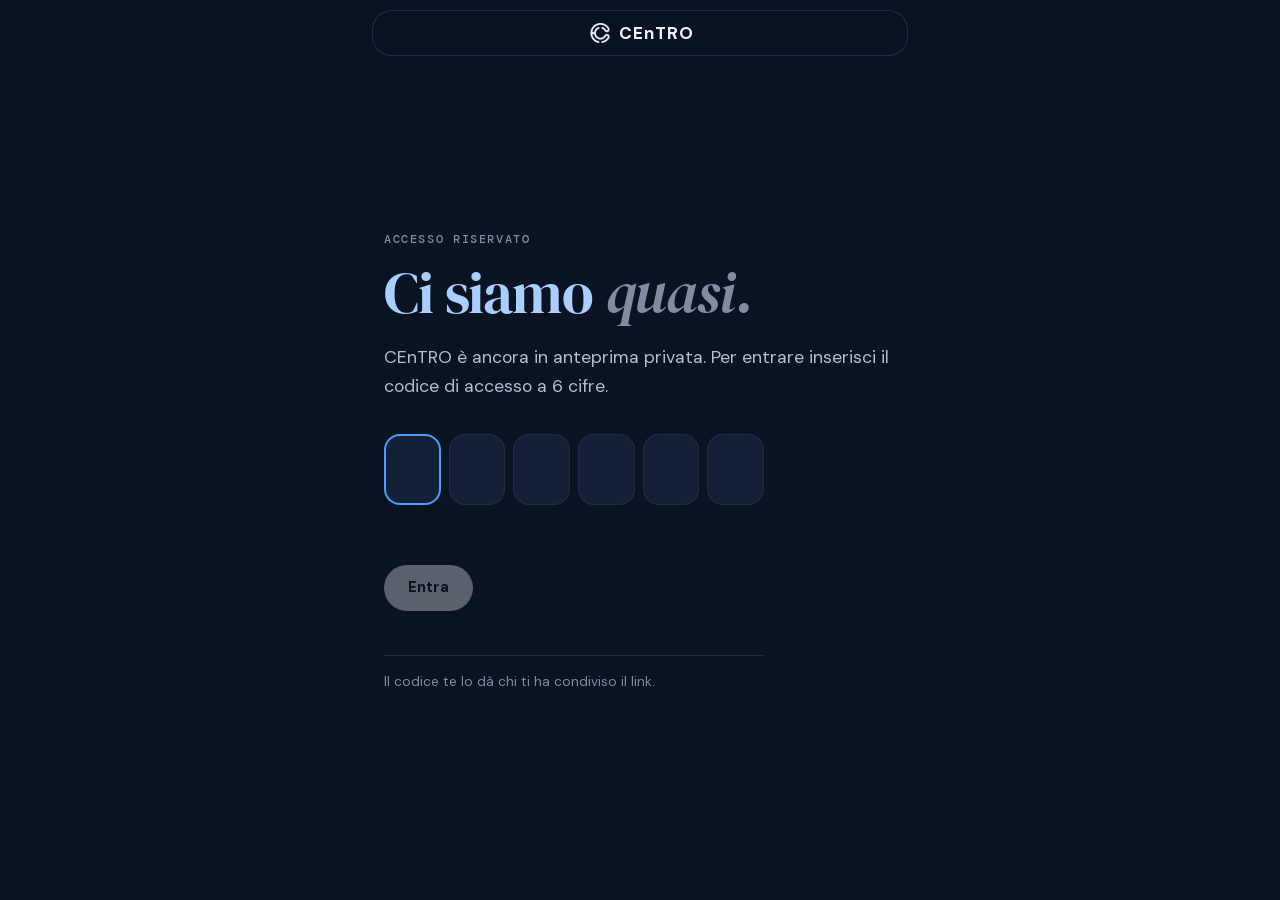
==== accesso.html @ f53b412a "Accesso con codice a 6 cifre (solo hash SHA-256) Co-Authored-By: Claude Opus 5.5 <noreply@anthropic." ====
<!doctype html>
<html lang="it">
<head>
<meta charset="utf-8">
<script src="js/gate.js?v=2"></script>
<meta name="viewport" content="width=device-width, initial-scale=1, viewport-fit=cover">
<title>Accesso · CEnTRO</title>
<meta name="robots" content="noindex">
<meta name="description" content="CEnTRO trasforma la conoscenza di sé in esperienze, persone e opportunità nella propria città.">
<meta name="theme-color" content="#F3F5F9">
<script src="js/theme.js?v=32"></script>
<link rel="icon" href="img/logo.png">
<link rel="apple-touch-icon" href="img/logo.png">
<link rel="stylesheet" href="css/fonts.css?v=29">
<link rel="stylesheet" href="css/style.css?v=41">
<link rel="preconnect" href="https://fonts.googleapis.com">
<link rel="preconnect" href="https://fonts.gstatic.com" crossorigin>
<link rel="stylesheet" href="https://fonts.googleapis.com/css2?family=DM+Mono:wght@400;500&family=DM+Serif+Display:ital@0;1&display=swap">
<link rel="stylesheet" href="css/prova.css?v=6">
<link rel="stylesheet" href="css/reel.css?v=123">
<link rel="stylesheet" href="css/page.css?v=20">
<style>
  html, body { height: 100%; }
  .gt { min-height: 100svh; display: flex; flex-direction: column; }
  .gt .pg-box { justify-content: center; }
  .gt-main { flex: 1; display: flex; align-items: center; }
  .gt-in { width: 100%; padding-block: 24px 64px; }
  .gt-in .pg-h1 { margin-top: 18px; }
  .gt-code { display: grid; grid-template-columns: repeat(6, 1fr); gap: 8px; margin-top: 34px; max-width: 380px; }
  .gt-code input { width: 100%; aspect-ratio: 4 / 5; min-width: 0; padding: 0; border: 0; border-radius: 16px; text-align: center;
    font: 400 clamp(1.7rem, 8vw, 2.1rem)/1 var(--nd-display); color: var(--nd-ink); caret-color: var(--app-blue);
    background: var(--surface); box-shadow: inset 0 0 0 1px var(--nd-line); transition: box-shadow .2s, transform .2s, background .3s; }
  .gt-code input:focus { outline: none; box-shadow: inset 0 0 0 2px var(--app-blue); }
  .gt-code.err input { box-shadow: inset 0 0 0 2px #E5484D; }
  .gt-code.err { animation: gt-shake .42s; }
  .gt-code.ok input { background: var(--app-blue); color: #fff; box-shadow: none; }
  .gt-code.ok input:nth-child(n) { transition-delay: calc(var(--i) * 45ms); }
  @keyframes gt-shake { 20% { transform: translateX(-8px); } 40% { transform: translateX(7px); } 60% { transform: translateX(-5px); } 80% { transform: translateX(3px); } }
  .gt-msg { min-height: 1.5em; margin: 16px 0 0; font-size: .92rem; color: var(--nd-muted); }
  .gt-msg.err { color: #E5484D; }
  .gt-go { margin-top: 22px; height: 46px; padding: 0 24px; border: 0; border-radius: 99px; cursor: pointer;
    background: var(--nd-ink); color: var(--nd-bg); font: 600 .95rem/1 var(--f-body); transition: opacity .2s; }
  .gt-go:disabled { opacity: .35; cursor: default; }
  .gt-note { margin-top: 44px; padding-top: 16px; border-top: 1px solid var(--nd-line); font-size: .85rem; line-height: 1.5; color: var(--nd-muted); max-width: 380px; }
  @media (prefers-reduced-motion: reduce) { .gt-code.err { animation: none; } }
</style>
</head>
<body class="pg gt">
<header class="pg-bar">
  <div class="pg-box">
    <span class="pg-logo"><span class="brand-mark" aria-hidden="true"></span>CEnTRO</span>
  </div>
</header>
<main class="pg-wrap gt-main">
  <form class="gt-in" id="gtForm" novalidate>
    <p class="nd-label">Accesso riservato</p>
    <h1 class="pg-h1">Ci siamo <em>quasi.</em></h1>
    <p class="pg-lead">CEnTRO è ancora in anteprima privata. Per entrare inserisci il codice di accesso a 6 cifre.</p>
    <div class="gt-code" id="gtCode" role="group" aria-label="Codice di accesso a 6 cifre">
      <input style="--i:0" inputmode="numeric" pattern="[0-9]*" autocomplete="one-time-code" aria-label="Cifra 1" autofocus>
      <input style="--i:1" inputmode="numeric" pattern="[0-9]*" aria-label="Cifra 2">
      <input style="--i:2" inputmode="numeric" pattern="[0-9]*" aria-label="Cifra 3">
      <input style="--i:3" inputmode="numeric" pattern="[0-9]*" aria-label="Cifra 4">
      <input style="--i:4" inputmode="numeric" pattern="[0-9]*" aria-label="Cifra 5">
      <input style="--i:5" inputmode="numeric" pattern="[0-9]*" aria-label="Cifra 6">
    </div>
    <p class="gt-msg" id="gtMsg" aria-live="polite"></p>
    <button class="gt-go" id="gtGo" type="submit" disabled>Entra</button>
    <p class="gt-note">Il codice te lo dà chi ti ha condiviso il link.</p>
  </form>
</main>
<script>
(function () {
  var G = window.CENTRO_GATE, form = document.getElementById('gtForm'), box = document.getElementById('gtCode');
  var cells = Array.prototype.slice.call(box.querySelectorAll('input')), msg = document.getElementById('gtMsg'), go = document.getElementById('gtGo');
  var next = new URLSearchParams(location.search).get('next') || '';
  // si torna solo a una pagina di questo sito
  if (!/^[a-z0-9-]+\.html(#[\w-]*)?$/i.test(next)) next = "prova-reel.html";
  var busy = false;

  function code() { return cells.map(function (c) { return c.value; }).join(''); }
  function refresh() { go.disabled = code().length < 6; box.classList.remove('err'); msg.className = 'gt-msg'; msg.textContent = ''; }
  function fill(from, digits) {
    for (var k = 0; k < digits.length && from + k < cells.length; k++) cells[from + k].value = digits[k];
    cells[Math.min(from + digits.length, cells.length - 1)].focus();
    refresh();
    if (code().length === 6) check();
  }
  function hash(s) {
    return crypto.subtle.digest('SHA-256', new TextEncoder().encode(s)).then(function (b) {
      return Array.prototype.map.call(new Uint8Array(b), function (x) { return ('0' + x.toString(16)).slice(-2); }).join('');
    });
  }
  function check() {
    if (busy || code().length < 6) return;
    busy = true;
    hash('centro:' + code()).then(function (h) {
      if (h === G.hash) {
        try { localStorage.setItem(G.key, h); } catch (e) { /* senza memoria si entra lo stesso, per questa visita */ }
        box.classList.remove('err'); box.classList.add('ok'); document.activeElement.blur();
        msg.textContent = 'Benvenuto.';
        setTimeout(function () { location.replace(next); }, 650);
        return;
      }
      busy = false;
      box.classList.remove('err'); void box.offsetWidth; box.classList.add('err');
      msg.className = 'gt-msg err';
      msg.textContent = 'Codice non corretto. Riprova.';
      cells.forEach(function (c) { c.value = ''; });
      cells[0].focus();
      go.disabled = true;
    });
  }

  // già dentro (o accesso spento): niente codice
  try { if (!G.on || localStorage.getItem(G.key) === G.hash) { location.replace(next); return; } } catch (e) { /* si chiede il codice */ }

  cells.forEach(function (c, i) {
    c.addEventListener('input', function () {
      var d = c.value.replace(/\D/g, '');
      if (d.length > 1) { c.value = ''; fill(i, d); return; }
      c.value = d;
      refresh();
      if (d && i < cells.length - 1) cells[i + 1].focus();
      if (code().length === 6) check();
    });
    c.addEventListener('keydown', function (e) {
      if (e.key === 'Backspace' && !c.value && i > 0) { cells[i - 1].value = ''; cells[i - 1].focus(); refresh(); e.preventDefault(); }
      else if (e.key === 'ArrowLeft' && i > 0) cells[i - 1].focus();
      else if (e.key === 'ArrowRight' && i < cells.length - 1) cells[i + 1].focus();
    });
    c.addEventListener('focus', function () { c.select(); });
    c.addEventListener('paste', function (e) {
      var d = ((e.clipboardData || window.clipboardData).getData('text') || '').replace(/\D/g, '');
      if (!d) return;
      e.preventDefault();
      fill(i, d);
    });
  });
  form.addEventListener('submit', function (e) { e.preventDefault(); check(); });
})();
</script>
</body>
</html>
---- css/fonts.css ----
/* latin-ext */
@font-face {
  font-family: 'DM Sans';
  font-style: normal;
  font-weight: 400;
  font-display: swap;
  src: url("../fonts/DMSans-normal-ext.woff2") format('woff2');
  unicode-range: U+0100-02BA, U+02BD-02C5, U+02C7-02CC, U+02CE-02D7, U+02DD-02FF, U+0304, U+0308, U+0329, U+1D00-1DBF, U+1E00-1E9F, U+1EF2-1EFF, U+2020, U+20A0-20AB, U+20AD-20C4, U+2113, U+2C60-2C7F, U+A720-A7FF;
}
/* latin */
@font-face {
  font-family: 'DM Sans';
  font-style: normal;
  font-weight: 400;
  font-display: swap;
  src: url("../fonts/DMSans-normal-latin.woff2") format('woff2');
  unicode-range: U+0000-00FF, U+0131, U+0152-0153, U+02BB-02BC, U+02C6, U+02DA, U+02DC, U+0304, U+0308, U+0329, U+2000-206F, U+20AC, U+2122, U+2191, U+2193, U+2212, U+2215, U+FEFF, U+FFFD;
}
/* latin-ext */
@font-face {
  font-family: 'DM Sans';
  font-style: normal;
  font-weight: 500;
  font-display: swap;
  src: url("../fonts/DMSans-normal-ext.woff2") format('woff2');
  unicode-range: U+0100-02BA, U+02BD-02C5, U+02C7-02CC, U+02CE-02D7, U+02DD-02FF, U+0304, U+0308, U+0329, U+1D00-1DBF, U+1E00-1E9F, U+1EF2-1EFF, U+2020, U+20A0-20AB, U+20AD-20C4, U+2113, U+2C60-2C7F, U+A720-A7FF;
}
/* latin */
@font-face {
  font-family: 'DM Sans';
  font-style: normal;
  font-weight: 500;
  font-display: swap;
  src: url("../fonts/DMSans-normal-latin.woff2") format('woff2');
  unicode-range: U+0000-00FF, U+0131, U+0152-0153, U+02BB-02BC, U+02C6, U+02DA, U+02DC, U+0304, U+0308, U+0329, U+2000-206F, U+20AC, U+2122, U+2191, U+2193, U+2212, U+2215, U+FEFF, U+FFFD;
}
/* latin-ext */
@font-face {
  font-family: 'DM Sans';
  font-style: normal;
  font-weight: 700;
  font-display: swap;
  src: url("../fonts/DMSans-normal-ext.woff2") format('woff2');
  unicode-range: U+0100-02BA, U+02BD-02C5, U+02C7-02CC, U+02CE-02D7, U+02DD-02FF, U+0304, U+0308, U+0329, U+1D00-1DBF, U+1E00-1E9F, U+1EF2-1EFF, U+2020, U+20A0-20AB, U+20AD-20C4, U+2113, U+2C60-2C7F, U+A720-A7FF;
}
/* latin */
@font-face {
  font-family: 'DM Sans';
  font-style: normal;
  font-weight: 700;
  font-display: swap;
  src: url("../fonts/DMSans-normal-latin.woff2") format('woff2');
  unicode-range: U+0000-00FF, U+0131, U+0152-0153, U+02BB-02BC, U+02C6, U+02DA, U+02DC, U+0304, U+0308, U+0329, U+2000-206F, U+20AC, U+2122, U+2191, U+2193, U+2212, U+2215, U+FEFF, U+FFFD;
}
/* latin-ext */
@font-face {
  font-family: 'DM Serif Text';
  font-style: italic;
  font-weight: 400;
  font-display: swap;
  src: url("../fonts/DMSerifText-italic-ext.woff2") format('woff2');
  unicode-range: U+0100-02BA, U+02BD-02C5, U+02C7-02CC, U+02CE-02D7, U+02DD-02FF, U+0304, U+0308, U+0329, U+1D00-1DBF, U+1E00-1E9F, U+1EF2-1EFF, U+2020, U+20A0-20AB, U+20AD-20C4, U+2113, U+2C60-2C7F, U+A720-A7FF;
}
/* latin */
@font-face {
  font-family: 'DM Serif Text';
  font-style: italic;
  font-weight: 400;
  font-display: swap;
  src: url("../fonts/DMSerifText-italic-latin.woff2") format('woff2');
  unicode-range: U+0000-00FF, U+0131, U+0152-0153, U+02BB-02BC, U+02C6, U+02DA, U+02DC, U+0304, U+0308, U+0329, U+2000-206F, U+20AC, U+2122, U+2191, U+2193, U+2212, U+2215, U+FEFF, U+FFFD;
}
/* latin-ext */
@font-face {
  font-family: 'DM Serif Text';
  font-style: normal;
  font-weight: 400;
  font-display: swap;
  src: url("../fonts/DMSerifText-normal-ext.woff2") format('woff2');
  unicode-range: U+0100-02BA, U+02BD-02C5, U+02C7-02CC, U+02CE-02D7, U+02DD-02FF, U+0304, U+0308, U+0329, U+1D00-1DBF, U+1E00-1E9F, U+1EF2-1EFF, U+2020, U+20A0-20AB, U+20AD-20C4, U+2113, U+2C60-2C7F, U+A720-A7FF;
}
/* latin */
@font-face {
  font-family: 'DM Serif Text';
  font-style: normal;
  font-weight: 400;
  font-display: swap;
  src: url("../fonts/DMSerifText-normal-latin.woff2") format('woff2');
  unicode-range: U+0000-00FF, U+0131, U+0152-0153, U+02BB-02BC, U+02C6, U+02DA, U+02DC, U+0304, U+0308, U+0329, U+2000-206F, U+20AC, U+2122, U+2191, U+2193, U+2212, U+2215, U+FEFF, U+FFFD;
}
---- css/style.css ----
/* Layout: una colonna pensata per lo smartphone (max 560px). Apertura a tutto schermo con foto,
   poi sezioni "agganciate" (sticky) che si animano con lo scorrimento. Colori e caratteri dal prototipo. */
:root {
  --bg: #F3F5F9;
  --surface: #FFFFFF;
  --ink: #0E2440;
  --ink-2: #48566B;
  --muted: #7A8597;
  --navy: #123F73;
  --blue: #2F86EE;
  --blue-soft: #E4F1FF;
  --line: #DFE5EE;
  --on-blue: #FFFFFF;
  --on-photo: #FFFFFF;
  --shadow: 0 10px 30px rgba(18, 63, 115, .14);
  --nia: linear-gradient(120deg, #F06139, #D43998 30%, #8B1EBA 62%, #1E42BA);

  --f-display: 'DM Serif Text', Georgia, 'Times New Roman', serif;
  --f-body: 'DM Sans', system-ui, -apple-system, 'Segoe UI', sans-serif;

  --r-card: 32px;
  --r-pill: 100px;
  --col: 560px;
  --bar: 60px;
}
@media (prefers-color-scheme: dark) {
  :root:not([data-theme="light"]) {
    --bg: #0B1424; --surface: #132038; --ink: #EEF3FA; --ink-2: #B5C1D3; --muted: #8391A6;
    --navy: #A9CEFF; --blue: #5FA8FF; --blue-soft: #16304F; --line: #22324D; --on-blue: #06162B;
    --shadow: 0 10px 30px rgba(0, 0, 0, .45);
    color-scheme: dark;
  }
}
:root[data-theme="dark"] {
  --bg: #0B1424; --surface: #132038; --ink: #EEF3FA; --ink-2: #B5C1D3; --muted: #8391A6;
  --navy: #A9CEFF; --blue: #5FA8FF; --blue-soft: #16304F; --line: #22324D; --on-blue: #06162B;
  --shadow: 0 10px 30px rgba(0, 0, 0, .45);
  color-scheme: dark;
}

*, *::before, *::after { box-sizing: border-box; }
html { scroll-behavior: smooth; -webkit-text-size-adjust: 100%; overflow-x: clip; }

@media (prefers-reduced-motion: reduce) { html { scroll-behavior: auto; } }
body {
  margin: 0;
  background: var(--bg);
  color: var(--ink);
  font-family: var(--f-body);
  font-size: 17px;
  line-height: 1.55;
  -webkit-font-smoothing: antialiased;
  overflow-x: clip;
}
[hidden] { display: none !important; }
img { display: block; max-width: 100%; height: auto; }
a { color: inherit; }
:focus-visible { outline: 2px solid var(--blue); outline-offset: 3px; border-radius: 6px; }

/* ---------- Tipografia ---------- */
h1, h2, h3 { font-family: var(--f-display); font-weight: 400; color: var(--navy); margin: 0; text-wrap: balance; }
h1 { font-size: clamp(2.4rem, 11vw, 3.2rem); line-height: 1.02; letter-spacing: -0.01em; }
h2 { font-size: clamp(1.9rem, 8.4vw, 2.5rem); line-height: 1.08; }
h3 { font-size: 1.55rem; line-height: 1.12; }
h1 em, h2 em, h3 em { font-style: italic; }
p { margin: 0; text-wrap: pretty; }

/* ---------- Barra in alto ---------- */

.brand-mark {
  width: 30px; height: 30px; background: var(--navy);
  -webkit-mask: url(../img/logo.png) center / contain no-repeat; mask: url(../img/logo.png) center / contain no-repeat;
}

/* ---------- Pulsanti ---------- */

/* ---------- Apertura: foto a tutto schermo, solo il titolo ---------- */

@keyframes settle { from { transform: scale(1.08); } }

/* Barra in alto trasparente sopra la foto */

/* ---------- Dock in basso: tre voci allo stesso livello ---------- */

/* ---------- Sezioni ---------- */
.section { padding-block: 64px 8px; }

/* ---------- L'idea: card impilate che si scartano scorrendo ---------- */

/* ---------- Il percorso: tappe che si completano scorrendo ---------- */

/* ---------- Introduzione: schermata di app che si uniscono ---------- */

@keyframes float { 50% { transform: translateY(-6px) rotate(var(--r)); } }

@keyframes nudge { 50% { transform: translateY(4px); } }

/* ---------- Nia: la mappa per scoprire ---------- */
.nia { position: fixed; inset: 0; z-index: 50; background: var(--bg); animation: rise .35s cubic-bezier(.2,.9,.3,1); }
@keyframes rise { from { transform: translateY(30px); opacity: 0; } }

.map { position: relative; flex: none; width: 100%; aspect-ratio: 1; max-width: 100%; border-radius: 28px; overflow: hidden;
  background: radial-gradient(circle at 50% 50%, var(--blue-soft) 0%, var(--surface) 70%); box-shadow: inset 0 0 0 1px var(--line); }
.map-bg { position: absolute; inset: 0; width: 100%; height: 100%; }

.me { position: absolute; left: 50%; top: 50%; transform: translate(-50%, -50%); width: 46px; height: 46px; border-radius: 50%;
  display: grid; place-items: center; background: var(--nia); color: #fff; font-weight: 700; font-size: .8rem;
  box-shadow: 0 0 0 6px color-mix(in srgb, #BB2DCE 18%, transparent), 0 6px 18px rgba(139,30,186,.35); }
.me::after { content: ""; position: absolute; inset: -6px; border-radius: 50%; border: 2px solid rgba(187,45,206,.5); animation: pulse 2.2s ease-out infinite; }
@keyframes pulse { to { transform: scale(2.2); opacity: 0; } }
.nodes { position: absolute; inset: 0; }
.node { position: absolute; left: 50%; top: 50%; width: var(--z, 44px); height: var(--z, 44px); margin: calc(var(--z, 44px) / -2) 0 0 calc(var(--z, 44px) / -2);
  padding: 0; border: 3px solid var(--surface); border-radius: 50%; overflow: hidden; cursor: pointer;
  background: var(--nia); box-shadow: 0 4px 14px rgba(18,63,115,.22);
  transition: left .8s cubic-bezier(.2,.8,.2,1), top .8s cubic-bezier(.2,.8,.2,1), width .4s, height .4s, margin .4s, opacity .5s, border-color .3s; }
.node img { width: 100%; height: 100%; object-fit: cover; }
.node b { display: grid; place-items: center; height: 100%; color: #fff; font-size: .9rem; }
.node:not(.lit) { border-width: 0; background: color-mix(in srgb, var(--muted) 55%, transparent); box-shadow: none; pointer-events: none; }
.node img, .node b { opacity: 0; transition: opacity .4s ease .25s; }
.node.lit img, .node.lit b { opacity: 1; }

.node.sel { border-color: var(--blue); box-shadow: 0 0 0 4px color-mix(in srgb, var(--blue) 30%, transparent), 0 6px 18px rgba(18,63,115,.3); z-index: 2; }

.pick { display: grid; grid-template-columns: 72px minmax(0, 1fr); gap: 12px 14px; padding: 14px; border-radius: 24px; background: var(--surface); box-shadow: var(--shadow); animation: rise .35s ease; }
.pick-img { width: 72px; height: 72px; border-radius: 18px; object-fit: cover; background: var(--nia); }
.pick-main { display: grid; gap: 3px; align-content: start; }
.pick-title { font-weight: 700; font-size: 1rem; line-height: 1.25; color: var(--ink); }
.pick-meta { font-size: .84rem; color: var(--muted); }
.aff { display: flex; align-items: center; gap: 8px; margin-top: 4px; font-size: .8rem; font-weight: 700; color: var(--navy); font-variant-numeric: tabular-nums; }
.aff i { flex: 1; height: 6px; border-radius: 99px; background: var(--line); overflow: hidden; }
.aff i::before { content: ""; display: block; height: 100%; width: var(--a); background: var(--nia); border-radius: 99px; transition: width .6s; }
.why { grid-column: 1 / -1; display: grid; gap: 8px; }
.why p { font-size: .76rem; font-weight: 700; letter-spacing: .1em; text-transform: uppercase; color: var(--muted); }
.why ul { list-style: none; margin: 0; padding: 0; display: flex; flex-wrap: wrap; gap: 6px; }
.why li { padding: 6px 11px; border-radius: 99px; background: var(--blue-soft); color: var(--navy); font-size: .84rem; }

@media (prefers-reduced-motion: reduce) {
   .nia, .pick, .node { transition: none; animation: none; }
   .me::after{ animation: none; }
}

/* ---------- Schede (tab) condivise ---------- */

.seg { display: grid; grid-template-columns: repeat(3, 1fr); padding: 4px; border-radius: 99px; background: var(--surface); box-shadow: inset 0 0 0 1px var(--line); }

/* ---------- Aziende ---------- */

/* Ciclo in 5 tappe */

/* ---------- Investitori: fascia scura ---------- */

.prove { margin-top: 10px; padding: 22px; border-radius: 28px; background: linear-gradient(150deg, rgba(240,97,57,.18), rgba(139,30,186,.2) 55%, rgba(30,66,186,.25)); box-shadow: inset 0 0 0 1px var(--band-line); display: grid; gap: 12px; }

/* ---------- Chi sono e contatti ---------- */
.contact { margin-top: 26px; padding: 26px 22px; border-radius: 30px; display: grid; gap: 10px; color: #fff;
  background: linear-gradient(140deg, #123F73, #1E42BA 55%, #8B1EBA); box-shadow: 0 18px 40px rgba(18,63,115,.3); }

/* ---------- Comparsa allo scorrimento (solo con JS attivo) ---------- */
html.js [data-reveal] { opacity: 0; transform: translateY(18px); transition: opacity .6s ease, transform .6s cubic-bezier(.2,.8,.2,1); transition-delay: var(--dl, 0s); }
html.js [data-reveal].in { opacity: 1; transform: none; }

/* ---------- Menu nella barra in alto ---------- */

.menu { position: fixed; inset: 0; z-index: 60; background: var(--bg); overflow-y: auto; animation: fade .3s ease;
  padding-top: env(safe-area-inset-top, 0px); padding-bottom: env(safe-area-inset-bottom, 0px); }
@keyframes fade { from { opacity: 0; } }

/* ---------- Indice dopo il titolo ---------- */

/* ---------- Dentro l'app: grafiche delle funzioni ---------- */

.feat { display: grid; gap: 12px; }
.feat h3 { font-size: 1.85rem; }
.feat > p { color: var(--ink-2); }
.viz { position: relative; padding: 18px; border-radius: 28px; background: var(--surface); box-shadow: var(--shadow); overflow: hidden; display: grid; gap: 10px; margin-top: 6px; }
.vf-cap { font-size: .78rem; color: var(--muted); }
.gain { display: grid; grid-template-columns: 1fr 1fr; gap: 8px; margin: 4px 0 0; }
.gain div { padding: 12px 14px; border-radius: 18px; background: var(--blue-soft); }
.gain dt { font-size: .7rem; font-weight: 700; letter-spacing: .1em; text-transform: uppercase; color: var(--blue); }
.gain dd { margin: 2px 0 0; font-size: .9rem; line-height: 1.35; color: var(--navy); }

.vf-row { display: grid; grid-template-columns: 40px minmax(0, 1fr); grid-template-rows: auto 6px; column-gap: 12px; row-gap: 6px; align-items: center; }
.vf-row img { grid-row: 1 / 3; width: 40px; height: 40px; border-radius: 12px; object-fit: cover; }
.vf-row span { font-weight: 700; font-size: .9rem; color: var(--ink); }
.vf-row i { display: block; height: 6px; border-radius: 99px; background: var(--line); overflow: hidden; position: relative; }
.vf-row i::before { content: ""; position: absolute; inset: 0; width: var(--w); border-radius: 99px; background: var(--nia); transform-origin: left; transform: scaleX(0); transition: transform 1s cubic-bezier(.2,.8,.2,1) .2s; }
.feat.in .vf-row i::before, html:not(.js) .vf-row i::before { transform: none; }

.viz-group { height: 220px; }
.viz-group svg { position: absolute; inset: 0; width: 100%; height: 100%; }
.viz-group path { fill: none; stroke: color-mix(in srgb, var(--blue) 45%, transparent); stroke-width: 1.5; vector-effect: non-scaling-stroke; stroke-dasharray: 1; stroke-dashoffset: 1; transition: stroke-dashoffset 1s ease .5s; }
.feat.in .viz-group path, html:not(.js) .viz-group path { stroke-dashoffset: 0; }
.vg-core { position: absolute; left: 50%; top: 46%; transform: translate(-50%, -50%); z-index: 1; padding: 10px 16px; border-radius: 99px; background: var(--navy); color: var(--bg); font-weight: 700; font-size: .88rem; white-space: nowrap; }
.vg-p { position: absolute; z-index: 1; width: 34px; height: 34px; border-radius: 50%; border: 3px solid var(--surface); background: var(--c); box-shadow: 0 3px 10px rgba(0,0,0,.15);
  left: var(--x); top: var(--y); transform: translate(-50%, -50%) scale(0); transition: transform .5s cubic-bezier(.3,1.5,.5,1) var(--d); }
.feat.in .vg-p, html:not(.js) .vg-p { transform: translate(-50%, -50%) scale(1); }
.vg-p.p1 { --x: 20%; --y: 26%; --c: linear-gradient(135deg,#F06139,#F59A5B); --d: .1s; }
.vg-p.p2 { --x: 80%; --y: 24%; --c: linear-gradient(135deg,#2FB37A,#7AD9A8); --d: .25s; }
.vg-p.p3 { --x: 16%; --y: 66%; --c: linear-gradient(135deg,#6A3FD1,#A98CF2); --d: .4s; }
.vg-p.p4 { --x: 84%; --y: 68%; --c: linear-gradient(135deg,#2E9BD6,#86CDF2); --d: .55s; }
.vg-p.p5 { --x: 50%; --y: 70%; --c: linear-gradient(135deg,#D43998,#F27BC0); --d: .7s; }
.viz-group .vf-cap { position: absolute; left: 18px; right: 18px; bottom: 12px; text-align: center; }

.viz-spot { gap: 8px; }
.vs-q, .vs-a { max-width: 82%; padding: 10px 14px; border-radius: 18px; font-size: .9rem; line-height: 1.35; }
.vs-q { justify-self: start; background: var(--bg); color: var(--ink); border-bottom-left-radius: 6px; }
.vs-a { justify-self: end; background: var(--blue); color: var(--on-blue); border-bottom-right-radius: 6px; }
.vs-q.small { font-size: .85rem; }
html.js .viz-spot > p:not(.vf-cap) { opacity: 0; transform: translateY(8px); transition: opacity .4s ease, transform .4s ease; }
html.js .viz-spot > p:nth-child(2) { transition-delay: .5s; }
html.js .viz-spot > p:nth-child(3) { transition-delay: 1s; }
html.js .feat.in .viz-spot > p { opacity: 1; transform: none; }

.ve-k { font-size: .7rem; font-weight: 700; letter-spacing: .12em; text-transform: uppercase; color: var(--blue); }
.ve-t { font-family: var(--f-display); font-size: 1.3rem; line-height: 1.15; color: var(--navy); }
.viz-explore ul { list-style: none; margin: 0; padding: 0; display: grid; gap: 6px; }
.viz-explore li { position: relative; padding-left: 26px; font-size: .9rem; color: var(--ink-2); }
.viz-explore li::before { content: "✓"; position: absolute; left: 0; top: 0; width: 18px; height: 18px; border-radius: 50%; display: grid; place-items: center;
  font-size: .7rem; font-weight: 700; color: #fff; background: #6ABD3D; }
.ve-dead { display: grid; grid-template-columns: auto 1fr auto; align-items: center; gap: 10px; font-size: .82rem; color: var(--muted); }
.ve-dead i { height: 6px; border-radius: 99px; background: var(--line); position: relative; overflow: hidden; }
.ve-dead i::before { content: ""; position: absolute; inset: 0; width: 60%; background: #FEC458; border-radius: 99px; transform-origin: left; transform: scaleX(0); transition: transform 1s ease .3s; }
.feat.in .ve-dead i::before, html:not(.js) .ve-dead i::before { transform: none; }
.ve-dead b { color: var(--ink); }

.viz-home { grid-template-columns: 110px 1fr; align-items: center; column-gap: 18px; }
.vh-ring { position: relative; width: 110px; height: 110px; display: grid; place-items: center; }
.vh-ring svg { position: absolute; inset: 0; transform: rotate(-90deg); }
.vh-ring circle { fill: none; stroke: var(--line); stroke-width: 8; }
.vh-ring .vh-run { stroke: #6ABD3D; stroke-linecap: round; stroke-dasharray: 1; stroke-dashoffset: 1; transition: stroke-dashoffset 1.2s cubic-bezier(.2,.8,.2,1) .2s; }
.feat.in .vh-run, html:not(.js) .vh-run { stroke-dashoffset: .14; }
.vh-ring b { font-size: .9rem; color: var(--navy); }
.viz-home ul { list-style: none; margin: 0; padding: 0; display: grid; gap: 8px; }
.viz-home li { display: flex; align-items: center; justify-content: space-between; font-size: .9rem; color: var(--ink-2); }
.viz-home li i { width: 12px; height: 12px; border-radius: 50%; }
.viz-home li i.ok { background: #6ABD3D; box-shadow: 0 0 0 4px rgba(106,189,61,.2); }
.viz-home li i.warn { background: #FEC458; box-shadow: 0 0 0 4px rgba(254,196,88,.25); }
.viz-home .vf-cap { grid-column: 1 / -1; }

/* ---------- Aziende: sintesi del pubblico ---------- */

/* ---------- Chi sono ---------- */

@media (prefers-reduced-motion: reduce) {
  html.js [data-reveal], .vf-row i::before, .viz-group path, .vg-p, .ve-dead i::before, .vh-run{ transition: none; animation: none; }
}

/* ---------- Ritocchi: proporzioni di aziende, investitori, chi sono ---------- */

@keyframes dashv { to { background-position: 0 20px; } }

.prove { margin-top: 34px; }

.contact { margin-top: 40px; }

/* ---------- Aspetto nel menu ---------- */

/* ---------- Tocco su telefono ---------- */
a, button, .node{ touch-action: manipulation; -webkit-tap-highlight-color: transparent; }

/* ---------- Pagina Chi sono ---------- */

/* ---------- Per le aziende: ogni pannello è una card chiusa ---------- */

.seg { position: relative; z-index: 1; }
#aziende { padding-bottom: 8px; }

/* ---------- Dentro l'app: mazzo di card ---------- */

.viz-group .vf-cap { bottom: 10px; }

/* ---------- CEnTRO Insights ---------- */

/* Grafiche degli strumenti */

  
  

 

 

 

 

.viz .vf-cap { font-size: .78rem !important; color: var(--muted) !important; line-height: 1.35; }

/* ---------- CEnTRO in due parole ---------- */

/* ---------- Insights semplificato ---------- */

/* Foglio con gli strumenti */

/* ---------- Investitori: ricavi, crescita, prove ---------- */

@keyframes spin { to { stroke-dashoffset: -1; } }

.l1 { left: 50%; top: 4%; }
.l2 { left: 80%; top: 64%; }

/* ---------- Compatibilità immagini (Safari meno recenti) ---------- */

/* ---------- Intro: 21 app → 1 ---------- */

@keyframes absorb { 0% { opacity: 1; box-shadow: 0 0 0 0 rgba(255,255,255,.55); } 100% { opacity: 0; box-shadow: 0 0 0 22px rgba(255,255,255,0); } }

@keyframes glow { from { opacity: 0; transform: scale(.6); } 40% { opacity: 1; } to { opacity: .55; transform: scale(1.15); } }
---- css/prova.css ----
/* Nuova linea di design (prova): editoriale, molto spazio, tipografia grande,
   etichette "da indice" in carattere mono, un solo accento (il gradiente di Nia) usato come evidenziatore. */
:root {
  --nd-bg: #F7F8FA;
  --nd-ink: #0B1B33;
  --nd-ink2: #46536A;
  --nd-muted: #7A8597;
  --nd-line: #DCE1E9;
  --nd-band: #0B1B33;
  --nd-band-ink: #F2F5FA;
  --nd-accent: #2F6FDE;
  --nd-grad: linear-gradient(100deg, #F06139, #D43998 35%, #8B1EBA 65%, #1E42BA);
  --nd-display: 'DM Serif Display', 'DM Serif Text', Georgia, serif;
  --nd-mono: 'DM Mono', ui-monospace, 'SF Mono', Menlo, monospace;
}
@media (prefers-color-scheme: dark) {
  :root:not([data-theme="light"]) {
    --nd-bg: #0A1322; --nd-ink: #EEF2F8; --nd-ink2: #B3BFD1; --nd-muted: #7F8CA2; --nd-line: #1F2C44;
    --nd-band: #F2F5FA; --nd-band-ink: #0B1B33; --nd-accent: #7FB8FF;
  }
}
:root[data-theme="dark"] {
  --nd-bg: #0A1322; --nd-ink: #EEF2F8; --nd-ink2: #B3BFD1; --nd-muted: #7F8CA2; --nd-line: #1F2C44;
  --nd-band: #F2F5FA; --nd-band-ink: #0B1B33; --nd-accent: #7FB8FF;
}

/* Etichette da indice */
.nd-label { display: flex; align-items: center; gap: 12px; margin: 0; font: 500 .72rem/1 var(--nd-mono); letter-spacing: .14em; text-transform: uppercase; color: var(--nd-muted); }
.nd-label span { color: var(--nd-ink); }

/* 01 · Il problema */

/* La frase che definisce CEnTRO */

.nd-kicker { margin: 0; font: 500 .8rem/1 var(--nd-mono); letter-spacing: .3em; text-transform: uppercase; opacity: .7; }

.nd-mark { background-image: var(--nd-grad); background-repeat: no-repeat; background-position: 0 100%; background-size: 0% .11em; padding-bottom: .04em;
  -webkit-box-decoration-break: clone; box-decoration-break: clone; transition: background-size 1s cubic-bezier(.6,0,.2,1) .35s; }
.nd-mark + .nd-mark{ transition-delay: 1.05s; }
 html:not(.js) .nd-mark { background-size: 100% .11em; }

/* 02 · Come funziona */

/* 03 · Una settimana: un percorso che si accende scorrendo */

/* Per chi */

/* Comparsa allo scorrimento */
html.js [data-nd] { opacity: 0; transform: translateY(22px); transition: opacity .8s ease, transform .8s cubic-bezier(.2,.8,.2,1); }
html.js [data-nd].in { opacity: 1; transform: none; }

/* Etichetta "prova" nella barra */

@media (prefers-reduced-motion: reduce) {
  html.js [data-nd], .nd-mark{ transition: none; }
}
---- css/reel.css ----
/* Versione a reel: ogni schermata occupa tutto lo schermo e scatta alla successiva, come un reel.
   Barra a segmenti in alto (come le storie), un solo messaggio per reel. */
html { scroll-snap-type: y mandatory; }
.reel-page { background: var(--nd-bg); }

.reels { display: block; }
.reel { position: relative; height: 100vh; height: 100svh; min-height: 560px; overflow: hidden; scroll-snap-align: start; scroll-snap-stop: always;
  display: flex; flex-direction: column; isolation: isolate; }
.r-in { position: relative; z-index: 1; width: 100%; max-width: 560px; margin-inline: auto;
  padding-left: max(24px, env(safe-area-inset-left, 0px)); padding-right: max(24px, env(safe-area-inset-right, 0px)); }
.r-top { padding-top: calc(96px + env(safe-area-inset-top, 0px)); }
.r-bottom { margin-top: auto; padding-bottom: calc(64px + env(safe-area-inset-bottom, 0px)); }
.r-center { margin-block: auto; }

.r-light { background: var(--nd-bg); color: var(--nd-ink); }
.r-dark { background: var(--nd-band); color: var(--nd-band-ink); }

/* Tipografia dei reel */
.r-h1 { margin: 0; font-family: var(--nd-display); font-weight: 400; color: #fff; font-size: clamp(2.9rem, 13.5vw, 4.2rem); line-height: .98; letter-spacing: -.015em; text-shadow: 0 2px 30px rgba(0,0,0,.3); }
.r-h1 em { font-style: italic; }
.r-h2 { margin: 22px 0 0; font-family: var(--nd-display); font-weight: 400; font-size: clamp(2.5rem, 11.5vw, 3.5rem); line-height: 1; letter-spacing: -.02em; color: var(--nd-ink); text-wrap: balance; }
.r-h2 em { font-style: italic; color: var(--nd-muted); }
.r-body { margin: 20px 0 0; max-width: 30ch; font-size: 1.08rem; line-height: 1.55; color: var(--nd-ink2); }
.r-big { margin: 22px 0 0; font-family: var(--nd-display); font-size: clamp(2.6rem, 12vw, 3.7rem); line-height: 1.04; letter-spacing: -.015em; text-wrap: balance; }
.r-big.small { font-size: clamp(1.8rem, 8vw, 2.4rem); line-height: 1.15; }
.r-dark { color: var(--nd-band-ink); }

/* Entrata: il contenuto di ogni reel entra quando il reel è attivo */
html.js .reel .r-in > * { opacity: 0; transform: translateY(18px); transition: opacity .7s ease, transform .7s cubic-bezier(.2,.8,.2,1); }
html.js .reel.on .r-in > * { opacity: 1; transform: none; }
html.js .reel.on .r-in > *:nth-child(2) { transition-delay: .12s; }
html.js .reel.on .r-in > *:nth-child(3) { transition-delay: .24s; }
.reel .nd-mark { transition-delay: .7s; }
.reel .nd-mark + .nd-mark { transition-delay: 1.3s; }
.reel.on .nd-mark { background-size: 100% .11em; }

/* Reel 1 · foto */
.r-hero { background: #0B1424; }
.r-photo { position: absolute; inset: 0; top: 0; left: 0; width: 100%; height: 100%; max-width: none; object-fit: cover; object-position: 30% 55%; z-index: -2; }
.r-hero::before { content: ""; position: absolute; inset: 0; z-index: -1; background: linear-gradient(180deg, rgba(7,16,34,.55) 0%, rgba(7,16,34,0) 22%, rgba(7,16,34,0) 50%, rgba(7,16,34,.8) 100%); }
.r-hint { position: absolute; left: 50%; bottom: calc(18px + env(safe-area-inset-bottom, 0px)); transform: translateX(-50%); margin: 0; z-index: 2;
  font: 500 .7rem/1 var(--nd-mono); letter-spacing: .2em; text-transform: uppercase; color: rgba(255,255,255,.75); animation: hint 1.8s ease-in-out infinite; }
.r-hint::after { content: ""; display: block; width: 1px; height: 18px; margin: 8px auto 0; background: currentColor; }
@keyframes hint { 50% { transform: translate(-50%, 5px); opacity: .5; } }

/* Reel 2 · il rumore: notifiche sparse che svaniscono */
.noise { position: absolute; inset: 0; z-index: 0; padding-top: calc(80px + env(safe-area-inset-top, 0px)); }
.noise span { position: absolute; left: var(--x); top: var(--y); transform: rotate(var(--r)); max-width: 60%; padding: 9px 13px; border-radius: 14px;
  background: var(--surface); color: var(--nd-ink2); box-shadow: 0 6px 20px rgba(11,27,51,.08); font-size: .82rem; font-weight: 700; white-space: nowrap;
  opacity: 0; filter: blur(0); transition: opacity .5s ease var(--d), filter 1.2s ease calc(var(--d) + 1.4s), transform .6s ease var(--d); }
.r-problem.on .noise span { opacity: .9; filter: blur(2.5px); }

/* Reel 4 · questionario */
.quiz { position: relative; z-index: 1; width: calc(100% - 48px); max-width: 512px; margin: auto auto calc(56px + env(safe-area-inset-bottom, 0px));
  padding: 22px 20px; border-radius: 28px; background: var(--surface); box-shadow: 0 18px 40px rgba(11,27,51,.12); display: grid; gap: 14px; }
.quiz-bar { height: 4px; border-radius: 4px; background: var(--nd-line); overflow: hidden; }
.quiz-bar i { display: block; height: 100%; width: 30%; background: var(--nd-grad); transform-origin: left; transform: scaleX(0); transition: transform 1.2s ease .5s; }
.r-quiz.on .quiz-bar i { transform: scaleX(1); }
.quiz-n { margin: 0; font: 500 .72rem/1 var(--nd-mono); letter-spacing: .1em; text-transform: uppercase; color: var(--nd-muted); }
.quiz-q { margin: 0; font-family: var(--nd-display); font-size: 1.55rem; line-height: 1.15; color: var(--nd-ink); }
.quiz-scale { display: flex; justify-content: space-between; align-items: center; padding-inline: 4px; }
.quiz-scale span { width: 40px; height: 40px; border-radius: 50%; border: 2px solid var(--c); transition: background-color .3s, transform .3s cubic-bezier(.3,1.6,.5,1); }
.r-quiz.on .quiz-scale span:nth-child(4) { background: var(--c); transform: scale(1.18); transition-delay: 1.3s; }

/* Reel 5 · feed che si ordina per affinità */
.feed { position: relative; z-index: 1; list-style: none; width: calc(100% - 48px); max-width: 512px; margin: auto auto calc(56px + env(safe-area-inset-bottom, 0px)); padding: 0; display: grid; gap: 10px; }
.feed li { display: grid; grid-template-columns: 56px minmax(0, 1fr) auto; align-items: center; gap: 14px; padding: 12px 14px 12px 12px; border-radius: 22px;
  background: var(--surface); box-shadow: 0 10px 26px rgba(11,27,51,.09); transition: transform .8s cubic-bezier(.65,0,.25,1); }
.feed img { width: 56px; height: 56px; border-radius: 16px; object-fit: cover; }
.feed li > div { display: grid; gap: 4px; min-width: 0; }
.feed b { font-size: .98rem; color: var(--nd-ink); white-space: nowrap; overflow: hidden; text-overflow: ellipsis; }
.feed span { font-size: .8rem; color: var(--nd-muted); }
.feed i { display: block; height: 5px; border-radius: 5px; background: var(--nd-line); position: relative; overflow: hidden; }
.feed i::before { content: ""; position: absolute; inset: 0; width: var(--w); background: var(--nd-grad); border-radius: 5px; transform-origin: left; transform: scaleX(0); transition: transform .9s ease .2s; }
.r-feed.on .feed i::before { transform: none; }
.feed em { font: 500 .85rem/1 var(--nd-mono); font-style: normal; color: var(--nd-ink); }

/* Reel finale */

@media (prefers-reduced-motion: reduce) {
  html { scroll-snap-type: y proximity; }
  .r-hint, .noise span, .feed li, .quiz-bar i, .quiz-scale span { animation: none; transition: none; }
}

.r-hero .r-bottom { padding-bottom: calc(104px + env(safe-area-inset-bottom, 0px)); }

/* ================= Versione 2 ================= */

/* Reel scuri: il testo segue lo sfondo (che si inverte nel tema scuro) */
.r-dark .r-h2, .r-dark .r-big{ color: inherit; }
.r-dark .r-h2 em, .r-dark .r-big em{ color: inherit; opacity: .6; }
.r-dark .r-body { color: inherit; opacity: .75; }
.r-dark .nd-label, .r-dark .nd-label span { color: inherit; }
.r-dark .nd-label { opacity: .75; }
.r-big em { font-style: italic; }
.r-top { padding-top: calc(118px + env(safe-area-inset-top, 0px)); }
.r-center { padding-top: 72px; }

/* Box traslucido in alto */
.rbar { position: fixed; z-index: 40; top: 0; left: 0; right: 0; padding: calc(10px + env(safe-area-inset-top, 0px)) max(12px, env(safe-area-inset-right, 0px)) 0 max(12px, env(safe-area-inset-left, 0px)); pointer-events: none; }
.rbox { max-width: 536px; margin-inline: auto; padding: 10px 10px 10px 14px; border-radius: 20px; pointer-events: auto; color: #fff;
  background: rgba(10, 20, 38, .32); -webkit-backdrop-filter: blur(18px) saturate(1.5); backdrop-filter: blur(18px) saturate(1.5);
  box-shadow: inset 0 0 0 1px rgba(255,255,255,.16), 0 8px 26px rgba(5,15,35,.18); transition: background-color .3s, color .3s; }
.rbar.on-light .rbox { color: var(--nd-ink); background: rgba(255,255,255,.62); box-shadow: inset 0 0 0 1px rgba(11,27,51,.08), 0 8px 26px rgba(11,27,51,.08); }
.rbox-row { display: flex; align-items: center; gap: 10px; }

.rchap { font: 500 .72rem/1.2 var(--nd-mono); letter-spacing: .1em; text-transform: uppercase; white-space: nowrap; overflow: hidden; text-overflow: ellipsis; }

.rseg { display: flex; gap: 3px; margin-top: 10px; }
.rseg i { flex: 1; height: 3px; border-radius: 3px; background: currentColor; opacity: .22; position: relative; overflow: hidden; }
.rseg i.done { opacity: .55; }
.rseg i.now { opacity: 1; }

/* Indice */

@keyframes drop { from { transform: translateY(-12px); opacity: 0; } }

/* Reel: tante app, una sola */
.merge { position: relative; z-index: 1; flex: 1; min-height: 0; margin-bottom: calc(70px + env(safe-area-inset-bottom, 0px)); }
.merge-field { position: absolute; left: 50%; top: 50%; width: min(92vw, 56vh, 480px); aspect-ratio: 1; transform: translate(-50%, -50%); animation: orbit 80s linear infinite; }
@keyframes orbit { to { transform: translate(-50%, -50%) rotate(360deg); } }
.mt { position: absolute; left: 50%; top: 50%; width: 0; height: 0;
  transform: rotate(var(--a)) translate(var(--r)) rotate(calc(-1 * var(--a))) scale(1);
  transition: transform .95s cubic-bezier(.7,0,.25,1) var(--d), opacity .4s ease calc(var(--d) + .6s); }
.mt > span { position: absolute; left: 0; top: 0; display: grid; justify-items: center; gap: 7px; transform: translate(-50%, -24px); animation: counter 80s linear infinite; }
@keyframes counter { to { rotate: -360deg; } }
.mt i { display: block; width: 44px; height: 44px; border-radius: 13px; background: var(--c); box-shadow: inset 0 1px 0 rgba(255,255,255,.35), 0 8px 18px rgba(0,0,0,.18); }
.mt em { font: 500 .62rem/1 var(--nd-mono); font-style: normal; letter-spacing: .06em; text-transform: uppercase; white-space: nowrap; opacity: .8; transition: opacity .3s; }
.merge.merged .mt { transform: rotate(var(--a)) translate(0px) rotate(calc(-1 * var(--a))) scale(.2); opacity: 0; }
.merge.merged .mt em { opacity: 0; }
.merge-core { position: absolute; left: 50%; top: 50%; transform: translate(-50%, -50%) scale(.7); display: grid; justify-items: center; gap: 12px; opacity: 0;
  transition: opacity .6s ease, transform .8s cubic-bezier(.2,1.4,.4,1); }
.merge.done .merge-core { opacity: 1; transform: translate(-50%, -50%) scale(1); }
.merge-icon { position: relative; width: 92px; height: 92px; border-radius: 26px; background: #fff; display: grid; place-items: center; box-shadow: 0 18px 50px rgba(0,0,0,.3); }
.merge-icon::before { content: ""; position: absolute; inset: -46px; z-index: -1; border-radius: 50%; background: radial-gradient(circle, rgba(187,45,206,.45), rgba(30,66,186,0) 68%); opacity: 0; transition: opacity 1.2s ease .2s; }
.merge.done .merge-icon::before { opacity: 1; }
.merge-icon .brand-mark { width: 54px; height: 54px; background: #123F73; }
.merge-name { font-weight: 700; letter-spacing: .1em; font-size: 1.15rem; }
.merge-replay { position: absolute; z-index: 2; left: 50%; bottom: calc(24px + env(safe-area-inset-bottom, 0px)); transform: translateX(-50%);
  height: 36px; padding: 0 16px; border-radius: 99px; border: 1px solid currentColor; background: transparent; color: inherit; font: 500 .72rem/1 var(--nd-mono); letter-spacing: .12em; text-transform: uppercase; cursor: pointer; opacity: .7; }

/* Scelta del percorso */
.paths { display: grid; gap: 10px; margin-top: 26px; }
.path { display: grid; gap: 4px; padding: 18px 46px 18px 18px; border-radius: 20px; border: 1px solid var(--nd-line); background: var(--surface); color: var(--nd-ink);
  text-align: left; cursor: pointer; font: inherit; position: relative; transition: transform .15s, border-color .2s; }
.path::after { content: "→"; position: absolute; right: 18px; top: 50%; transform: translateY(-50%); font-size: 1.2rem; color: var(--nd-accent); }
.path b { font-family: var(--nd-display); font-weight: 400; font-size: 1.55rem; line-height: 1; }
.path span { font-size: .92rem; color: var(--nd-ink2); }
.path:active { transform: scale(.98); }
.path.picked { border-color: var(--nd-accent); }
.paths-hint { margin: 18px 0 0; font: 500 .72rem/1.4 var(--nd-mono); letter-spacing: .08em; text-transform: uppercase; color: var(--nd-muted); }

/* Persone affini */

.p1 { --x: 18%; --y: 18%; --c: linear-gradient(135deg,#F06139,#F59A5B); --d: .4s; }
.p2 { --x: 82%; --y: 16%; --c: linear-gradient(135deg,#2FB37A,#7AD9A8); --d: .55s; }
.p3 { --x: 12%; --y: 70%; --c: linear-gradient(135deg,#6A3FD1,#A98CF2); --d: .7s; }
.p4 { --x: 88%; --y: 72%; --c: linear-gradient(135deg,#2E9BD6,#86CDF2); --d: .85s; }
.p5 { --x: 50%; --y: 88%; --c: linear-gradient(135deg,#D43998,#F27BC0); --d: 1s; }

/* Settimana compatta */

/* Elenchi "non solo eventi" e "per chi" */

/* Folla: le persone affini si accendono */
.crowd { position: relative; z-index: 1; flex: 1; margin: 10px 24px calc(64px + env(safe-area-inset-bottom, 0px)); display: grid; grid-template-columns: repeat(7, 1fr); align-content: center; gap: 14px; }
.crowd i { justify-self: center; width: 22px; height: 22px; border-radius: 50%; background: var(--nd-line); transition: background .5s, transform .5s, opacity .5s; transition-delay: var(--d); }
.r-reach.on .crowd i { opacity: .55; }
.r-reach.on .crowd i.aff { opacity: 1; background: var(--nd-grad); transform: scale(1.25); box-shadow: 0 4px 14px rgba(139,30,186,.3); }

/* Formula Insights */

 
 

/* Opportunity gap */

/* Investitori */
.revs { list-style: none; margin: 26px 0 0; padding: 0; display: grid; }
.revs li { display: grid; grid-template-columns: 2.6rem minmax(0,1fr); gap: 4px 6px; padding-block: 20px; border-top: 1px solid var(--nd-line); }
.revs li:last-child { border-bottom: 1px solid var(--nd-line); }
.revs span { grid-row: 1 / 3; font-family: var(--nd-display); font-size: 2.6rem; line-height: .8; color: transparent; -webkit-text-stroke: 1px var(--nd-ink); }
.revs b { font-family: var(--nd-display); font-weight: 400; font-size: 1.55rem; line-height: 1.05; }
.revs p { margin: 0; color: var(--nd-ink2); font-size: .95rem; }
.cyc { position: relative; z-index: 1; width: min(76vw, 44vh, 320px); aspect-ratio: 1; margin: auto; }
.cyc svg { position: absolute; inset: 0; width: 100%; height: 100%; transform: rotate(-90deg); }
.cyc circle { fill: none; stroke: currentColor; stroke-opacity: .2; stroke-width: 2; }
.cyc .cyc-run { stroke: url(#none); stroke: #7FB8FF; stroke-opacity: 1; stroke-width: 3; stroke-linecap: round; stroke-dasharray: .22 .78; animation: spin 6s linear infinite; }
.cy { position: absolute; width: 112px; margin-left: -56px; padding: 9px 10px; border-radius: 16px; text-align: center; font-size: .8rem; font-weight: 700; line-height: 1.25;
  background: rgba(255,255,255,.1); box-shadow: inset 0 0 0 1px rgba(127,140,162,.4); -webkit-backdrop-filter: blur(6px); backdrop-filter: blur(6px); }
.c1 { left: 50%; top: -4%; } .c2 { left: 86%; top: 66%; } .c3 { left: 14%; top: 66%; }

/* Contatti */

.r-route .paths { margin-top: 22px; }

@media (prefers-reduced-motion: reduce) {
  .merge-field, .mt > span, .cyc .cyc-run { animation: none; }
  .mt, .merge-core, .crowd i { transition: none; }
}

/* ================= Effetti "video" ================= */
/* Reel con foto di sfondo: sempre scuri, testo bianco */
.r-shot { background: #0B1424 !important; color: #fff !important; }
.r-shot .r-photo { position: absolute; inset: 0; top: 0; left: 0; width: 100%; height: 100%; max-width: none; object-fit: cover; z-index: -2; }
.r-shot::before { content: ""; position: absolute; inset: 0; z-index: -1; background: linear-gradient(180deg, rgba(7,16,34,.55) 0%, rgba(7,16,34,.25) 35%, rgba(7,16,34,.85) 100%); }
.r-shot .r-h2, .r-shot .r-big, .r-shot .r-body, .r-shot .nd-label, .r-shot .nd-label span { color: #fff; }
.r-shot .r-h2 em { color: rgba(255,255,255,.7); opacity: 1; }
.r-problem .noise span { background: rgba(255,255,255,.9); color: #0B1B33; }

.r-contact::before { background: rgba(7,16,34,.72); }

/* Zoom lento sulle foto, come in un video */
.reel .r-photo { transform: scale(1.12); transition: transform 9s cubic-bezier(.2,.6,.3,1); }
.reel.on .r-photo { transform: scale(1); }

/* Titoli che entrano parola per parola */
.reel .w { display: inline-block; opacity: 0; transform: translateY(.45em) rotate(2deg); filter: blur(6px);
  transition: opacity .55s ease, transform .7s cubic-bezier(.2,.9,.25,1), filter .6s ease; transition-delay: calc(var(--i) * 55ms + 180ms); }
.reel.on .w { opacity: 1; transform: none; filter: blur(0); }
html.js .reel .r-in > .r-h1, html.js .reel .r-in > .r-h2, html.js .reel .r-in > .r-big { opacity: 1; transform: none; transition: none; }

/* Segmento attivo che si riempie come il timer delle storie */
.rseg i::after { content: ""; position: absolute; inset: 0; background: currentColor; transform-origin: left; transform: scaleX(0); }
.rseg i.now::after { animation: tick 6s linear forwards; }
@keyframes tick { to { transform: scaleX(1); } }

/* Piccolo "respiro" quando un reel diventa attivo */
.reel .r-in { transition: transform .8s cubic-bezier(.2,.8,.2,1); }
.reel:not(.on) .r-in { transform: scale(.97); }

@media (prefers-reduced-motion: reduce) {
  .reel .w { transition: none; opacity: 1; transform: none; filter: none; }
  .reel .r-photo { transition: none; transform: none; }
  .rseg i.now::after { animation: none; transform: scaleX(1); }
}

/* ================= Versione 3 ================= */
/* Scala del questionario con i valori */
.quiz-scale { gap: 4px; padding-inline: 0; }
.quiz-scale span { width: auto; height: auto; border: 0; border-radius: 0; display: grid; justify-items: center; gap: 7px; flex: 1; background: none !important; transform: none !important; }
.quiz-scale b { width: 42px; height: 42px; border-radius: 50%; border: 2px solid var(--c); display: grid; place-items: center; font: 700 .95rem/1 var(--f-body); color: var(--nd-ink);
  transition: background-color .3s, color .3s, transform .35s cubic-bezier(.3,1.6,.5,1); }
.quiz-scale em { font-style: normal; font-size: .62rem; line-height: 1.15; text-align: center; color: var(--nd-muted); }
.r-quiz.on .quiz-scale span:nth-child(4) b { background: var(--c); color: #fff; transform: scale(1.15); transition-delay: 1.3s; }
.r-quiz.on .quiz-scale span:nth-child(4) em { color: var(--nd-ink); font-weight: 700; }

/* Nia: dai gusti alle proposte */

@keyframes feed-in { to { opacity: .25; transform: translateY(26px) scale(.9); } }

@keyframes think { 50% { transform: scale(1.12) rotate(-8deg); } }

/* In gruppo o da solo */
.modes { position: relative; z-index: 1; width: calc(100% - 48px); max-width: 512px; margin: auto auto calc(40px + env(safe-area-inset-bottom, 0px)); display: grid; gap: 10px; }
.modes article { display: grid; gap: 4px; padding: 16px 18px; border-radius: 22px; color: #fff; background: rgba(10,20,38,.45);
  -webkit-backdrop-filter: blur(14px) saturate(1.3); backdrop-filter: blur(14px) saturate(1.3); box-shadow: inset 0 0 0 1px rgba(255,255,255,.18);
  opacity: 0; transform: translateY(24px); transition: opacity .6s ease var(--d), transform .8s cubic-bezier(.2,.9,.3,1) var(--d); }
.r-group.on .modes article { opacity: 1; transform: none; }
.modes .m-k { margin: 6px 0 0; font: 500 .66rem/1 var(--nd-mono); letter-spacing: .14em; text-transform: uppercase; opacity: .75; }
.modes b { font-family: var(--nd-display); font-weight: 400; font-size: 1.45rem; line-height: 1.1; }
.modes article > p:last-child { margin: 0; font-size: .9rem; line-height: 1.45; opacity: .85; }
.av-group, .av-solo { display: flex; align-items: center; }
.av-group i, .av-solo i { width: 26px; height: 26px; border-radius: 50%; background: var(--c); border: 2px solid rgba(255,255,255,.9); }
.av-group i + i { margin-left: -8px; }
.av-solo span { width: 26px; height: 26px; margin-left: 6px; border-radius: 50%; display: grid; place-items: center; border: 1.5px dashed rgba(255,255,255,.8); font-weight: 700; font-size: .9rem; }

/* Aree dell'app: carosello di card da scorrere di lato */

.r-h2.small-h { font-size: clamp(2rem, 9vw, 2.6rem); margin-top: 14px; }

/* Logo che torna all'inizio */

/* Azioni principali sopra l'indice */

@media (prefers-reduced-motion: reduce) {
   .modes article { transition: none; animation: none; opacity: 1; transform: none; }
  
}

/* ================= Indice a capitoli (v4) ================= */

/* Sottosezioni che si aprono sotto la card */

/* Azioni: una riga discreta in fondo */

/* ================= Colori (v5): blu dell'app per le selezioni, gradiente solo per Nia e la frase chiave ================= */
.reel-page {
  --app-blue: #489DFE;
  --app-blue-soft: rgba(72,157,254,.14);
  --nd-grad: linear-gradient(var(--app-blue), var(--app-blue));
  --nia: var(--app-blue);
  --nd-accent: var(--app-blue);
}
/* Il gradiente resta solo qui: la sottolineatura di "ti conosce" e "ti porta fuori" */
.reel-page .nd-mark { background-image: linear-gradient(100deg, #F06139, #D43998 35%, #8B1EBA 65%, #1E42BA); }

/* Selezioni */

.path.picked { border-color: var(--app-blue); box-shadow: inset 0 0 0 1px var(--app-blue); }

.crowd i.aff, .r-reach.on .crowd i.aff { background: var(--app-blue); box-shadow: 0 4px 14px rgba(72,157,254,.35); }

.feed em { color: var(--app-blue); }

/* Bagliori: blu, non viola */
.merge-icon::before { background: radial-gradient(circle, rgba(72,157,254,.4), rgba(72,157,254,0) 68%); }

/* Pallini e avatar: colori pieni, niente sfumature */
 .av-group i, .av-solo i, .vg-p { background-image: none !important; }
.p1, .vg-p.p1 { background-color: #F06139 !important; } .p2, .vg-p.p2 { background-color: #2FB37A !important; }
.p3, .vg-p.p3 { background-color: #6A3FD1 !important; } .p4, .vg-p.p4 { background-color: #2E9BD6 !important; } .p5, .vg-p.p5 { background-color: #D43998 !important; }
.av-group i, .av-solo i { background: var(--c); }

/* Barre e anelli delle grafiche */
.vf-row i::before{ background: var(--app-blue) !important; }
 .pick-img { background: var(--app-blue-soft); }

/* ================= Reel Chi sono ================= */

.me-av { position: relative; flex: none; width: 92px; height: 92px; border-radius: 50%; padding: 3px; background: var(--app-blue); }
.me-av img, .me-av span { position: absolute; inset: 3px; width: calc(100% - 6px); height: calc(100% - 6px); border-radius: 50%; object-fit: cover; border: 3px solid var(--nd-bg); }
.me-av span { display: grid; place-items: center; background: var(--surface); color: var(--nd-ink); font-family: var(--nd-display); font-size: 2.4rem; }
.me-av.has-photo span { display: none; }

.me-role { margin: 6px 0 0; font: 500 .72rem/1 var(--nd-mono); letter-spacing: .12em; text-transform: uppercase; color: var(--app-blue); }
.me-xp { list-style: none; margin: 24px 0 0; padding: 0; display: grid; }
.me-xp li { display: grid; grid-template-columns: 5.2rem minmax(0,1fr); grid-template-rows: auto auto; column-gap: 12px; row-gap: 2px; padding-block: 12px; border-top: 1px solid var(--nd-line); }
.me-xp li:last-child { border-bottom: 1px solid var(--nd-line); }
.me-xp time { grid-row: 1 / 3; font: 500 .66rem/1.5 var(--nd-mono); letter-spacing: .1em; text-transform: uppercase; color: var(--nd-muted); }
.me-xp b { font-size: .98rem; color: var(--nd-ink); }
.me-xp span { font-size: .86rem; color: var(--nd-ink2); }

/* ================= v6 ================= */
/* Contenitore a schermo intero: la pagina non scorre, scattano solo i reel (stabile anche su iPhone) */
html { scroll-snap-type: none; }
html.reel-root, html.reel-root body { height: 100%; overflow: hidden; }
.reels { position: fixed; inset: 0; overflow-y: auto; overflow-x: hidden; scroll-snap-type: y mandatory; overscroll-behavior: contain; -webkit-overflow-scrolling: touch; scrollbar-width: none; }
.reels::-webkit-scrollbar { display: none; }
.reel { height: 100%; min-height: 0; }

/* Etichette senza icone */
.nd-label:not(:has(span))::before { content: none; }

/* Tante app: nomi leggibili prima dell'unione */
.mt em { font-size: .7rem; opacity: 1; letter-spacing: .05em; text-shadow: 0 1px 8px rgba(0,0,0,.35); }
.r-merge.on .mt > span { animation-duration: 80s; }
.mt i { width: 48px; height: 48px; border-radius: 14px; }

/* Pulsante in vetro, elegante */
.glass-btn { display: inline-flex; align-items: center; gap: 12px; height: 48px; padding: 0 8px 0 20px; margin-top: 22px; border-radius: 99px; border: 0; cursor: pointer;
  color: #fff; text-decoration: none; font: 600 .95rem/1 var(--f-body); letter-spacing: .01em;
  background: rgba(255,255,255,.14); -webkit-backdrop-filter: blur(16px) saturate(1.6); backdrop-filter: blur(16px) saturate(1.6);
  box-shadow: inset 0 0 0 1px rgba(255,255,255,.35), 0 10px 30px rgba(0,0,0,.25); transition: background-color .2s, transform .15s; }
.glass-btn:active { transform: scale(.97); }
.glass-btn i { width: 32px; height: 32px; border-radius: 50%; background: #fff; position: relative; flex: none; }
.glass-btn i::before { content: ""; position: absolute; left: 50%; top: 50%; width: 8px; height: 8px; border-right: 2px solid #0B1B33; border-top: 2px solid #0B1B33; transform: translate(-65%, -50%) rotate(45deg); }

/* Aree dell'app */
.r-area::before { background: linear-gradient(180deg, rgba(7,16,34,.35) 0%, rgba(7,16,34,0) 30%, rgba(7,16,34,.15) 55%, rgba(7,16,34,.88) 100%); }
.area-cap { padding-bottom: calc(40px + env(safe-area-inset-bottom, 0px)); }
.area-cap .r-h2 { font-size: clamp(2.1rem, 9.5vw, 2.8rem); margin-top: 14px; }
.area-line { margin: 10px 0 0; max-width: 32ch; font-size: .98rem; line-height: 1.45; color: rgba(255,255,255,.85); }
.r-area .r-in { transition: opacity .35s ease, transform .5s ease; }
.r-area.panel-open .area-cap { opacity: 0; transform: translateY(20px); pointer-events: none; }
.area-panel { position: absolute; inset: 0; z-index: 5; overflow-y: auto; overscroll-behavior: contain;
  padding: calc(104px + env(safe-area-inset-top, 0px)) 0 calc(40px + env(safe-area-inset-bottom, 0px));
  background: color-mix(in srgb, var(--nd-bg) 82%, transparent); -webkit-backdrop-filter: blur(26px) saturate(1.2); backdrop-filter: blur(26px) saturate(1.2);
  color: var(--nd-ink); opacity: 0; transform: translateY(6%); pointer-events: none; transition: opacity .45s ease, transform .6s cubic-bezier(.2,.9,.25,1); }
.area-panel.open { opacity: 1; transform: none; pointer-events: auto; }
.ap-in { position: relative; display: grid; gap: 12px; max-width: 512px; margin-inline: auto; padding-inline: max(24px, env(safe-area-inset-left, 0px)); }

.ap-title { margin: 4px 0 0; font-family: var(--nd-display); font-weight: 400; font-size: clamp(2rem, 9vw, 2.5rem); line-height: 1.05; }
.ap-text { margin: 0; color: var(--nd-ink2); line-height: 1.55; }
.area-panel .viz { background: var(--surface); box-shadow: 0 10px 28px rgba(11,27,51,.08); }
.area-panel .gain div { background: var(--surface); }
.area-panel .ap-in > * { opacity: 0; transform: translateY(14px); transition: opacity .5s ease, transform .6s cubic-bezier(.2,.9,.25,1); }
.area-panel.open .ap-in > * { opacity: 1; transform: none; }
.area-panel.open .ap-in > *:nth-child(2) { transition-delay: .08s; } .area-panel.open .ap-in > *:nth-child(3) { transition-delay: .14s; }
.area-panel.open .ap-in > *:nth-child(4) { transition-delay: .2s; } .area-panel.open .ap-in > *:nth-child(5) { transition-delay: .3s; } .area-panel.open .ap-in > *:nth-child(6) { transition-delay: .4s; }

/* Nia: la mappa */
.nm-top { padding-top: calc(104px + env(safe-area-inset-top, 0px)); }
.nm { position: relative; z-index: 1; flex: 1; min-height: 0; width: 100%; max-width: 560px; margin: 0 auto; padding: 14px max(24px, env(safe-area-inset-left, 0px)) calc(24px + env(safe-area-inset-bottom, 0px)); display: flex; flex-direction: column; gap: 12px; }

.nm-map { flex: 0 1 auto; width: min(100%, 44vh); margin-inline: auto; }
.nm-map .node.sel { border-color: var(--app-blue); box-shadow: 0 0 0 4px rgba(72,157,254,.3), 0 6px 18px rgba(18,63,115,.3); }
.nm-map .me { background: var(--app-blue); box-shadow: 0 0 0 6px rgba(72,157,254,.2), 0 6px 18px rgba(72,157,254,.35); }
.nm-map .me::after { border-color: rgba(72,157,254,.5); }
.nm-pick { grid-template-columns: 60px minmax(0,1fr); padding: 12px; }
.nm-pick .pick-img { width: 60px; height: 60px; }
.nm-pick .aff i::before { background: var(--app-blue); }

/* Discover */
.dchat { position: relative; z-index: 1; width: calc(100% - 48px); max-width: 512px; margin: auto auto calc(48px + env(safe-area-inset-bottom, 0px)); display: grid; gap: 12px; }
.dchat > * { opacity: 0; transform: translateY(12px); transition: opacity .45s ease var(--d), transform .55s cubic-bezier(.2,.9,.3,1) var(--d); }
.r-discover.on .dchat > * { opacity: 1; transform: none; }
.dc-me { justify-self: end; max-width: 84%; margin: 0; padding: 12px 16px; border-radius: 20px 20px 6px 20px; background: var(--app-blue); color: #fff; font-size: .95rem; line-height: 1.4; }
.dc-typing { justify-self: start; margin: 0; display: flex; gap: 5px; padding: 13px 15px; border-radius: 18px; background: rgba(127,140,162,.2); }
.dc-typing i { width: 7px; height: 7px; border-radius: 50%; background: currentColor; opacity: .6; animation: blink 1s infinite; }
.dc-typing i:nth-child(2) { animation-delay: .15s; } .dc-typing i:nth-child(3) { animation-delay: .3s; }
@keyframes blink { 50% { opacity: .2; } }
.r-discover.on .dc-typing { animation: hideTyping .1s linear 2.3s forwards; }
@keyframes hideTyping { to { opacity: 0; height: 0; padding: 0; margin: -6px 0; } }
.dc-nia { display: grid; grid-template-columns: 34px minmax(0,1fr); gap: 10px; align-items: start; }
.dc-nia img { width: 34px; height: 32px; object-fit: contain; margin-top: 6px; }
.dc-card { display: grid; gap: 4px; padding: 16px; border-radius: 20px; background: #fff; color: #0B1B33; box-shadow: 0 14px 34px rgba(0,0,0,.25); }
.dc-badge { justify-self: start; padding: 4px 9px; border-radius: 99px; background: rgba(72,157,254,.14); color: #2F6FDE; font: 500 .62rem/1 var(--nd-mono); letter-spacing: .12em; text-transform: uppercase; }
.dc-card b { font-size: 1.05rem; margin-top: 4px; }
.dc-card > span:not(.dc-badge):not(.dc-cta) { font-size: .84rem; color: #5A6578; }
.dc-cta { justify-self: start; margin-top: 8px; padding: 9px 16px; border-radius: 99px; background: #0B1B33; color: #fff; font-weight: 700; font-size: .84rem; }
.dc-note { margin: 4px 0 0; font-size: .82rem; line-height: 1.4; opacity: .7; }

/* Strumenti: elenco su sfondo chiaro */

/* Insights: ricerca che si scrive da sola */
.isearch { position: relative; z-index: 1; width: calc(100% - 48px); max-width: 512px; margin: 26px auto 0; display: grid; gap: 12px; }
.is-bar { display: flex; align-items: center; gap: 10px; height: 52px; padding: 0 18px; border-radius: 99px; background: #fff; color: #0B1B33; font-weight: 600; box-shadow: 0 12px 30px rgba(0,0,0,.22); }
.is-bar::before { content: ""; flex: none; width: 14px; height: 14px; border: 2px solid #7A8597; border-radius: 50%; box-shadow: 5px 5px 0 -3.5px #7A8597; }
.is-caret { width: 2px; height: 20px; background: var(--app-blue); animation: blink .9s steps(1) infinite; }
.is-res { list-style: none; margin: 0; padding: 0; display: grid; gap: 8px; }
.is-res li { display: grid; grid-template-columns: minmax(0,1fr) auto; grid-template-rows: auto auto; gap: 6px 10px; padding: 12px 14px; border-radius: 16px;
  background: rgba(127,140,162,.14); box-shadow: inset 0 0 0 1px rgba(127,140,162,.28);
  opacity: 0; transform: translateY(10px); transition: opacity .4s ease var(--d), transform .5s ease var(--d); }
.r-ins.found .is-res li { opacity: 1; transform: none; }
.is-res span { font: 500 .66rem/1.2 var(--nd-mono); letter-spacing: .1em; text-transform: uppercase; opacity: .75; }
.is-res b { font-size: .92rem; text-align: right; }
.is-res i { grid-column: 1 / -1; height: 5px; border-radius: 5px; background: rgba(127,140,162,.25); position: relative; overflow: hidden; }
.is-res i::before { content: ""; position: absolute; inset: 0; width: var(--w); background: var(--app-blue); border-radius: 5px; transform-origin: left; transform: scaleX(0); transition: transform .9s ease calc(var(--d) + .2s); }
.is-res i.lo::before { background: #FEC458; }
.r-ins.found .is-res i::before { transform: none; }
.is-res li.tip { grid-template-columns: 1fr; background: var(--app-blue); color: #fff; box-shadow: none; }
.is-res li.tip b { text-align: left; font-size: 1rem; }
.is-foot { padding-bottom: calc(36px + env(safe-area-inset-bottom, 0px)); }

.r-ins .glass-btn { color: inherit; margin-top: 14px; }
:root[data-theme="dark"] .r-ins .glass-btn, .r-ins .glass-btn { box-shadow: inset 0 0 0 1px rgba(127,140,162,.5), 0 10px 30px rgba(0,0,0,.2); }

@media (max-height: 700px) {
  .nm-map { width: min(100%, 38vh); }
  .is-res li { padding: 9px 12px; }
}
@media (prefers-reduced-motion: reduce) {
  .area-panel, .area-panel .ap-in > *, .dchat > *, .is-res li { transition: none; }
}

.merge.reset .mt, .merge.reset .merge-core { transition: none !important; }

.area-panel .nd-label { color: var(--nd-muted); opacity: 1; }
.area-panel .nd-label span { color: var(--nd-ink); }

/* ================= v7 ================= */
/* Nia: radar, niente strade */

.nm-map { background: var(--surface) !important; }

.radar-sweep { position: absolute; inset: 0; border-radius: inherit; pointer-events: none; z-index: 0;
  background: conic-gradient(from 0deg, rgba(72,157,254,0) 0deg, rgba(72,157,254,0) 300deg, rgba(72,157,254,.16) 355deg, rgba(72,157,254,0) 360deg);
  -webkit-mask: radial-gradient(circle, #000 0 70%, transparent 71%); mask: radial-gradient(circle, #000 0 70%, transparent 71%);
  animation: sweep 4.5s linear infinite; }
@keyframes sweep { to { transform: rotate(360deg); } }
.nm-map .nodes, .nm-map .me { z-index: 1; }
.nm-map .node { pointer-events: none; }
@media (prefers-reduced-motion: reduce) { .radar-sweep { animation: none; } }
.area-panel { cursor: pointer; }
.ap-hint { margin: 8px 0 0; text-align: center; font: 500 .66rem/1 var(--nd-mono); letter-spacing: .16em; text-transform: uppercase; color: var(--nd-muted); }
/* Tante app: tutto dentro lo schermo e lontano dai testi */
.merge { margin-top: 18px; margin-bottom: calc(84px + env(safe-area-inset-bottom, 0px)); overflow: hidden; }
.merge-field { width: min(80vw, 38vh, 360px); }
.mt i { width: 42px; height: 42px; border-radius: 12px; box-shadow: none; }
/* Icona dell'app pulita, senza ombra né alone */
.merge-icon { box-shadow: none; outline: 1px solid rgba(255,255,255,.18); outline-offset: 6px; }
.merge-icon::before { content: none; }

/* ================= v8 ================= */
/* Icona al centro: nessun contorno */
.merge-icon { outline: none; }
/* App: ferme e distanziate, sempre dentro la loro area (mai sopra i testi) */
.merge { margin-top: 10px; overflow: hidden; }
.merge-field { width: min(90vw, 44vh, 340px); animation: none; }
.mt > span { animation: bob 5s ease-in-out infinite; animation-delay: calc(var(--d) * -6); }
@keyframes bob { 50% { transform: translate(-50%, -27px); } }
.merge.merged .mt > span { animation: none; }
/* Nia: nessun tasto, solo una scritta che cambia */
.nm-caprow { min-height: 40px; display: flex; align-items: center; }

@keyframes capIn { to { opacity: 1; transform: none; } }

@media (prefers-reduced-motion: reduce) { .mt > span { animation: none; }  }

/* ================= v9: squircle iOS (smussamento 60%) e movimento leggero ================= */
.reel-page, .pg { --squircle: url("data:image/svg+xml,%3Csvg%20xmlns%3D%27http%3A//www.w3.org/2000/svg%27%20viewBox%3D%270%200%20100%20100%27%3E%3Cpath%20d%3D%27M%2060%200%20c%2014.001%200%2021.002%200%2026.35%202.725%20a%2025%2025%200%200%201%2010.925%2010.925%20c%202.725%205.348%202.725%2012.348%202.725%2026.35%20L%20100%2060%20c%200%2014.001%200%2021.002%20-2.725%2026.35%20a%2025%2025%200%200%201%20-10.925%2010.925%20c%20-5.348%202.725%20-12.348%202.725%20-26.35%202.725%20L%2040%20100%20c%20-14.001%200%20-21.002%200%20-26.35%20-2.725%20a%2025%2025%200%200%201%20-10.925%20-10.925%20c%20-2.725%20-5.348%20-2.725%20-12.348%20-2.725%20-26.35%20L%200%2040%20c%200%20-14.001%200%20-21.002%202.725%20-26.35%20a%2025%2025%200%200%201%2010.925%20-10.925%20c%205.348%20-2.725%2012.348%20-2.725%2026.35%20-2.725%20Z%27/%3E%3C/svg%3E"); }
.merge-icon, .mt i { border-radius: 0; -webkit-mask: var(--squircle) center / 100% 100% no-repeat; mask: var(--squircle) center / 100% 100% no-repeat; }
.mt i { box-shadow: inset 0 1px 0 rgba(255,255,255,.35); }
/* Le app ondeggiano appena, ognuna con il suo ritmo */
.mt > span { transform: translate(-50%, -21px); animation: drift var(--t, 5s) ease-in-out infinite alternate; animation-delay: calc(var(--d) * -5); }
.mt:nth-child(3n) > span { --t: 6.2s; animation-name: drift2; }
.mt:nth-child(3n+1) > span { --t: 5.4s; }
.mt:nth-child(3n+2) > span { --t: 4.6s; animation-name: drift3; }
@keyframes drift  { from { transform: translate(-50%, -21px) rotate(-2deg); } to { transform: translate(calc(-50% + 4px), -27px) rotate(2deg); } }
@keyframes drift2 { from { transform: translate(calc(-50% + 3px), -24px) rotate(2deg); } to { transform: translate(calc(-50% - 4px), -19px) rotate(-1.5deg); } }
@keyframes drift3 { from { transform: translate(calc(-50% - 3px), -20px) rotate(1deg); } to { transform: translate(calc(-50% + 3px), -26px) rotate(-2deg); } }
.merge.merged .mt > span { animation: none; }
@media (prefers-reduced-motion: reduce) { .mt > span { animation: none; } }

.r-merge .mt > span, .r-merge.on .mt > span { animation-duration: var(--t, 5s); }
/* Fluttuano, senza ruotare */
@keyframes drift  { from { transform: translate(-50%, -19px); } to { transform: translate(calc(-50% + 2px), -26px); } }
@keyframes drift2 { from { transform: translate(calc(-50% + 2px), -24px); } to { transform: translate(calc(-50% - 2px), -17px); } }
@keyframes drift3 { from { transform: translate(calc(-50% - 2px), -18px); } to { transform: translate(calc(-50% + 1px), -25px); } }
/* Nia: barra di ricerca che si scrive da sola */
.nm-caprow { min-height: 52px; display: block; }
.nm-bar { height: 50px; box-shadow: 0 10px 26px rgba(11,27,51,.1), inset 0 0 0 1px var(--nd-line); background: var(--surface); color: var(--nd-ink); }
.nm-bar .is-q { white-space: nowrap; overflow: hidden; }

/* ================= v10: barre del browser e schermi bassi ================= */
/* Scorre la pagina (non più un contenitore fisso): Safari e Chrome riducono la barra mentre scorri */
html.reel-root { scroll-snap-type: y mandatory; }
html.reel-root, html.reel-root body { height: auto; overflow: visible; overflow-x: clip; }
.reels { position: static; inset: auto; overflow: visible; scroll-snap-type: none; }
/* Ogni momento è alto quanto lo schermo con le barre ridotte, ma tiene i contenuti
   sopra lo spazio che la barra occupa quando è aperta */
.reel-page { --bar-gap: 0px; }
@supports (height: 100lvh) { .reel-page { --bar-gap: calc(100lvh - 100svh); } }
.reel { height: 100vh; height: 100lvh; min-height: 0; padding-bottom: var(--bar-gap); box-sizing: border-box; }
.r-hint { bottom: calc(18px + var(--bar-gap) + env(safe-area-inset-bottom, 0px)); }
.merge-replay { bottom: calc(24px + var(--bar-gap) + env(safe-area-inset-bottom, 0px)); }
.area-panel { padding-bottom: calc(40px + var(--bar-gap) + env(safe-area-inset-bottom, 0px)); }

/* Momento 2: i biglietti restano nella parte alta, lontani dal testo */
.noise { inset: auto; top: calc(92px + env(safe-area-inset-top, 0px)); left: 0; right: 0; height: 34%; padding-top: 0; overflow: hidden; }
.noise span { max-width: 74%; font-size: .78rem; padding: 8px 12px; }
.r-problem .noise span:nth-child(1) { --y: 10% !important; }
.r-problem .noise span:nth-child(2) { --y: 4% !important; --x: 40% !important; }
.r-problem .noise span:nth-child(3) { --y: 38% !important; }
.r-problem .noise span:nth-child(4) { --y: 52% !important; --x: 40% !important; }
.r-problem .noise span:nth-child(5) { --y: 76% !important; }

/* Titoli lunghi più compatti */
.r-h2.small-h { font-size: clamp(1.9rem, 8.6vw, 2.5rem); }
@media (max-height: 720px) {
  .r-h2 { font-size: clamp(1.8rem, 8vw, 2.4rem); }
  .r-top { padding-top: calc(100px + env(safe-area-inset-top, 0px)); }
  .dchat, .isearch { gap: 8px; }
  .dc-card { padding: 12px 14px; }
  .is-res li { padding: 8px 12px; }
}

html.reel-root { overflow-anchor: none; }

/* ================= v11: altezza reale dello schermo (iOS 26) ================= */
/* --reel-h e --bar-gap li calcola lo script; senza script resta la misura standard */
.reel { height: var(--reel-h, 100lvh); padding-bottom: var(--bar-gap, 0px); }

/* ================= v12: scorrimento come TikTok ================= */
/* Niente scorrimento animato di default (non deve combattere con il dito) */
html.reel-root { scroll-behavior: auto; scroll-snap-type: y mandatory; }
/* Ogni momento è alto esattamente quanto lo schermo visibile: così si scatta sempre di un momento */
.reel { height: var(--reel-h, 100svh); scroll-snap-align: start; scroll-snap-stop: always; padding-bottom: var(--bar-gap, 0px); }

/* ================= v13: barra a sezioni, riempimento a gradiente (come le storie) ================= */
.rseg { gap: 5px; }
.rseg i { height: 4px; opacity: 1; background: color-mix(in srgb, currentColor 22%, transparent); }
.rseg i.done, .rseg i.now { opacity: 1; }
.rseg i::after { content: ""; position: absolute; inset: 0; border-radius: inherit; animation: none !important;
  background: linear-gradient(90deg, #F06139, #D43998 40%, #8B1EBA 70%, #1E42BA);
  transform-origin: left; transform: scaleX(var(--p, 0)); transition: transform .5s cubic-bezier(.2,.8,.2,1); }
.rseg i.done::after { opacity: 1; }
@media (prefers-reduced-motion: reduce) { .rseg i::after { transition: none; } }

/* ================= v14: linee del colore del testo (bianche sui momenti scuri, nere su quelli chiari) ================= */
.rseg i { background: color-mix(in srgb, currentColor 25%, transparent); }
.rseg i::after { background: currentColor; }
.rbar.on-light .rbox { color: #0B1B33; }

/* ================= v15: scorrimento fluido ================= */
/* La pagina non scorre: scorrono solo i momenti, dentro un contenitore alto quanto l'area visibile
   (sopra la barra di Safari). L'altezza non cambia mai, quindi niente scatti risalendo. */
html.reel-root, html.reel-root body { height: 100%; overflow: hidden; overscroll-behavior: none; scroll-snap-type: none; }
html.reel-root body { background: #0B1424; }
.reels { position: fixed; left: 0; right: 0; top: 0; height: 100vh; height: 100svh; overflow-x: hidden; overflow-y: auto;
  scroll-snap-type: y mandatory; overscroll-behavior: contain; -webkit-overflow-scrolling: touch; scrollbar-width: none; }
.reels::-webkit-scrollbar { display: none; }
.reel { height: 100%; padding-bottom: 0; scroll-snap-align: start; scroll-snap-stop: always; }
.reel-page { --bar-gap: 0px; }

/* Le animazioni girano solo nel momento che stai guardando */
.reel:not(.on) *, .reel:not(.on)::before, .reel:not(.on)::after { animation-play-state: paused !important; }

/* Parole che entrano: senza sfocatura (su iPhone pesa) */
.reel .w { filter: none !important; transition: opacity .5s ease, transform .6s cubic-bezier(.2,.9,.25,1); transition-delay: calc(var(--i) * 45ms + 150ms); }
/* Zoom delle foto più leggero */
.reel .r-photo { will-change: auto; }
.reel.on .r-photo { will-change: transform; }

/* ================= v28: niente burger né contatore — la barra si tocca e si allarga sulle sezioni ================= */
.rbox { padding: 10px 14px; transition: background-color .3s, color .3s, border-radius .35s; }
.rbox-row { width: 100%; display: flex; align-items: center; gap: 9px; padding: 2px 0; border: 0; background: none; color: inherit; font: inherit; cursor: pointer; text-align: left; -webkit-tap-highlight-color: transparent; }
.rbox-row .brand-mark { flex: none; width: 20px; height: 20px; background: currentColor; }
.rbox-row .rchap { flex: 1; min-width: 0; }
/* Freccina: dice che la barra si apre; un piccolo saltello all'inizio per farsi notare */
.rchev { flex: none; width: 24px; height: 24px; border-radius: 50%; position: relative; background: color-mix(in srgb, currentColor 14%, transparent); transition: transform .35s cubic-bezier(.2,.8,.2,1); }
.rchev::before { content: ""; position: absolute; left: 50%; top: 50%; width: 6px; height: 6px; border-right: 1.8px solid currentColor; border-bottom: 1.8px solid currentColor; transform: translate(-50%, -70%) rotate(45deg); }
.rbar.open .rchev { transform: rotate(180deg); }
.rbar:not(.open) .rchev { animation: chev-hint 1.6s ease 1.2s 2; }
@keyframes chev-hint { 0%, 100% { translate: 0 0; } 30% { translate: 0 3px; } 55% { translate: 0 0; } 75% { translate: 0 2px; } }
.rnav { display: grid; grid-template-rows: 0fr; transition: grid-template-rows .4s cubic-bezier(.2,.8,.2,1); }
.rbar.open .rnav { grid-template-rows: 1fr; }
.rnav-in { min-height: 0; overflow: hidden; opacity: 0; transition: opacity .25s ease; }
.rbar.open .rnav-in { opacity: 1; transition-delay: .08s; }
.rnav-list { display: grid; grid-template-columns: 1fr 1fr; gap: 6px; padding-top: 12px; }
.rnav-item { display: flex; align-items: center; min-height: 40px; padding: 8px 12px; border: 0; border-radius: 12px; cursor: pointer; text-align: left; text-decoration: none;
  font: 600 .86rem/1.15 var(--f-body); color: inherit; background: color-mix(in srgb, currentColor 9%, transparent); -webkit-tap-highlight-color: transparent; }
.rnav-item:active { background: color-mix(in srgb, currentColor 18%, transparent); }
.rnav-item.here { background: #fff; color: #0B1B33; }
.rbar.on-light .rnav-item.here { background: #0B1B33; color: #fff; }
.rnav-item.off { opacity: .55; }
.rnav-link { background: none; box-shadow: inset 0 0 0 1px color-mix(in srgb, currentColor 22%, transparent); }

.rbar.open .rseg { opacity: 0; }
.rseg { transition: opacity .25s; }
.rbar.open .rbox { background: rgba(10, 20, 38, .55); }
.rbar.open.on-light .rbox { background: rgba(255,255,255,.82); }
@media (prefers-reduced-motion: reduce) { .rnav, .rnav-in, .rchev { transition: none; } .rbar .rchev { animation: none !important; } }

/* ================= v29: icone nel menu, frase in DM Sans ================= */
.rnav-item { gap: 9px; }
.rnav-item svg { flex: none; width: 18px; height: 18px; fill: none; stroke: currentColor; stroke-width: 1.7; stroke-linecap: round; stroke-linejoin: round; opacity: .85; }
.rnav-item.here svg { opacity: 1; }

/* ================= v29b: menu aperto — le linee restano sopra le sezioni e si evidenzia quella scelta ================= */
.rbar.open .rseg { opacity: 1; }
.rseg i { transition: opacity .25s, transform .25s; }
.rbar.open .rseg i:not(.seg-pick) { opacity: .35; }
.rbar.open .rseg i.seg-pick { transform: scaleY(1.5); }
.rbar.open .rseg i.seg-pick::after { transform: scaleX(1); }

/* ================= v30 ================= */
/* Tante app, una sola: unione più rapida e più compatta */
.mt { transition: transform .8s cubic-bezier(.7,0,.25,1) calc(var(--d) * .6), opacity .35s ease calc(var(--d) * .6 + .5s); }

/* Perché può crescere: le etichette stanno sul cerchio, l'arco che gira ci passa sotto */
.cy { transform: translateY(-50%); }
.c1 { left: 50%; top: 15.3%; } .c2 { left: 80%; top: 67.3%; } .c3 { left: 20%; top: 67.3%; }

/* Cosa dimostreremo: quattro prove in griglia e un percorso con il punto in cui siamo */
.r-proof .r-top { padding-top: calc(96px + env(safe-area-inset-top, 0px)); }
.pv { display: grid; grid-template-columns: 1fr 1fr; gap: 8px; margin-top: 20px; }
.pv-c { display: grid; align-content: start; gap: 6px; padding: 14px; border-radius: 20px; background: var(--surface, #fff); box-shadow: 0 10px 26px rgba(11,27,51,.07);
  opacity: 0; transform: translateY(12px); }
.r-proof.on .pv-c { animation: pv-in .6s cubic-bezier(.2,.8,.2,1) var(--d) forwards; }
@keyframes pv-in { to { opacity: 1; transform: none; } }
.pv-i { width: 34px; height: 34px; border-radius: 11px; display: grid; place-items: center; background: var(--app-blue-soft); color: var(--app-blue); }
.pv-i svg { width: 19px; height: 19px; fill: none; stroke: currentColor; stroke-width: 1.8; stroke-linecap: round; stroke-linejoin: round; }
.pv-c b { font-size: .92rem; line-height: 1.22; }
.pv-c > span:last-child { font-size: .76rem; line-height: 1.35; color: var(--nd-ink2); }
.pv-k { margin: 0 0 14px; font: 500 .66rem/1 var(--nd-mono); letter-spacing: .14em; text-transform: uppercase; color: var(--nd-muted); }
.road { list-style: none; margin: 0; padding: 0; display: grid; grid-template-columns: repeat(4, 1fr); position: relative; }
.road::before { content: ""; position: absolute; left: 12.5%; right: 12.5%; top: 7px; height: 2px; background: var(--nd-line); }
.road::after { content: ""; position: absolute; left: 12.5%; top: 7px; height: 2px; width: 0; background: var(--app-blue); }
.r-proof.on .road::after { animation: road-fill 1.2s cubic-bezier(.6,0,.2,1) .5s forwards; }
@keyframes road-fill { to { width: 50%; } }
.road li { position: relative; display: grid; justify-items: center; gap: 8px; text-align: center; }
.road i { width: 16px; height: 16px; border-radius: 50%; background: var(--nd-bg); box-shadow: inset 0 0 0 2px var(--nd-line); z-index: 1; }
.road li.done i { background: var(--app-blue); box-shadow: none; }
.road li.now i { background: #fff; box-shadow: inset 0 0 0 4px var(--app-blue), 0 0 0 0 rgba(72,157,254,.5); }
.r-proof.on .road li.now i { animation: road-ping 1.8s ease-out 1.7s infinite; }
@keyframes road-ping { 0% { box-shadow: inset 0 0 0 4px var(--app-blue), 0 0 0 0 rgba(72,157,254,.5); } 100% { box-shadow: inset 0 0 0 4px var(--app-blue), 0 0 0 12px rgba(72,157,254,0); } }
.road span { font: 500 .62rem/1.3 var(--nd-mono); letter-spacing: .05em; text-transform: uppercase; color: var(--nd-muted); }
.road li.done span, .road li.now span { color: var(--nd-ink); }
.road em { position: absolute; top: -30px; padding: 4px 8px; border-radius: 99px; background: var(--app-blue); color: #fff; font: 700 .64rem/1 var(--f-body); font-style: normal; white-space: nowrap; }
@media (prefers-reduced-motion: reduce) { .pv-c { opacity: 1; transform: none; } .r-proof.on .pv-c, .r-proof.on .road::after, .r-proof.on .road li.now i { animation: none; } .road::after { width: 50%; } }

/* ================= v31: il contenitore riempie l'area visibile reale (Android, browser interni delle app);
   su iPhone resta alto quanto l'area sicura sopra la barra di Safari ================= */
.reels { top: 0; bottom: 0; height: auto; }
@supports (-webkit-touch-callout: none) { .reels { bottom: auto; height: 100vh; height: 100svh; } }

/* ================= v32 ================= */
/* Nia: mappa grande e ferma, zone di affinità traslucide. Il riquadro della proposta ha altezza fissa,
   così la mappa non cambia mai dimensione */
.nm { display: grid; grid-template-rows: auto minmax(0, 1fr) auto; gap: 12px; }
.nm-map { height: 100%; width: auto; max-width: 100%; aspect-ratio: 1; justify-self: center; align-self: center; margin: 0; border-radius: 50%;
  background: transparent !important; box-shadow: none; overflow: visible; }
.nm-map .map-bg { overflow: visible; }
.nm-map .zone { stroke: rgba(72,157,254,.35); stroke-width: 1; }
.nm-map .z3 { fill: rgba(72,157,254,.06); }
.nm-map .z2 { fill: rgba(72,157,254,.10); }
.nm-map .z1 { fill: rgba(72,157,254,.16); }

.nm-map .radar-sweep { border-radius: 50%; -webkit-mask: none; mask: none; }
.nm-map .me { width: 36px; height: 36px; font-size: .7rem; }
.nm-map .node { transition: left .9s cubic-bezier(.3,.8,.3,1), top .9s cubic-bezier(.3,.8,.3,1), width .5s ease, height .5s ease, margin .5s ease, background-color .4s, border-width .3s; border-width: 2px; }

.nm-pick { height: 86px; min-height: 86px; box-sizing: border-box; align-content: center; }

/* Strumenti per le aziende: spunte che si completano, voci che si aprono */
.tks { list-style: none; margin: 22px 0 0; padding: 0; display: grid; gap: 8px; }
.tk { border-radius: 18px; background: var(--surface, #fff); box-shadow: 0 8px 22px rgba(11,27,51,.06), inset 0 0 0 1px var(--nd-line); overflow: hidden; }
.tk-h { width: 100%; display: grid; grid-template-columns: 24px 22px minmax(0,1fr) 14px; align-items: center; gap: 10px; padding: 14px 14px; border: 0; background: none; color: var(--nd-ink); font: 700 .98rem/1.2 var(--f-body); text-align: left; cursor: pointer; -webkit-tap-highlight-color: transparent; }
.tk-c { width: 24px; height: 24px; border-radius: 50%; box-shadow: inset 0 0 0 2px var(--nd-line); position: relative; transition: background-color .35s, box-shadow .35s; }
.tk-c::after { content: ""; position: absolute; left: 8px; top: 4px; width: 6px; height: 11px; border-right: 2.4px solid #fff; border-bottom: 2.4px solid #fff; transform: rotate(45deg) scale(0); transition: transform .35s cubic-bezier(.2,1.6,.4,1) .1s; }
.tk.ok .tk-c { background: var(--app-blue); box-shadow: none; }
.tk.ok .tk-c::after { transform: rotate(45deg) scale(1); }
.tk-ic { width: 22px; height: 22px; fill: none; stroke: var(--nd-muted); stroke-width: 1.7; stroke-linecap: round; stroke-linejoin: round; transition: stroke .35s; }
.tk.ok .tk-ic { stroke: var(--app-blue); }
.tk-ch { width: 8px; height: 8px; border-right: 2px solid var(--nd-muted); border-bottom: 2px solid var(--nd-muted); transform: rotate(45deg) translate(-2px,-2px); transition: transform .3s; }
.tk.open .tk-ch { transform: rotate(225deg) translate(-2px,-2px); }
.tk-d { display: grid; grid-template-rows: 0fr; transition: grid-template-rows .35s cubic-bezier(.2,.8,.2,1); }
.tk.open .tk-d { grid-template-rows: 1fr; }
.tk-d p { min-height: 0; overflow: hidden; margin: 0; padding: 0 16px 0 80px; font-size: .86rem; line-height: 1.45; color: var(--nd-ink2); }
.tk.open .tk-d p { padding-bottom: 14px; }
.tk-hint { margin: 12px 2px 0; font: 500 .62rem/1.3 var(--nd-mono); letter-spacing: .12em; text-transform: uppercase; color: var(--nd-muted); }
@media (prefers-reduced-motion: reduce) { .tk-c, .tk-c::after, .tk-d, .tk-ch { transition: none; } }

/* Insights: la ricerca si scrive, poi lascia il posto agli indicatori */
.is-bar { transition: opacity .35s ease, transform .45s cubic-bezier(.6,0,.3,1), max-height .45s cubic-bezier(.6,0,.3,1) .15s, margin .45s ease .15s; max-height: 60px; }
.r-ins.found .is-bar { opacity: 0; transform: scale(.92) translateY(-8px); max-height: 0; margin-bottom: -12px; }
.is-cap { margin: 0; max-height: 0; opacity: 0; overflow: hidden; font-family: var(--nd-display); font-size: 1.4rem; line-height: 1.15; transition: opacity .5s ease .45s, max-height .45s ease .15s; }
.r-ins.found .is-cap { max-height: 60px; opacity: 1; }
.r-ins .is-res li { transition-delay: calc(var(--d) + .55s); }
.r-ins .is-res i::before { transition-delay: calc(var(--d) + .8s); }

/* ================= v33 ================= */
/* Nia: un elemento traslucido al centro che si espande in tutta la mappa */
.nm { grid-template-rows: auto minmax(0, 1fr) auto; gap: 14px; }
.nm-stage { position: relative; min-height: 0; }

.nm-wait { position: absolute; inset: 0; display: flex; align-items: center; justify-content: center; gap: 9px; font: 600 .86rem/1 var(--f-body); color: var(--nd-ink); transition: opacity .3s ease; white-space: nowrap; }
.nm-wait i { width: 8px; height: 8px; border-radius: 50%; background: var(--app-blue); animation: nm-dot 1.2s ease-in-out infinite; }
@keyframes nm-dot { 0%, 100% { opacity: .35; transform: scale(.8); } 50% { opacity: 1; transform: scale(1.15); } }

.nm-map .z3 { fill: rgba(72,157,254,.05); }
.nm-map .z2 { fill: rgba(72,157,254,.09); }
.nm-map .z1 { fill: rgba(72,157,254,.15); }
.nm-map .zone { stroke: rgba(72,157,254,.25); }

.nm-map .me { width: 32px; height: 32px; font-size: .64rem; }
/* Proposta scelta: compare solo quando c'è, niente scritte di attesa */
.nm-pick { height: 76px; min-height: 76px; padding: 10px 12px; grid-template-columns: 54px minmax(0,1fr); opacity: 0; transform: translateY(10px); transition: opacity .45s ease, transform .5s cubic-bezier(.2,.8,.2,1); }

.nm-pick .pick-img { width: 54px; height: 54px; }
.nm-pick .pick-title { font-size: .92rem; }
@media (prefers-reduced-motion: reduce) {  .nm-pick { transition: none; } .nm-wait i { animation: none; } }

/* Insights: dopo la ricerca la domanda diventa secondaria, piccola a sinistra */
.is-cap { font-family: var(--f-body); font-size: .86rem; font-weight: 600; line-height: 1.3; opacity: 0; display: flex; align-items: center; gap: 8px; text-align: left; }
.r-ins.found .is-cap { opacity: .7; }
.is-cap::before { content: ""; flex: none; width: 11px; height: 11px; border: 1.8px solid currentColor; border-radius: 50%; box-shadow: 4px 4px 0 -3px currentColor; }

/* Menu: tasto tema */

/* ================= v34: radar sempre visibile, "Sto cercando" in basso al posto della proposta ================= */
.nm-stage { position: relative; min-height: 0; }
.nm-stage .nm-map { position: absolute; left: 50%; top: 50%; width: var(--sq, 300px); height: var(--sq, 300px);
  margin: calc(var(--sq, 300px) / -2) 0 0 calc(var(--sq, 300px) / -2); aspect-ratio: auto; max-width: none; border-radius: 50%;
  background: transparent !important; box-shadow: none; overflow: visible; opacity: 1; }
.nm-stage .radar-sweep { border-radius: 50%; }
/* Le foto delle proposte: cerchi semplici, foto ancorata dentro (niente spostamenti su Safari) */
.nm-map .node { display: block; box-sizing: border-box; -webkit-appearance: none; appearance: none; line-height: 0; font-size: 0; overflow: hidden; border-radius: 50%; }
.nm-map .node img { position: absolute; inset: 0; display: block; width: 100%; height: 100%; object-fit: cover; border-radius: 50%; }
.nm-slot { position: relative; height: 76px; }
.nm-slot .nm-wait { position: absolute; inset: auto; left: 50%; top: 50%; translate: -50% -50%; width: auto; height: 46px; padding: 0 20px; border-radius: 23px;
  background: rgba(72,157,254,.10); box-shadow: inset 0 0 0 1px rgba(72,157,254,.28); opacity: 1; transition: opacity .35s ease; }
.nm-slot .nm-pick { position: absolute; inset: 0; height: 76px; }
.nm-slot.found .nm-wait { opacity: 0; }
.nm-slot.found .nm-pick { opacity: 1; transform: none; }
.nm-slot:not(.found) .nm-pick { opacity: 0; transform: translateY(10px); }
/* Scheda della proposta: foto sempre centrata in verticale, titolo su una riga */
.nm-slot .nm-pick { align-items: center; align-content: center; }
.nm-pick .pick-img { align-self: center; }
.nm-pick .pick-main { min-width: 0; align-content: center; gap: 2px; }
.nm-pick .pick-title { white-space: nowrap; overflow: hidden; text-overflow: ellipsis; }

/* ================= v36: etichette delle zone del radar, leggibili e allineate in colonna in alto ================= */
.zl { position: absolute; inset: 0; pointer-events: none; z-index: 1; }
.zl span { position: absolute; left: 50%; top: var(--y); translate: -50% -50%; white-space: nowrap;
  font: 600 .68rem/1 var(--f-body); letter-spacing: .08em; text-transform: uppercase; color: #3F6FB0; }
:root[data-theme="dark"] .zl span { color: #8DB8F2; }
@media (prefers-color-scheme: dark) { :root:not([data-theme="light"]) .zl span { color: #8DB8F2; } }
.zl span { padding: 3px 8px; border-radius: 99px; background: var(--nd-bg); box-shadow: inset 0 0 0 1px rgba(72,157,254,.3); }

/* ================= v38 ================= */
.cn { text-transform: none; }
/* Frase sotto il cerchio: corpo del testo, non titolo */
.r-body { margin: 0; font-family: var(--f-body); font-size: 1.05rem; line-height: 1.55; font-weight: 400; max-width: 34ch; opacity: .85; }
/* La tesi: più parole, carattere un po' più piccolo per non diventare un muro di testo */
.r-big.thesis { font-size: clamp(1.85rem, 8vw, 2.5rem); line-height: 1.08; }
/* Cosa dimostreremo: spazio tra le schede e "A che punto siamo", e per l'etichetta "Siamo qui" */
.r-proof .r-bottom { padding-top: 46px; }
.road { margin-top: 34px; }
.pv-k { margin-bottom: 0; }
/* Spunte degli strumenti: segno di spunta disegnato e centrato nel cerchio */
.tk-c::after { content: none; }
.tk.ok .tk-c { background: var(--app-blue) url("data:image/svg+xml,%3Csvg xmlns='http://www.w3.org/2000/svg' viewBox='0 0 24 24'%3E%3Cpath d='M6.5 12.5l3.6 3.6 7.4-8' fill='none' stroke='%23fff' stroke-width='2.8' stroke-linecap='round' stroke-linejoin='round'/%3E%3C/svg%3E") center / 18px 18px no-repeat; }
/* Spotted: richieste che si alternano nello stesso riquadro */
.viz-spot.cyc { align-content: center; box-sizing: border-box; }
html.js .feat .viz-spot.cyc > p:not(.vf-cap) { opacity: 0; transform: translateY(8px); transition: opacity .35s ease, transform .4s ease; }
html.js .feat .viz-spot.cyc.go > p:not(.vf-cap) { opacity: 1; transform: none; }
html.js .feat .viz-spot.cyc.go > p:nth-child(2) { transition-delay: .5s; }
html.js .feat .viz-spot.cyc.go > p:nth-child(3) { transition-delay: 1s; }
.viz-spot.cyc .vf-cap { transition: opacity .35s ease; }
.viz-spot.cyc:not(.go) .vf-cap { opacity: 0; }
/* Chi sono: più aria tra nome e ruolo */
.me-role { margin-top: 12px; }
/* I momenti scuri restano scuri in qualsiasi tema (nel tema scuro diventano scuri solo quelli chiari) */
.r-dark { background-color: #0B1B33; color: #F2F5FA; }

/* ================= v40: Nia — il titolo compare al centro e sfuma, poi resta solo il radar ================= */
.r-niamap .nm-top { position: absolute; left: 0; right: 0; top: 50%; translate: 0 -50%; padding-top: 0; z-index: 2; transition: opacity .6s ease, transform .7s cubic-bezier(.2,.8,.2,1); }
.r-niamap.intro-done .nm-top { opacity: 0; transform: translateY(-18px); pointer-events: none; }
.r-niamap .nm { padding-top: calc(96px + env(safe-area-inset-top, 0px)); opacity: 0; transition: opacity .7s ease .25s; }
.r-niamap.intro-done .nm { opacity: 1; }
/* Niente pallini piccoli: le proposte compaiono solo quando Nia le trova */
.nm-map .node:not(.lit) { opacity: 0; }
.nm-map .node { transition: left .9s cubic-bezier(.3,.8,.3,1), top .9s cubic-bezier(.3,.8,.3,1), width .5s ease, height .5s ease, margin .5s ease, opacity .5s ease; }
@media (prefers-reduced-motion: reduce) { .r-niamap .nm-top, .r-niamap .nm { transition: none; } }
/* Ogni momento si aggancia esattamente al suo inizio */
.reel { scroll-margin: 0; }
/* "Perché può crescere": la prima parte è un titolo (serif), il resto testo normale */
.r-body-h { display: block; margin-bottom: 6px; font-family: var(--nd-display); font-size: 1.7rem; line-height: 1.12; font-weight: 400; opacity: 1; }
.r-body:has(.r-body-h) { opacity: 1; }
.r-body:has(.r-body-h) { color: rgba(242,245,250,.82); }
.r-body .r-body-h { color: #F2F5FA; }

/* ================= v44: accesso anticipato (email o WhatsApp) ================= */
.ea { margin-top: 22px; padding: 16px; border-radius: 22px; background: rgba(255,255,255,.1); box-shadow: inset 0 0 0 1px rgba(255,255,255,.18);
  -webkit-backdrop-filter: blur(14px) saturate(1.3); backdrop-filter: blur(14px) saturate(1.3); display: grid; gap: 8px; }

.ea-row { display: flex; gap: 8px; margin-top: 4px; }
.ea-row input { flex: 1; min-width: 0; height: 48px; padding: 0 16px; border-radius: 99px; border: 0; background: #fff; color: #0B1B33; font: 500 16px var(--f-body); outline: none; box-shadow: inset 0 0 0 2px transparent; transition: box-shadow .2s; }
.ea-row input:focus { box-shadow: inset 0 0 0 2px var(--app-blue); }
.ea-btn { flex: none; height: 48px; padding: 0 18px; border-radius: 99px; border: 0; background: var(--app-blue); color: #fff; font: 700 .95rem var(--f-body); cursor: pointer; }
.ea-btn:active { transform: scale(.97); }
.ea-note { margin: 2px 4px 0; font-size: .8rem; line-height: 1.4; opacity: .75; }
.ea.err .ea-note { color: #FFC2B3; opacity: 1; }
.ea.ok .ea-note { color: #A6E3B8; opacity: 1; font-weight: 600; }
.ea.busy .ea-btn { opacity: .6; pointer-events: none; }

/* ================= v45: Contatti — un solo riquadro traslucido con due scelte ================= */
.r-contact .r-h2 { margin-bottom: 0; }
.cbox { margin-top: 22px; padding: 14px; border-radius: 26px; background: rgba(255,255,255,.1); box-shadow: inset 0 0 0 1px rgba(255,255,255,.18);
  -webkit-backdrop-filter: blur(18px) saturate(1.3); backdrop-filter: blur(18px) saturate(1.3); }

.cpane { padding: 16px 4px 4px; animation: cp-in .4s ease; }
@keyframes cp-in { from { opacity: 0; transform: translateY(6px); } to { opacity: 1; transform: none; } }
.cp-t { margin: 0; font-family: var(--nd-display); font-size: 1.45rem; line-height: 1.12; }
.cp-d { margin: 6px 0 0; font-size: .92rem; line-height: 1.45; opacity: .8; }
/* il modulo vive dentro il riquadro: niente secondo riquadro */
.cbox .ea { margin-top: 14px; padding: 0; background: none; box-shadow: none; -webkit-backdrop-filter: none; backdrop-filter: none; }

@media (prefers-reduced-motion: reduce) {  .cpane { transition: none; animation: none; } }
.cbox .ea { grid-template-columns: minmax(0, 1fr); }
.ea-row { min-width: 0; }
.ea-row input { width: 100%; }
/* Le due schede occupano lo stesso spazio: il riquadro non cambia altezza passando dall'una all'altra */
.cbox { display: grid; grid-template-columns: minmax(0, 1fr); }
.cbox .cpane { grid-row: 2; grid-column: 1; }
.cbox .cpane[hidden] { display: block !important; visibility: hidden; pointer-events: none; animation: none; }
/* Richiesta di informazioni: campo di testo dentro il riquadro */
.rq { display: grid; grid-template-columns: minmax(0, 1fr); gap: 8px; margin-top: 12px; }
.rq textarea { width: 100%; box-sizing: border-box; min-height: 84px; padding: 12px 16px; border-radius: 18px; border: 0; background: #fff; color: #0B1B33; font: 500 16px/1.4 var(--f-body); resize: none; outline: none; box-shadow: inset 0 0 0 2px transparent; transition: box-shadow .2s; }
.rq textarea:focus { box-shadow: inset 0 0 0 2px var(--app-blue); }
.rq .ea-note a { color: inherit; font-weight: 600; text-decoration: underline; text-underline-offset: 3px; }

/* ================= v50: Contatti — due chip in basso, il riquadro si apre sopra con un movimento morbido ================= */
.cbox { margin-top: 22px; padding: 0; border-radius: 0; background: none; box-shadow: none; -webkit-backdrop-filter: none; backdrop-filter: none; display: block; }
.cpanel { display: grid; grid-template-rows: 0fr; transition: grid-template-rows .6s cubic-bezier(.3,.8,.2,1); }
.cbox[data-tab="app"] .cpanel, .cbox[data-tab="info"] .cpanel { grid-template-rows: 1fr; }
.cpanel-in { min-height: 0; overflow: hidden; }
.cpanel-glass { display: grid; grid-template-columns: minmax(0, 1fr); margin-bottom: 12px; padding: 16px; border-radius: 24px;
  background: rgba(255,255,255,.12); box-shadow: inset 0 0 0 1px rgba(255,255,255,.2); -webkit-backdrop-filter: blur(18px) saturate(1.3); backdrop-filter: blur(18px) saturate(1.3);
  opacity: 0; transform: translateY(16px) scale(.98); transform-origin: 50% 100%; transition: opacity .35s ease, transform .6s cubic-bezier(.3,.8,.2,1); }
.cbox[data-tab="app"] .cpanel-glass, .cbox[data-tab="info"] .cpanel-glass { opacity: 1; transform: none; transition: opacity .45s ease .08s, transform .6s cubic-bezier(.3,.8,.2,1); }
/* le due schede occupano lo stesso spazio e si danno il cambio sfumando */
.cbox .cpane { grid-row: 1; grid-column: 1; padding: 0; animation: none; opacity: 1; visibility: visible; transition: opacity .35s ease .12s, visibility 0s; }
.cbox .cpane[hidden] { display: block !important; opacity: 0; visibility: hidden; pointer-events: none; transition: opacity .25s ease, visibility 0s linear .25s; }
.cchips { display: flex; gap: 8px; }
.cchip { flex: 1; min-width: 0; height: 50px; padding: 0 12px; border: 0; border-radius: 99px; cursor: pointer; -webkit-tap-highlight-color: transparent;
  font: 600 .9rem/1.15 var(--f-body); color: #fff; background: rgba(255,255,255,.14); box-shadow: inset 0 0 0 1px rgba(255,255,255,.24);
  -webkit-backdrop-filter: blur(14px); backdrop-filter: blur(14px); transition: background-color .35s ease, color .35s ease, transform .2s ease; }
.cchip:active { transform: scale(.97); }
.cchip[aria-expanded="true"] { background: #fff; color: #0B1B33; box-shadow: none; }
@media (prefers-reduced-motion: reduce) { .cpanel, .cpanel-glass, .cbox .cpane, .cchip { transition: none; } }
.cbox .cpane { align-self: center; }
/* v52: ogni scelta alta quanto il suo contenuto, stesso spazio sopra e sotto; il cambio di altezza è animato */
.cpanel-glass { display: block; padding: 18px; overflow: hidden; box-sizing: border-box; transition: opacity .35s ease, transform .6s cubic-bezier(.3,.8,.2,1), height .45s cubic-bezier(.3,.8,.2,1); }
.cbox[data-tab="app"] .cpanel-glass, .cbox[data-tab="info"] .cpanel-glass { transition: opacity .45s ease .08s, transform .6s cubic-bezier(.3,.8,.2,1), height .45s cubic-bezier(.3,.8,.2,1); }
.cbox .cpane { align-self: auto; animation: cp-fade .4s ease; }
.cbox .cpane[hidden] { display: none !important; }
@keyframes cp-fade { from { opacity: 0; } to { opacity: 1; } }
.cbox .cpane > :last-child { margin-bottom: 0; }
.cbox .cp-t { margin-top: 0; }
/* campo nascosto contro i programmi automatici */
.hp { position: absolute !important; left: -9999px !important; width: 1px; height: 1px; opacity: 0; }
.rq.err .ea-note { color: #FFC2B3; opacity: 1; }
.rq.ok .ea-note { color: #A6E3B8; opacity: 1; font-weight: 600; }
.rq.busy .ea-btn { opacity: .6; pointer-events: none; }

/* v54: le chip non si dissolvono (la dissolvenza spegne la sfocatura per mezzo secondo): entrano solo scivolando,
   e hanno un fondo semitrasparente che regge anche senza sfocatura */
html.js .reel .r-in > .cbox { opacity: 1; transform: none; transition: none; }
.cchips { transform: translateY(14px); transition: transform .7s cubic-bezier(.2,.8,.2,1) .2s; }
.r-contact.on .cchips { transform: none; }
/* Chip uguali agli altri pulsanti traslucidi del sito (es. "Scopri di più") */
.cchip { height: 48px; font: 600 .95rem/1.1 var(--f-body); letter-spacing: .01em; color: #fff; background: rgba(255,255,255,.14);
  -webkit-backdrop-filter: blur(16px) saturate(1.6); backdrop-filter: blur(16px) saturate(1.6);
  box-shadow: inset 0 0 0 1px rgba(255,255,255,.35), 0 10px 30px rgba(0,0,0,.25); }
.cchip[aria-expanded="true"] { background: #fff; color: #0B1B33; box-shadow: 0 10px 30px rgba(0,0,0,.25); }
.cpanel-glass { background: rgba(255,255,255,.14); -webkit-backdrop-filter: blur(16px) saturate(1.6); backdrop-filter: blur(16px) saturate(1.6);
  box-shadow: inset 0 0 0 1px rgba(255,255,255,.35), 0 10px 30px rgba(0,0,0,.25); }
@media (prefers-reduced-motion: reduce) { .cchips { transform: none; transition: none; } }
/* L'autocompilazione di Safari non colora di giallo i campi */
.ea-row input:-webkit-autofill, .ea-row input:-webkit-autofill:hover, .ea-row input:-webkit-autofill:focus,
.rq textarea:-webkit-autofill { -webkit-box-shadow: 0 0 0 60px #fff inset !important; -webkit-text-fill-color: #0B1B33 !important; caret-color: #0B1B33; transition: background-color 9999s ease 0s; }
.ea-row input:-webkit-autofill:focus { -webkit-box-shadow: 0 0 0 60px #fff inset, inset 0 0 0 2px var(--app-blue) !important; }

/* ================= v57 ================= */
/* Sottolineature con le estremità arrotondate: una linea disegnata sotto la parola che si allunga */
.reel .nd-mark { position: relative; background: none !important; padding-bottom: 0; white-space: nowrap; }
.reel .nd-mark::after { content: ""; position: absolute; left: 0; right: 0; bottom: -.04em; height: .11em; border-radius: 99px;
  background: linear-gradient(100deg, #F06139, #D43998 35%, #8B1EBA 65%, #1E42BA); transform: scaleX(0); transform-origin: left center;
  transition: transform 1s cubic-bezier(.6,0,.2,1) .7s; }
.reel .nd-mark + .nd-mark::after { transition-delay: 1.3s; }
.reel.on .nd-mark::after, html:not(.js) .reel .nd-mark::after { transform: scaleX(1); }
@media (prefers-reduced-motion: reduce) { .reel .nd-mark::after { transition: none; transform: scaleX(1); } }

/* ================= v58: le aree in una fila di card che scorre da sola ================= */

/* le card entrano dal basso quando il momento si apre */

.nd-label .cn { color: inherit; }

/* ================= v60: le aree come un mazzo di card ================= */
.r-overview .r-top { padding-top: calc(100px + env(safe-area-inset-top, 0px)); }
.deck2 { position: relative; z-index: 1; flex: 1; min-height: 0; margin: 22px 0 calc(34px + env(safe-area-inset-bottom, 0px)); }
.dc { position: absolute; left: 50%; top: 50%; width: min(78vw, 340px); height: min(100%, calc(min(78vw, 340px) * 1.38));
  margin: 0; padding: 0; border: 0; border-radius: 28px; overflow: hidden; cursor: pointer; text-align: left; -webkit-tap-highlight-color: transparent;
  box-shadow: 0 18px 40px rgba(11,27,51,.22);
  transition: transform .65s cubic-bezier(.3,.8,.2,1), opacity .45s ease; }
.dc img { position: absolute; inset: 0; width: 100%; height: 100%; object-fit: cover; display: block; }
.dc::after { content: ""; position: absolute; inset: 0; background: linear-gradient(180deg, rgba(5,12,26,.72), rgba(5,12,26,0) 42%); }
.dc span { position: absolute; left: 20px; right: 20px; top: 20px; z-index: 1; display: grid; gap: 5px; color: #fff; }
.dc b { font-family: var(--nd-display); font-weight: 400; font-size: 1.9rem; line-height: 1.02; }
.dc small { font-size: .9rem; line-height: 1.3; opacity: .88; }
/* posizioni nel mazzo: davanti dritta, dietro leggermente ruotate */
.dc[data-pos="0"] { z-index: 4; transform: translate(-50%, -50%); }
.dc[data-pos="1"] { z-index: 3; transform: translate(calc(-50% + 14px), calc(-50% - 12px)) rotate(5deg) scale(.95); }
.dc[data-pos="2"] { z-index: 2; transform: translate(calc(-50% - 16px), calc(-50% - 20px)) rotate(-6deg) scale(.9); }
.dc[data-pos="3"] { z-index: 1; transform: translate(-50%, calc(-50% - 24px)) rotate(0deg) scale(.86); opacity: 0; }
/* la card scartata vola via di lato ruotando, sopra alle altre */
.dc.out { z-index: 5; transform: translate(calc(-50% - 125%), calc(-50% + 30px)) rotate(-18deg); opacity: 0; transition: transform .6s cubic-bezier(.5,0,.75,.4), opacity .5s ease .1s; }
.dc.back { transition: none; }
.dc:active { filter: brightness(.95); }
/* il mazzo entra dal basso quando il momento si apre */
.r-overview .deck2 { opacity: 0; transform: translateY(24px); transition: opacity .6s ease .3s, transform .8s cubic-bezier(.2,.8,.2,1) .3s; }
.r-overview.on .deck2 { opacity: 1; transform: none; }
@media (prefers-reduced-motion: reduce) { .dc, .r-overview .deck2 { transition: none; } .r-overview .deck2 { opacity: 1; transform: none; } }
/* testo sotto un titolo: un po' di respiro */
.r-h2 + .r-body { margin-top: 16px; }

/* v66: finale delicato — le card si dissolvono, restano i nomi delle aree attorno all'icona di CEnTRO */
.dc { cursor: default; }
.dc.out { z-index: 5; }
.deck2.done .dc { opacity: 0; transform: translate(-50%, -50%) scale(.92); transition: opacity .9s ease, transform 1.1s cubic-bezier(.3,.7,.2,1); }
.deck2 { --R: min(35vw, 140px, 30vh); }
 .dk-core{ position: absolute; left: 50%; top: 50%; pointer-events: none; opacity: 0; }
/* cerchio */

/* icona esattamente al centro; il nome sta sotto senza spostarla */
.dk-core { width: 76px; height: 76px; transform: translate(-50%, -50%) scale(.8); transition: opacity .8s ease .25s, transform 1.1s cubic-bezier(.2,.9,.25,1) .25s; }
.dk-icon { position: absolute; inset: 0; display: grid; place-items: center; background: #fff;
  -webkit-mask: var(--squircle) center / 100% 100% no-repeat; mask: var(--squircle) center / 100% 100% no-repeat; }
.dk-icon .brand-mark { width: 44px; height: 44px; background: #123F73; }
.dk-core { filter: drop-shadow(0 10px 22px rgba(11,27,51,.18)); }
.dk-core b { position: absolute; left: 50%; top: calc(100% + 10px); transform: translateX(-50%); font-weight: 700; letter-spacing: .1em; font-size: .9rem; color: var(--nd-ink); white-space: nowrap; }
/* nomi delle aree in chip traslucide, appoggiate sul cerchio a distanze uguali */

 .deck2.done .dk-core { opacity: 1; transform: translate(-50%, -50%); }

@media (prefers-reduced-motion: reduce) { .deck2 .dc, .dk-core{ transition: none; } }
/* chip tutte uguali: la disposizione si legge simmetrica */
.deck2 { --R: min(31vw, 132px, 28vh); }

/* tema scuro: chip del cerchio con lo stesso traslucido dei pulsanti dei contatti */

/* ================= v70: Il tuo profilo — dalla vetrina social al profilo CEnTRO ================= */

/* le due facce del profilo stanno nello stesso spazio */

/* il passaggio */

/* ================= v70: Aree — le card diventano app, fluttuano, collassano nel logo ================= */
.deck2 { --gap-x: min(27vw, 108px); --gap-y: 64px; }
.dk-app, .dk-core { position: absolute; left: 50%; top: 50%; pointer-events: none; }
.dk-app { display: grid; justify-items: center; gap: 8px; opacity: 0;
  transform: translate(calc(-50% + var(--gx) * var(--gap-x) * .4), calc(-50% + var(--gy) * var(--gap-y) * .4)) scale(.5);
  transition: opacity .55s ease var(--d), transform .8s cubic-bezier(.2,1.1,.3,1) var(--d); }
.dk-app i { width: 64px; height: 64px; display: grid; place-items: center; background: linear-gradient(145deg, var(--c1), var(--c2));
  -webkit-mask: var(--squircle) center / 100% 100% no-repeat; mask: var(--squircle) center / 100% 100% no-repeat; }
.dk-app svg { width: 30px; height: 30px; fill: none; stroke: #fff; stroke-width: 1.8; stroke-linecap: round; stroke-linejoin: round; }
.dk-app span { font: 600 .78rem/1 var(--f-body); color: var(--nd-ink); white-space: nowrap; }
/* le card escono rimpicciolendosi mentre compaiono le app */
.deck2.apps .dc { opacity: 0; transform: translate(-50%, -50%) scale(.35); transition: opacity .5s ease, transform .7s cubic-bezier(.5,0,.3,1); }
.deck2.apps .dk-app { opacity: 1; transform: translate(calc(-50% + var(--gx) * var(--gap-x)), calc(-50% + var(--gy) * var(--gap-y))); }
.deck2.apps .dk-app i { animation: app-float 2.4s ease-in-out infinite alternate; animation-delay: calc(var(--d) * -6); }
@keyframes app-float { from { translate: 0 -3px; } to { translate: 0 4px; } }
/* collasso verso il centro */
.deck2.merge .dk-app { opacity: 0; transform: translate(-50%, -50%) scale(.2); transition: opacity .45s ease calc(var(--d) + .25s), transform .7s cubic-bezier(.7,0,.25,1) var(--d); }
.deck2.merge .dk-app span { opacity: 0; transition: opacity .2s; }
/* il logo emerge */
.dk-core { width: 84px; height: 84px; opacity: 0; transform: translate(-50%, -50%) scale(.6); transition: opacity .6s ease, transform .9s cubic-bezier(.2,1.4,.4,1); }
.deck2.logo .dk-core { opacity: 1; transform: translate(-50%, -50%) scale(1); }
.dk-core .dk-icon .brand-mark { width: 48px; height: 48px; }
@media (prefers-reduced-motion: reduce) { .dk-app, .dk-core, .deck2.apps .dc { transition: none; } .deck2.apps .dk-app i { animation: none; } }

/* ================= v72: profili a widget (utente e azienda) ================= */

/* ================= v72: tema chiaro — anche i momenti scuri senza foto diventano chiari, con una tonalità appena diversa ================= */
:root:not([data-theme="dark"]) .r-dark:not(.r-shot) { background-color: #E9EEF5; color: #0B1B33; }
:root:not([data-theme="dark"]) .r-dark:not(.r-shot) .r-body:has(.r-body-h) { color: #46536A; }
:root:not([data-theme="dark"]) .r-dark:not(.r-shot) .r-body .r-body-h { color: #0B1B33; }
:root:not([data-theme="dark"]) .r-dark:not(.r-shot) .cy { color: #0B1B33; background: rgba(255,255,255,.75); box-shadow: inset 0 0 0 1px #D5DDE8, 0 8px 20px rgba(11,27,51,.06); }
:root:not([data-theme="dark"]) .r-dark:not(.r-shot) .cyc .cyc-run { stroke: var(--app-blue); }
:root:not([data-theme="dark"]) .r-dark:not(.r-shot) .glass-btn { color: #0B1B33; background: #fff; box-shadow: 0 8px 24px rgba(11,27,51,.1); }
:root:not([data-theme="dark"]) .r-dark:not(.r-shot) .glass-btn i { background: #0B1B33; }
:root:not([data-theme="dark"]) .r-dark:not(.r-shot) .glass-btn i::before { border-color: #fff; }
:root:not([data-theme="dark"]) .r-dark:not(.r-shot) .dc-card { box-shadow: 0 14px 34px rgba(11,27,51,.12); }
:root:not([data-theme="dark"]) .r-dark:not(.r-shot) .is-res li.tip { color: #fff; }
/* profili più compatti: il blocco segue il contenuto, così su schermi bassi scatta l'adattamento */

/* ================= v77: vetrine dei profili — il "social" si dissolve e resta ciò che conta ================= */
.sv { position: relative; z-index: 1; flex: none; width: calc(100% - 48px); max-width: 360px; margin: 18px auto 0; }
.sv-card { display: grid; grid-template-columns: minmax(0,1fr); gap: 14px; padding: 16px; border-radius: 26px; background: var(--surface, #fff);
  box-shadow: 0 0 10px rgba(102,173,255,.14), 0 14px 34px rgba(11,27,51,.08); color: var(--nd-ink); }
.sv-head { display: flex; align-items: center; gap: 12px; }
.sv-head > div { min-width: 0; display: grid; gap: 3px; }
.sv-head b { font-size: 1.02rem; }
.sv-av { width: 52px; height: 52px; border-radius: 50%; object-fit: cover; flex: none; }
.sv-logo { flex: none; width: 52px; height: 52px; display: grid; place-items: center; background: linear-gradient(145deg, #C4553A, #EB9B85); color: #fff; font: 700 1.05rem var(--f-body);
  -webkit-mask: var(--squircle) center / 100% 100% no-repeat; mask: var(--squircle) center / 100% 100% no-repeat; }
/* testi che si scambiano nello stesso posto */
.sv-swap { display: grid; font-size: .8rem; color: var(--nd-ink2); }
.sv-swap i { grid-area: 1 / 1; font-style: normal; white-space: nowrap; overflow: hidden; text-overflow: ellipsis; transition: opacity .6s ease, transform .6s ease; }
.sv-swap .b { opacity: 0; transform: translateY(6px); }
/* zone con un elemento "social" e uno "vero" sovrapposti */
.sv-mid { display: grid; }
.sv-mid > * { grid-area: 1 / 1; }
.sv-noise { transition: opacity .7s ease, filter .7s ease, transform .7s ease; }
.sv-real { opacity: 0; transform: translateY(8px); transition: opacity .7s ease .35s, transform .7s cubic-bezier(.2,.8,.2,1) .35s; }
.sv-stats { display: grid; grid-template-columns: repeat(3, 1fr); text-align: center; }
.sv-stats p { margin: 0; display: grid; gap: 1px; }
.sv-stats b { font-size: 1.08rem; }
.sv-stats span { font-size: .7rem; color: var(--nd-ink2); }
.sv-pass { display: flex; flex-wrap: wrap; gap: 6px; align-content: center; }
.sv-pass span { padding: 7px 11px; border-radius: 99px; background: rgba(72,157,254,.12); color: #2F6FDE; font: 600 .76rem/1 var(--f-body); }
.sv-photos { display: grid; grid-template-columns: repeat(3, 1fr); gap: 5px; }
.sv-photos figure { position: relative; margin: 0; }
.sv-photos img { width: 100%; aspect-ratio: 1; object-fit: cover; border-radius: 12px; display: block; }
.sv-photos i { position: absolute; left: 6px; bottom: 6px; display: inline-flex; align-items: center; gap: 3px; padding: 3px 6px; border-radius: 99px; background: rgba(0,0,0,.45); color: #fff; font: 600 .62rem/1 var(--f-body); font-style: normal; }
.sv-photos i svg { width: 11px; height: 11px; fill: #FF5A7A; }
.sv-btnrow, .sv-gbtns { display: grid; gap: 6px; }
.sv-btnrow { grid-template-columns: 1fr 1fr; }
.sv-gbtns { grid-template-columns: repeat(4, 1fr); }
.sv-btnrow span, .sv-gbtns span { height: 32px; display: grid; place-items: center; border-radius: 99px; background: var(--nd-bg); font: 600 .74rem var(--f-body); box-shadow: inset 0 0 0 1px var(--nd-line); }
.sv-btnrow .pri { background: #2F6FDE; color: #fff; box-shadow: none; }
.sv-line { margin: 0; font-size: .84rem; line-height: 1.4; color: var(--nd-ink2); align-self: center; }
.sv-line em { margin-right: 4px; padding: 3px 7px; border-radius: 99px; background: rgba(72,157,254,.14); color: #2F6FDE; font: 500 .58rem/1 var(--nd-mono); letter-spacing: .1em; text-transform: uppercase; font-style: normal; vertical-align: 2px; }
/* azienda: scheda "da motore di ricerca" */
.sv-biz { padding-top: 12px; }
.sv-cover { display: grid; grid-template-columns: 2fr 1fr 1fr; gap: 4px; height: 92px; border-radius: 16px; overflow: hidden; }
.sv-cover img { width: 100%; height: 100%; object-fit: cover; display: block; }
.sv-ad { justify-self: start; margin-bottom: -6px; padding: 3px 7px; border-radius: 6px; background: var(--nd-bg); font: 700 .62rem var(--f-body); color: var(--nd-ink2); box-shadow: inset 0 0 0 1px var(--nd-line); }
.sv-also { display: grid; gap: 3px; font-size: .74rem; color: var(--nd-ink2); }
.sv-also b { color: var(--nd-ink); font-size: .78rem; }
/* il passaggio */
.clean .sv-noise { opacity: 0; filter: blur(6px); transform: scale(.97); pointer-events: none; }
.clean .sv-real { opacity: 1; transform: none; }
.clean .sv-swap .a { opacity: 0; transform: translateY(-6px); }
.clean .sv-swap .b { opacity: 1; transform: none; }
.clean .sv-ad { visibility: hidden; transition: opacity .7s ease, visibility 0s linear .7s; }
.sv-foot { padding-bottom: calc(40px + env(safe-area-inset-bottom, 0px)); }
.sv-foot .glass-btn { margin-top: 16px; }
@media (prefers-reduced-motion: reduce) { .sv-noise, .sv-real, .sv-swap i { transition: none; } }
:root:not([data-theme="dark"]) .r-light .glass-btn { color: #0B1B33; background: #fff; box-shadow: 0 8px 24px rgba(11,27,51,.1), inset 0 0 0 1px #E2E8F0; }
:root:not([data-theme="dark"]) .r-light .glass-btn i { background: #0B1B33; }
:root:not([data-theme="dark"]) .r-light .glass-btn i::before { border-color: #fff; }
/* pagine dei profili: i widget sono sempre visibili */

.sv-ad { margin: 0 0 -8px; padding: 0; background: none; box-shadow: none; color: #0B1B33; font: 700 .72rem/1.2 var(--f-body); max-height: 20px; overflow: hidden; }
.clean .sv-ad { visibility: visible; max-height: 0; margin-bottom: -14px; transition: opacity .5s ease, max-height .6s ease .3s, margin .6s ease .3s; }
:root[data-theme="dark"] .sv-ad { color: #F2F5FA; }
.sv-foot { padding-top: 14px; }

/* ================= v81: vetrine — titolo "social", scarabocchio, titolo vero ================= */
.sv-title { position: relative; display: grid; }
.sv-title > .r-h2 { grid-area: 1 / 1; transition: opacity .5s ease, transform .6s cubic-bezier(.2,.8,.2,1); }
.sv-title .tt-b { opacity: 0; transform: translateY(10px); }
.swap .sv-title .tt-a { opacity: 0; transform: translateY(-6px); transition-delay: .1s; }
.swap .sv-title .tt-b { opacity: 1; transform: none; transition-delay: .25s; }
.scribble { position: absolute; left: -4%; top: 4%; width: 108%; height: 92%; overflow: visible; pointer-events: none; }
.scribble path { fill: none; stroke: #E8453C; stroke-width: 5; stroke-linecap: round; stroke-linejoin: round; vector-effect: non-scaling-stroke;
  stroke-dasharray: 1; stroke-dashoffset: 1; transition: stroke-dashoffset .75s cubic-bezier(.6,0,.3,1), opacity .4s ease; }
.reel.scrib .scribble path { stroke-dashoffset: 0; }
.reel.swap .scribble path { opacity: 0; transition: stroke-dashoffset .75s cubic-bezier(.6,0,.3,1), opacity .4s ease .1s; }
.sv-logo { object-fit: cover; }
@media (prefers-reduced-motion: reduce) { .sv-title > .r-h2, .scribble path { transition: none; } }

/* ================= v82: tesi — evidenziatore che passa di parola in parola ================= */
.thesis .tu { position: relative; white-space: nowrap; z-index: 0; }
.thesis .tu::before { content: ""; position: absolute; z-index: -1; left: -.12em; right: -.12em; top: .5em; bottom: .02em; border-radius: .14em;
  background: rgba(72,157,254,.38); transform: scaleX(0); transform-origin: left center; transition: transform .6s cubic-bezier(.6,0,.2,1); }
.thesis .tu.lit::before { transform: scaleX(1); }
:root[data-theme="dark"] .thesis .tu::before, .r-dark.r-shot .thesis .tu::before { background: rgba(72,157,254,.45); }
.thesis .nw { white-space: nowrap; }
.thesis em { display: block; margin-top: .55em; }

/* Contatti: foto a tutto schermo, velo leggero, tasti e riquadro traslucidi; le foto cambiano in dissolvenza */
.cphotos { position: absolute; inset: 0; z-index: -2; overflow: hidden; background: #0B1424; }
.cph { position: absolute; inset: 0; width: 100%; height: 100%; max-width: none; object-fit: cover; object-position: var(--pos, 50% 40%); opacity: 0; transition: opacity 1s cubic-bezier(.4,0,.2,1); }
.cph.on { opacity: 1; }
.r-contact::before { background: linear-gradient(180deg, rgba(7,16,34,.22) 0%, rgba(7,16,34,0) 22%, rgba(7,16,34,0) 52%, rgba(7,16,34,.5) 100%) !important; }
.r-contact .cchip { color: #fff; background: rgba(255,255,255,.16); -webkit-backdrop-filter: blur(18px) saturate(1.6); backdrop-filter: blur(18px) saturate(1.6); box-shadow: inset 0 0 0 1px rgba(255,255,255,.4), 0 10px 30px rgba(0,0,0,.18); }
.r-contact .cchip[aria-expanded="true"] { background: rgba(255,255,255,.88); color: #0B1B33; }
.r-contact .cpanel-glass { color: #fff; background: rgba(255,255,255,.16); -webkit-backdrop-filter: blur(22px) saturate(1.6); backdrop-filter: blur(22px) saturate(1.6); box-shadow: inset 0 0 0 1px rgba(255,255,255,.4), 0 10px 30px rgba(0,0,0,.18); }
.r-contact .ea-row input, .r-contact .rq textarea { background: rgba(255,255,255,.9); }
.r-contact .r-h2, .r-contact .nd-label, .r-contact .nd-label span { color: #fff; text-shadow: 0 1px 14px rgba(0,0,0,.25); }
.r-contact .r-h2 em { color: rgba(255,255,255,.82); }
/* tema chiaro: lo stesso velo, ma chiaro */
:root:not([data-theme="dark"]) .r-contact { background: #E9EEF5 !important; }
:root:not([data-theme="dark"]) .r-contact::before { background: linear-gradient(180deg, rgba(233,238,245,.18) 0%, rgba(233,238,245,0) 22%, rgba(233,238,245,0) 55%, rgba(233,238,245,.45) 100%) !important; }
:root:not([data-theme="dark"]) .r-contact .r-h2, :root:not([data-theme="dark"]) .r-contact .nd-label, :root:not([data-theme="dark"]) .r-contact .nd-label span { color: #0B1B33; text-shadow: 0 1px 14px rgba(255,255,255,.5); }
:root:not([data-theme="dark"]) .r-contact .r-h2 em { color: #34435C; }
:root:not([data-theme="dark"]) .r-contact .cchip, :root:not([data-theme="dark"]) .r-contact .cpanel-glass { color: #0B1B33; background: rgba(255,255,255,.45); box-shadow: inset 0 0 0 1px rgba(255,255,255,.7), 0 10px 30px rgba(11,27,51,.12); }
:root:not([data-theme="dark"]) .r-contact .cchip[aria-expanded="true"] { background: rgba(11,27,51,.85); color: #fff; }
:root:not([data-theme="dark"]) .r-contact .ea.err .ea-note, :root:not([data-theme="dark"]) .r-contact .rq.err .ea-note { color: #C2361F; }
:root:not([data-theme="dark"]) .r-contact .ea.ok .ea-note, :root:not([data-theme="dark"]) .r-contact .rq.ok .ea-note { color: #1E7A3C; }
.r-copy { position: absolute; left: 0; right: 0; bottom: calc(10px + env(safe-area-inset-bottom, 0px)); margin: 0; text-align: center; font: 500 .66rem/1 var(--nd-mono); letter-spacing: .14em; text-transform: uppercase; color: rgba(255,255,255,.75); }
.r-copy .cn { text-transform: none; }
:root:not([data-theme="dark"]) .r-copy { color: rgba(11,27,51,.6); }
@media (prefers-reduced-motion: reduce) { .cph { transition: none; } }
/* Profilo utente nel reel: il tag con la chiocciola resta, sotto il mestiere */
.sv-tag, .sv-sub { display: block; font-size: .8rem; line-height: 1.3; color: var(--nd-ink2); white-space: nowrap; overflow: hidden; text-overflow: ellipsis; }
.sv-tag { color: var(--app-blue); font-weight: 600; }
/* Contatti: aperta una scelta, il titolo si toglie e lascia vedere la foto */
.r-contact .r-in > .nd-label, .r-contact .r-in > .r-h2 { transition: opacity .35s ease .1s, visibility 0s; }
.r-contact[data-tab="app"] .r-in > .nd-label, .r-contact[data-tab="app"] .r-in > .r-h2,
.r-contact[data-tab="info"] .r-in > .nd-label, .r-contact[data-tab="info"] .r-in > .r-h2 { opacity: 0; visibility: hidden; text-shadow: none; transition: opacity .15s linear, visibility 0s .15s; }
/* stretta di mano: sugli schermi verticali sale un po', così le mani restano sopra al riquadro */
.cph[data-ph="info"] { transform-origin: 50% 0; transition: opacity 1s cubic-bezier(.4,0,.2,1), transform .9s cubic-bezier(.22,1,.36,1); }
@media (max-aspect-ratio: 4/5) {
  .r-contact[data-tab="info"] .cph[data-ph="info"] { transform: translateY(-25%) scale(1.25); }
}
/* il titolo sparisce di colpo e pulito: niente ombra né parole che restano indietro */
.r-contact[data-tab="app"] .r-in > .r-h2 *, .r-contact[data-tab="info"] .r-in > .r-h2 * { transition: none !important; }
.r-contact[data-tab="app"] .r-in > .r-h2, .r-contact[data-tab="app"] .r-in > .nd-label { text-shadow: none; transition: opacity .15s linear, visibility 0s .15s; }
/* testo leggibile anche col velo leggero: un'ombra morbida dietro al titolo */
.r-contact .r-h2, .r-contact .nd-label { text-shadow: 0 1px 18px rgba(0,0,0,.35); }
:root:not([data-theme="dark"]) .r-contact .r-h2, :root:not([data-theme="dark"]) .r-contact .nd-label { text-shadow: 0 0 20px rgba(255,255,255,.85), 0 0 4px rgba(255,255,255,.6); }
/* profili nei reel: la scheda sta al centro tra titolo e testo in basso */
.r-uprof .sv, .r-bprof .sv { margin-top: auto; margin-bottom: auto; }
.r-uprof .sv-foot, .r-bprof .sv-foot { margin-top: 0; }
/* Apertura e problema seguono il tema: nel chiaro velo leggero chiaro e testo scuro */
:root:not([data-theme="dark"]) .r-hero, :root:not([data-theme="dark"]) .r-problem { background: #E9EEF5 !important; color: #0B1B33 !important; }
:root:not([data-theme="dark"]) .r-hero::before, :root:not([data-theme="dark"]) .r-problem::before { background: linear-gradient(180deg, rgba(233,238,245,.22) 0%, rgba(233,238,245,0) 22%, rgba(233,238,245,0) 50%, rgba(233,238,245,.72) 100%) !important; }
:root:not([data-theme="dark"]) .r-hero .r-h1, :root:not([data-theme="dark"]) .r-problem .r-h2, :root:not([data-theme="dark"]) .r-problem .r-body, :root:not([data-theme="dark"]) .r-problem .nd-label, :root:not([data-theme="dark"]) .r-problem .nd-label span { color: #0B1B33 !important; text-shadow: 0 0 22px rgba(255,255,255,.85), 0 0 4px rgba(255,255,255,.6); }
:root:not([data-theme="dark"]) .r-hero .r-h1 em, :root:not([data-theme="dark"]) .r-problem .r-h2 em { color: #34435C !important; }
:root:not([data-theme="dark"]) .r-hero .r-hint { color: rgba(11,27,51,.65); }
/* tema chiaro: niente alone bianco attorno ai titoli sulle foto, solo la sfumatura dell'immagine */
:root:not([data-theme="dark"]) .r-hero .r-h1, :root:not([data-theme="dark"]) .r-problem .r-h2, :root:not([data-theme="dark"]) .r-problem .r-body, :root:not([data-theme="dark"]) .r-problem .nd-label,
:root:not([data-theme="dark"]) .r-contact .r-h2, :root:not([data-theme="dark"]) .r-contact .nd-label { text-shadow: none !important; }
:root:not([data-theme="dark"]) .r-hero::before { background: linear-gradient(180deg, rgba(233,238,245,.2) 0%, rgba(233,238,245,0) 20%, rgba(233,238,245,0) 48%, rgba(233,238,245,.55) 66%, rgba(233,238,245,.9) 100%) !important; }
:root:not([data-theme="dark"]) .r-problem::before { background: linear-gradient(180deg, rgba(233,238,245,.2) 0%, rgba(233,238,245,0) 22%, rgba(233,238,245,0) 50%, rgba(233,238,245,.6) 68%, rgba(233,238,245,.9) 100%) !important; }
/* Contatti, tema chiaro: il bianco sale dal basso fino al titolo, sopra la foto resta piena */
:root:not([data-theme="dark"]) .r-contact::before { background: linear-gradient(180deg, rgba(233,238,245,.15) 0%, rgba(233,238,245,0) 20%, rgba(233,238,245,0) 42%, rgba(233,238,245,.55) 60%, rgba(233,238,245,.88) 78%, rgba(233,238,245,.95) 100%) !important; }
/* Apertura: la foto è scura, quindi anche nel tema chiaro resta il velo scuro con il testo bianco */
:root:not([data-theme="dark"]) .r-hero { background: #0B1424 !important; color: #fff !important; }
:root:not([data-theme="dark"]) .r-hero::before { background: linear-gradient(180deg, rgba(7,16,34,.55) 0%, rgba(7,16,34,0) 22%, rgba(7,16,34,0) 50%, rgba(7,16,34,.8) 100%) !important; }
:root:not([data-theme="dark"]) .r-hero .r-h1 { color: #fff !important; text-shadow: 0 2px 30px rgba(0,0,0,.3) !important; }
:root:not([data-theme="dark"]) .r-hero .r-h1 em { color: inherit !important; }
:root:not([data-theme="dark"]) .r-hero .r-hint { color: rgba(255,255,255,.75); }
/* Contatti: sempre scuri, anche nel tema chiaro */
:root:not([data-theme="dark"]) .r-contact { background: #0B1424 !important; color: #fff !important; }
:root:not([data-theme="dark"]) .r-contact::before { background: linear-gradient(180deg, rgba(7,16,34,.22) 0%, rgba(7,16,34,0) 22%, rgba(7,16,34,0) 52%, rgba(7,16,34,.5) 100%) !important; }
:root:not([data-theme="dark"]) .r-contact .r-h2, :root:not([data-theme="dark"]) .r-contact .nd-label, :root:not([data-theme="dark"]) .r-contact .nd-label span { color: #fff !important; text-shadow: 0 1px 18px rgba(0,0,0,.35) !important; }
:root:not([data-theme="dark"]) .r-contact .r-h2 em { color: rgba(255,255,255,.82) !important; }
:root:not([data-theme="dark"]) .r-contact .cchip, :root:not([data-theme="dark"]) .r-contact .cpanel-glass { color: #fff; background: rgba(255,255,255,.16); box-shadow: inset 0 0 0 1px rgba(255,255,255,.4), 0 10px 30px rgba(0,0,0,.18); }
:root:not([data-theme="dark"]) .r-contact .cchip[aria-expanded="true"] { background: rgba(255,255,255,.88); color: #0B1B33; }
:root:not([data-theme="dark"]) .r-contact .ea.err .ea-note, :root:not([data-theme="dark"]) .r-contact .rq.err .ea-note { color: #FFC2B3; }
:root:not([data-theme="dark"]) .r-contact .ea.ok .ea-note, :root:not([data-theme="dark"]) .r-contact .rq.ok .ea-note { color: #A6E3B8; }
:root:not([data-theme="dark"]) .r-copy { color: rgba(255,255,255,.75); }
/* Il problema: sempre scuro, anche nel tema chiaro */
:root:not([data-theme="dark"]) .r-problem { background: #0B1424 !important; color: #fff !important; }
:root:not([data-theme="dark"]) .r-problem::before { background: linear-gradient(180deg, rgba(7,16,34,.55) 0%, rgba(7,16,34,.25) 35%, rgba(7,16,34,.85) 100%) !important; }
:root:not([data-theme="dark"]) .r-problem .r-h2, :root:not([data-theme="dark"]) .r-problem .r-body, :root:not([data-theme="dark"]) .r-problem .nd-label, :root:not([data-theme="dark"]) .r-problem .nd-label span { color: #fff !important; text-shadow: none !important; }
:root:not([data-theme="dark"]) .r-problem .r-h2 em { color: rgba(255,255,255,.7) !important; }
/* Il problema, tema chiaro: velo blu più tenue, come nei contatti */
:root:not([data-theme="dark"]) .r-problem::before { background: linear-gradient(180deg, rgba(7,16,34,.25) 0%, rgba(7,16,34,0) 28%, rgba(7,16,34,.08) 50%, rgba(7,16,34,.62) 100%) !important; }
:root:not([data-theme="dark"]) .r-problem .r-h2, :root:not([data-theme="dark"]) .r-problem .r-body, :root:not([data-theme="dark"]) .r-problem .nd-label { text-shadow: 0 1px 18px rgba(0,0,0,.35) !important; }
/* Apertura, tema chiaro: velo blu più tenue, come nei contatti */
:root:not([data-theme="dark"]) .r-hero::before { background: linear-gradient(180deg, rgba(7,16,34,.28) 0%, rgba(7,16,34,0) 22%, rgba(7,16,34,0) 50%, rgba(7,16,34,.55) 100%) !important; }
/* profili nei reel: spazio sempre presente tra titolo, scheda e testo in basso */
.r-uprof > .r-top, .r-bprof > .r-top { padding-bottom: 28px; }
.r-uprof .sv-foot, .r-bprof .sv-foot { padding-top: 28px; }
/* Per chi investe: le risposte entrano nell'algoritmo e ne escono possibilità */
.iv { position: relative; z-index: 1; width: min(calc(100% - 48px), 380px); aspect-ratio: 1; margin: 6px auto 0; container-type: size; }
.iv > span { position: absolute; left: 50%; top: 50%; }
.iv-a, .iv-o { white-space: nowrap; padding: 8px 13px; border-radius: 99px; font: 600 .8rem/1 var(--f-body); transform: translate(-50%, -50%) translate(calc(var(--x) * 1cqw), calc(var(--y) * 1cqh)); opacity: 0; }
.iv-a { color: #fff; background: rgba(255,255,255,.1); box-shadow: inset 0 0 0 1px rgba(255,255,255,.28); }
.iv-o { color: #0B1B33; background: #fff; box-shadow: 0 10px 24px rgba(72,157,254,.25); }
.iv-core { width: 26cqw; height: 26cqw; margin: -13cqw 0 0 -13cqw; border-radius: 50%; display: grid; place-items: center; background: radial-gradient(circle, rgba(72,157,254,.55), rgba(72,157,254,.12) 62%, transparent 72%); }
.iv-core .brand-mark { width: 11cqw; height: 11cqw; background: #fff; }
.iv-core::after { content: ""; position: absolute; inset: 14%; border-radius: 50%; box-shadow: 0 0 0 1px rgba(255,255,255,.35); opacity: 0; }
.r-value.on .iv-a { animation: iv-in 2.6s cubic-bezier(.45,0,.2,1) var(--d) both; }
.r-value.on .iv-o { animation: iv-out .9s cubic-bezier(.22,1.3,.36,1) var(--d) both, iv-float 5s ease-in-out calc(var(--d) + 1s) infinite; }
.r-value.on .iv-core { animation: iv-pulse 1.2s ease 2.3s both; }
.r-value.on .iv-core::after { animation: iv-ring 1.4s ease-out 2.6s both; }
@keyframes iv-in {
  0% { opacity: 0; transform: translate(-50%, -50%) translate(calc(var(--x) * 1.15cqw), calc(var(--y) * 1.15cqh)); }
  18%, 52% { opacity: 1; transform: translate(-50%, -50%) translate(calc(var(--x) * 1cqw), calc(var(--y) * 1cqh)); }
  100% { opacity: 0; transform: translate(-50%, -50%) translate(0, 0) scale(.3); }
}
@keyframes iv-out {
  0% { opacity: 0; transform: translate(-50%, -50%) scale(.3); }
  100% { opacity: 1; transform: translate(-50%, -50%) translate(calc(var(--x) * 1cqw), calc(var(--y) * 1cqh)); }
}
@keyframes iv-float {
  0%, 100% { transform: translate(-50%, -50%) translate(calc(var(--x) * 1cqw), calc(var(--y) * 1cqh)); }
  50% { transform: translate(-50%, -50%) translate(calc(var(--x) * 1.04cqw), calc(var(--y) * 1.04cqh - 1cqh)); }
}
@keyframes iv-pulse { 0% { transform: scale(1); } 45% { transform: scale(1.18); } 100% { transform: scale(1); } }
@keyframes iv-ring { 0% { opacity: .9; transform: scale(.8); } 100% { opacity: 0; transform: scale(2.4); } }
@media (prefers-reduced-motion: reduce) {
  .r-value .iv-a { display: none; }
  .r-value .iv-o { opacity: 1; animation: none !important; }
}
.r-meet .glass-btn, .r-try .glass-btn { margin-top: 18px; }
.r-value .nw { white-space: nowrap; }
:root:not([data-theme="dark"]) .r-value .iv-a { color: #0B1B33; background: rgba(255,255,255,.7); box-shadow: inset 0 0 0 1px rgba(11,27,51,.12); }
:root:not([data-theme="dark"]) .r-value .iv-core .brand-mark { background: #2F6FDE; }
/* Moduli dentro le slide (provare l'app, incontro): si aprono sul posto, il tasto lascia il posto al riquadro */
.sbox { display: grid; }
.sbox-p { display: grid; grid-template-rows: 0fr; transition: grid-template-rows .6s cubic-bezier(.3,.8,.2,1); }
.sbox.open .sbox-p { grid-template-rows: 1fr; }
.sbox-in { min-height: 0; overflow: hidden; }
.sbox .cpanel-glass { display: block; margin-top: 16px; padding: 18px; border-radius: 24px; color: #fff; background: rgba(255,255,255,.16); -webkit-backdrop-filter: blur(22px) saturate(1.6); backdrop-filter: blur(22px) saturate(1.6); box-shadow: inset 0 0 0 1px rgba(255,255,255,.4), 0 10px 30px rgba(0,0,0,.18); opacity: 0; transform: translateY(10px); transition: opacity .4s ease .1s, transform .6s cubic-bezier(.3,.8,.2,1); }
.sbox.open .cpanel-glass { opacity: 1; transform: none; }
.sbox .ea { margin-top: 14px; padding: 0; background: none; box-shadow: none; -webkit-backdrop-filter: none; backdrop-filter: none; }
.sbox .rq { margin-top: 0; }
.sbox .ea-row input, .sbox .rq textarea { background: rgba(255,255,255,.9); }
.sbox [data-sopen] { justify-self: start; transition: opacity .25s ease, transform .3s ease; }
.sbox.open [data-sopen] { display: none; }
/* Per chi investe: domande che si compilano, risultati in grafici, la persona che si arricchisce e il ventaglio di possibilità */
.r-value { --iv-card: rgba(255,255,255,.08); --iv-line: rgba(255,255,255,.16); --iv-ink: #fff; --iv-ink2: rgba(255,255,255,.7); --iv-dot: rgba(255,255,255,.18); }
:root:not([data-theme="dark"]) .r-value { --iv-card: #fff; --iv-line: rgba(11,27,51,.08); --iv-ink: #0B1B33; --iv-ink2: #5B6B84; --iv-dot: #E3E9F2; }
.iv2 { position: relative; z-index: 1; width: min(calc(100% - 48px), 360px); height: min(330px, 46svh); margin: 10px auto 0; container-type: size; }
.iv-ph { position: absolute; inset: 0; opacity: 0; }
.r-value.on .iq { animation: iv-fade-in .35s ease .1s both, iv-fade-out .4s ease 6.3s forwards; }
.r-value.on .ig { animation: iv-fade-in .4s ease 6.5s both, iv-fade-out .4s ease 12.6s forwards; }
.r-value.on .ip { animation: iv-fade-in .5s ease 12.9s both; }
@keyframes iv-fade-in { from { opacity: 0; } to { opacity: 1; } }
@keyframes iv-fade-out { from { opacity: 1; } to { opacity: 0; } }
.iv-box { border-radius: 26px; background: var(--iv-card); box-shadow: inset 0 0 0 1px var(--iv-line), 0 16px 40px rgba(11,27,51,.12); color: var(--iv-ink); }

/* 1. il questionario: una domanda alla volta, la risposta si seleziona */
.iq-c { position: absolute; left: 0; right: 0; top: 50%; translate: 0 -50%; display: grid; gap: 14px; padding: 22px 20px 18px; border-radius: 26px; background: var(--iv-card); box-shadow: inset 0 0 0 1px var(--iv-line), 0 16px 40px rgba(11,27,51,.12); color: var(--iv-ink); opacity: 0; }
.iq-c small { font: 500 .66rem/1 var(--nd-mono); letter-spacing: .14em; text-transform: uppercase; color: var(--app-blue); }
.iq-c b { font: 400 1.35rem/1.2 var(--nd-display); }
.iq-s { display: flex; gap: 8px; }
.iq-s i { flex: 1; height: 34px; border-radius: 12px; background: var(--iv-dot); }
.iq-l { display: flex; justify-content: space-between; margin-top: -6px; font-size: .72rem; color: var(--iv-ink2); }
.iq-l em { font-style: normal; }
.r-value.on .iq-c { animation: iq-show 1.5s ease calc(.3s + var(--k) * 1.5s) both; }
.r-value.on .iq-s i.iq-y { animation: iq-pick .35s ease calc(.95s + var(--k) * 1.5s) both; }
@keyframes iq-show { 0% { opacity: 0; transform: translateY(14px); } 12%, 88% { opacity: 1; transform: none; } 100% { opacity: 0; transform: translateY(-14px); } }
@keyframes iq-pick { from { background: var(--iv-dot); transform: scale(1); } 60% { transform: scale(1.14); } to { background: var(--app-blue); transform: scale(1); } }

/* 2. i risultati: tre grafici che scorrono uno dopo l'altro */
.ig { overflow: hidden; border-radius: 26px; background: var(--iv-card); box-shadow: inset 0 0 0 1px var(--iv-line), 0 16px 40px rgba(11,27,51,.12); color: var(--iv-ink); }
.ig-p { height: 100cqh; box-sizing: border-box; padding: 20px 20px 16px; display: grid; grid-template-rows: auto 1fr; }
.ig-h { margin: 0 0 6px; font: 500 .66rem/1 var(--nd-mono); letter-spacing: .14em; text-transform: uppercase; color: var(--app-blue); }
.r-value.on .ig-roll { animation: ig-roll 6s cubic-bezier(.65,0,.35,1) 6.6s both; }
@keyframes ig-roll { 0%, 30% { transform: translateY(0); } 40%, 66% { transform: translateY(-100cqh); } 76%, 100% { transform: translateY(-200cqh); } }
/* radar dei tratti, che si apre e poi respira */
.rd { width: 100%; height: 100%; overflow: visible; }
.rd-g { fill: none; stroke: var(--iv-dot); stroke-width: 1; }
.rd-v { fill: rgba(72,157,254,.28); stroke: var(--app-blue); stroke-width: 2; stroke-linejoin: round; }
.rd-t { font: 600 9px var(--f-body); fill: var(--iv-ink2); }
/* ciambella dei gusti */
.dn { display: grid; grid-template-columns: 46% 1fr; align-items: center; gap: 14px; }
.dn svg { width: 100%; transform: rotate(-90deg); }
.dn-bg { fill: none; stroke: var(--iv-dot); stroke-width: 6; }
.dn-s { fill: none; stroke-width: 6; stroke-dasharray: 0 100; stroke-dashoffset: var(--o); }
.r-value.on .dn-s { animation: dn-grow .8s cubic-bezier(.22,1,.36,1) calc(9.2s + var(--k) * .25s) both; }
@keyframes dn-grow { to { stroke-dasharray: var(--v) calc(100 - var(--v)); } }
.dn-l { display: grid; gap: 9px; font-size: .78rem; }
.dn-l span { display: grid; grid-template-columns: 10px 1fr auto; align-items: center; gap: 8px; }
.dn-l i { width: 10px; height: 10px; border-radius: 3px; background: var(--c); }
/* barre degli interessi */
.ig-bars { display: grid; align-content: center; gap: 4px; }
.ig-r { display: grid; grid-template-columns: 5.5em 1fr 2em; align-items: center; gap: 10px; padding: 6px 0; font-size: .84rem; }
.ig-r b { text-align: right; font-weight: 700; font-variant-numeric: tabular-nums; }
.ig-r i { height: 8px; border-radius: 99px; background: var(--iv-dot); overflow: hidden; position: relative; }
.ig-r i::before { content: ""; position: absolute; inset: 0 auto 0 0; width: var(--v); border-radius: inherit; background: linear-gradient(90deg, #8FC2FF, var(--app-blue)); transform-origin: left; transform: scaleX(0); }
.r-value.on .ig-r i::before { animation: ig-bar .8s cubic-bezier(.22,1,.36,1) calc(11.2s + var(--k) * .15s) both; }
@keyframes ig-bar { to { transform: scaleX(1); } }

/* 3. la persona: i suoi tratti le girano attorno, ci entrano dentro, poi intorno compaiono le possibilità */
.ip-card { position: absolute; left: 50%; top: 50%; translate: -50% -50%; width: 40cqw; display: grid; justify-items: center; gap: 4px; padding: 16px 10px 14px; border-radius: 24px; background: var(--iv-card); box-shadow: inset 0 0 0 1px var(--iv-line), 0 16px 40px rgba(11,27,51,.14); color: var(--iv-ink); }
.ip-card img { width: 68px; height: 68px; border-radius: 50%; object-fit: cover; box-shadow: 0 0 0 3px var(--app-blue); margin-bottom: 4px; }
.ip-card b { font-size: .98rem; }
.ip-card small { font-size: .72rem; color: var(--iv-ink2); }
.ip-card::after { content: ""; position: absolute; inset: -2px; border-radius: inherit; box-shadow: 0 0 0 2px var(--app-blue); opacity: 0; }
.r-value.on .ip-card { animation: ip-pop .6s cubic-bezier(.22,1.3,.36,1) 12.9s both, ip-glow 1s ease 15.2s; }
.r-value.on .ip-card::after { animation: ip-ring 1.1s ease-out 15.2s both; }
@keyframes ip-pop { from { transform: scale(.8); opacity: 0; } to { transform: none; opacity: 1; } }
@keyframes ip-glow { 40% { transform: scale(1.06); } }
@keyframes ip-ring { 0% { opacity: .9; transform: scale(1); } 100% { opacity: 0; transform: scale(1.35); } }
.ip-t { position: absolute; left: 50%; top: 50%; white-space: nowrap; padding: 7px 12px; border-radius: 99px; font: 600 .76rem/1 var(--f-body); color: var(--iv-ink); background: var(--iv-card); box-shadow: inset 0 0 0 1px var(--iv-line), 0 8px 20px rgba(11,27,51,.12); opacity: 0; transform: translate(-50%, -50%) translate(calc(var(--x) * 1cqw), calc(var(--y) * 1cqh)); }
.r-value.on .ip-t { animation: ip-t-in .5s cubic-bezier(.22,1.3,.36,1) calc(13.4s + var(--k) * .3s) both, ip-t-merge .6s cubic-bezier(.6,0,.4,1) calc(14.7s + var(--k) * .08s) forwards; }
@keyframes ip-t-in { from { opacity: 0; transform: translate(-50%, -50%) translate(calc(var(--x) * 1.2cqw), calc(var(--y) * 1.2cqh)) scale(.8); } to { opacity: 1; transform: translate(-50%, -50%) translate(calc(var(--x) * 1cqw), calc(var(--y) * 1cqh)); } }
@keyframes ip-t-merge { from { opacity: 1; transform: translate(-50%, -50%) translate(calc(var(--x) * 1cqw), calc(var(--y) * 1cqh)); } to { opacity: 0; transform: translate(-50%, -50%) translate(0, -8cqh) scale(.25); } }
.ip-o { position: absolute; left: 50%; top: 50%; white-space: nowrap; padding: 7px 12px; border-radius: 99px; font: 600 .78rem/1 var(--f-body); color: #0B1B33; background: #fff; box-shadow: 0 8px 20px rgba(72,157,254,.25); transform: translate(-50%, -50%) translate(calc(var(--x) * 1cqw), calc(var(--y) * 1cqh)); opacity: 0; }
:root:not([data-theme="dark"]) .r-value .ip-o { background: var(--app-blue); color: #fff; }
.r-value.on .ip-o { animation: iv-out .8s cubic-bezier(.22,1.3,.36,1) calc(15.7s + var(--k) * .09s) both, iv-float 5s ease-in-out calc(16.8s + var(--k) * .2s) infinite; }
@media (prefers-reduced-motion: reduce) {
  .r-value .iq, .r-value .ig, .r-value .ip-t { display: none; }
  .r-value .ip, .r-value .ip-card, .r-value .ip-o { opacity: 1 !important; animation: none !important; }
}
/* risultati: un unico scorrimento continuo, come uno scroll verso il basso */
.ig { -webkit-mask-image: linear-gradient(transparent, #000 10%, #000 88%, transparent); mask-image: linear-gradient(transparent, #000 10%, #000 88%, transparent); }
.ig-roll { padding: 18px 0 30px; }
.ig-p { height: auto; padding: 8px 20px 18px; display: block; }
.ig-p .rd { height: 210px; }
.ig-p .dn { padding: 4px 0 6px; }
.r-value.on .ig-roll { animation: ig-scroll 5.6s cubic-bezier(.45,.05,.55,.95) 6.7s both; }
@keyframes ig-scroll { from { transform: translateY(0); } to { transform: translateY(calc(-100% + 100cqh)); } }
.r-value.on .dn-s { animation-delay: calc(8.2s + var(--k) * .22s); }
.r-value.on .ig-r i::before { animation-delay: calc(9.9s + var(--k) * .15s); }
/* box del profilo senza bordo blu (resta solo attorno alla foto) */
.ip-card::after { content: none; }
/* titoletto sopra al testo */
.iv-k { margin: 0 0 6px; font: 600 1.05rem/1.3 var(--f-body); color: inherit; }
.r-value .r-body { margin-top: 0; }
/* soft skill: quattro indicatori circolari che si riempiono */
.gks { display: grid; grid-template-columns: 1fr 1fr; gap: 14px 12px; padding: 4px 0; }
.gk { position: relative; display: grid; justify-items: center; gap: 6px; text-align: center; }
.gk svg { width: 64px; height: 64px; transform: rotate(-90deg); }
.gk-b { fill: none; stroke: var(--iv-dot); stroke-width: 4.5; }
.gk-v { fill: none; stroke: var(--app-blue); stroke-width: 4.5; stroke-linecap: round; stroke-dasharray: 0 100; }
.gk b { position: absolute; top: 21px; left: 0; right: 0; font-size: .95rem; font-variant-numeric: tabular-nums; }
.gk span { font-size: .76rem; color: var(--iv-ink2); }
.r-value.on .gk-v { animation: gk-fill 1s cubic-bezier(.22,1,.36,1) calc(8.3s + var(--k) * .18s) both; }
@keyframes gk-fill { to { stroke-dasharray: var(--v) calc(100 - var(--v)); } }
/* più contenuto da scorrere: tempi allungati */
.r-value.on .ig-roll { animation: ig-scroll 7s cubic-bezier(.45,.05,.55,.95) 6.7s both; }
.r-value.on .dn-s { animation-delay: calc(9.8s + var(--k) * .22s); }
.r-value.on .ig-r i::before { animation-delay: calc(11.6s + var(--k) * .15s); }
.r-value.on .ig { animation: iv-fade-in .4s ease 6.5s both, iv-fade-out .4s ease 14s forwards; }
.r-value.on .ip { animation: iv-fade-in .5s ease 14.3s both; }
.r-value.on .ip-card { animation: ip-pop .6s cubic-bezier(.22,1.3,.36,1) 14.3s both, ip-glow 1s ease 16.6s; }
.r-value.on .ip-t { animation: ip-t-in .5s cubic-bezier(.22,1.3,.36,1) calc(14.8s + var(--k) * .3s) both, ip-t-merge .6s cubic-bezier(.6,0,.4,1) calc(16.1s + var(--k) * .08s) forwards; }
.r-value.on .ip-o { animation: iv-out .8s cubic-bezier(.22,1.3,.36,1) calc(17.1s + var(--k) * .09s) both, iv-float 5s ease-in-out calc(18.2s + var(--k) * .2s) infinite; }
/* l'animazione del valore sta al centro e più grande */
.r-value .iv2 { margin: auto; height: min(400px, 56svh); width: min(calc(100% - 40px), 380px); }
.r-value > .r-top { padding-bottom: 8px; }
/* Un vero questionario: titolo grande al centro */
.r-quest .r-in { text-align: center; }
.r-quest .r-h2 { font-size: clamp(2.6rem, 11vw, 4rem); line-height: 1.02; }
.r-quest .r-body { max-width: 30ch; margin-inline: auto; }
.r-quest .nd-label { justify-content: center; text-align: center; margin-inline: auto; }
/* Un vero questionario: al centro in verticale, allineato a sinistra */
.r-quest .r-in { text-align: left; }
.r-quest .nd-label { justify-content: flex-start; text-align: left; margin-inline: 0; }
.r-quest .r-body { margin-inline: 0; max-width: 32ch; }
---- css/page.css ----
/* Pagine separate nel nuovo stile (Chi sono, Insights): editoriali, molto spazio, blu dell'app per gli accenti */
.pg { background: var(--nd-bg); color: var(--nd-ink); min-height: 100%; --app-blue: #489DFE; }
.pg-bar { position: sticky; top: 0; z-index: 20; padding: calc(10px + env(safe-area-inset-top, 0px)) max(12px, env(safe-area-inset-right, 0px)) 10px max(12px, env(safe-area-inset-left, 0px)); }
.pg-box { max-width: 536px; margin-inline: auto; display: flex; align-items: center; justify-content: space-between; gap: 10px; padding: 10px 10px 10px 14px; border-radius: 20px;
  background: color-mix(in srgb, var(--nd-bg) 70%, transparent); -webkit-backdrop-filter: blur(18px) saturate(1.5); backdrop-filter: blur(18px) saturate(1.5);
  box-shadow: inset 0 0 0 1px var(--nd-line), 0 8px 26px rgba(11,27,51,.06); }
.pg-logo { display: inline-flex; align-items: center; gap: 9px; font-weight: 700; letter-spacing: .06em; text-decoration: none; color: var(--nd-ink); }
.pg-logo .brand-mark { width: 20px; height: 20px; background: currentColor; }
.pg-back { display: inline-flex; align-items: center; gap: 8px; height: 34px; padding: 0 14px; border-radius: 99px; background: var(--nd-ink); color: var(--nd-bg); text-decoration: none; font: 600 .82rem/1 var(--f-body); }
.pg-wrap { max-width: 560px; margin-inline: auto; padding-left: max(24px, env(safe-area-inset-left, 0px)); padding-right: max(24px, env(safe-area-inset-right, 0px)); }
.pg-hero { padding-block: 56px 24px; }
.pg-h1 { margin: 22px 0 0; font-family: var(--nd-display); font-weight: 400; font-size: clamp(2.6rem, 12vw, 3.6rem); line-height: 1; letter-spacing: -.02em; text-wrap: balance; }
.pg-h1 em, .pg-h2 em { font-style: italic; color: var(--nd-muted); }
.pg-lead { margin: 22px 0 0; font-size: 1.1rem; line-height: 1.6; color: var(--nd-ink2); }
.pg-sec { padding-top: 72px; }
.pg-h2 { margin: 18px 0 0; font-family: var(--nd-display); font-weight: 400; font-size: clamp(2rem, 9vw, 2.6rem); line-height: 1.05; letter-spacing: -.01em; }
.pg-p { margin: 14px 0 0; color: var(--nd-ink2); line-height: 1.6; }

.pg-list { list-style: none; margin: 16px 0 0; padding: 0; display: flex; flex-wrap: wrap; gap: 6px; }
.pg-list li { padding: 7px 12px; border-radius: 99px; background: var(--surface); box-shadow: inset 0 0 0 1px var(--nd-line); font-size: .86rem; color: var(--nd-ink2); }
.pg-for { margin: 16px 0 0; font: 500 .7rem/1.4 var(--nd-mono); letter-spacing: .12em; text-transform: uppercase; color: var(--app-blue); }

/* Esempio di ricerca */

.ex-q { display: flex; align-items: center; gap: 10px; padding: 12px 16px; border-radius: 99px; background: var(--nd-bg); font-weight: 600; font-size: .95rem; }
.ex-q::before { content: ""; flex: none; width: 13px; height: 13px; border: 2px solid var(--nd-muted); border-radius: 50%; box-shadow: 5px 5px 0 -3.5px var(--nd-muted); }

.ex-tip { padding: 12px 14px; border-radius: 16px; background: var(--app-blue); color: #fff; }
.ex-tip span { display: block; font: 500 .64rem/1 var(--nd-mono); letter-spacing: .12em; text-transform: uppercase; opacity: .85; margin-bottom: 6px; }
.ex-tip b { font-size: .98rem; line-height: 1.35; }

.pg-note { margin-top: 56px; padding-top: 18px; border-top: 1px solid var(--nd-line); font-size: .85rem; color: var(--nd-muted); line-height: 1.5; }
.pg-end { padding-block: 72px 80px; }

/* Chi sono */
.me-big { display: flex; align-items: center; gap: 18px; margin-top: 26px; }
.me-big .me-av { width: 108px; height: 108px; }
.me-big .pg-h1 { margin: 0; font-size: clamp(2.3rem, 10vw, 3rem); }
.me-xp.pg-x { margin-top: 26px; }
.pg-contact { margin-top: 26px; padding: 24px 22px; border-radius: 28px; background: var(--nd-ink); color: var(--nd-bg); display: grid; gap: 10px; }
.pg-contact p { margin: 0; }
.pg-contact .k { font: 500 .7rem/1 var(--nd-mono); letter-spacing: .14em; text-transform: uppercase; opacity: .7; }
.pg-contact .t { font-family: var(--nd-display); font-size: 1.6rem; line-height: 1.15; }
.pg-contact .m { font-weight: 700; font-size: 1.08rem; user-select: all; word-break: break-all; }
.pg-contact a { justify-self: start; margin-top: 6px; padding: 12px 20px; border-radius: 99px; background: var(--app-blue); color: #fff; font-weight: 700; text-decoration: none; }

html.js [data-pg] { opacity: 0; transform: translateY(18px); transition: opacity .7s ease, transform .7s cubic-bezier(.2,.8,.2,1); }
html.js [data-pg].in { opacity: 1; transform: none; }
@media (prefers-reduced-motion: reduce) { html.js [data-pg] { opacity: 1; transform: none; transition: none; }  }

/* Insights: accesso e cruscotti */
.acc { display: grid; grid-template-columns: 1fr 1fr; gap: 10px; margin-top: 28px; }
.acc-card { padding: 16px; border-radius: 22px; background: var(--surface); box-shadow: inset 0 0 0 1px var(--nd-line); display: grid; gap: 6px; align-content: start; }
.acc-card.dark { background: var(--nd-ink); color: var(--nd-bg); box-shadow: none; }
.acc-k { font: 500 .62rem/1 var(--nd-mono); letter-spacing: .12em; text-transform: uppercase; color: var(--app-blue); }
.acc-card b { font-size: 1rem; line-height: 1.2; }
.acc-card p { margin: 0; font-size: .84rem; line-height: 1.45; opacity: .8; }
.dash { margin-top: 22px; padding: 18px; border-radius: 26px; background: var(--surface); box-shadow: 0 14px 34px rgba(11,27,51,.08); display: grid; gap: 12px; }
.dash-head { display: grid; grid-template-columns: minmax(0,1fr) auto; gap: 2px 10px; align-items: center; padding-bottom: 12px; border-bottom: 1px solid var(--nd-line); }
.dash-k { grid-column: 1; font: 500 .62rem/1 var(--nd-mono); letter-spacing: .12em; text-transform: uppercase; color: var(--nd-muted); }
.dash-head b { grid-column: 1; font-family: var(--nd-display); font-weight: 400; font-size: 1.35rem; line-height: 1.1; }
.dash-chip { grid-column: 2; grid-row: 1 / 3; padding: 6px 10px; border-radius: 99px; background: color-mix(in srgb, var(--app-blue) 14%, transparent); color: var(--app-blue); font: 700 .74rem/1 var(--f-body); }
.kpis { display: grid; grid-template-columns: repeat(3, minmax(0,1fr)); gap: 8px; }
.kpis div { padding: 12px 10px; border-radius: 16px; background: var(--nd-bg); display: grid; gap: 4px; align-content: start; }
.kpis b { font-size: 1.3rem; line-height: 1; letter-spacing: -.02em; }
.kpis span { font-size: .72rem; line-height: 1.3; color: var(--nd-ink2); }
.kpis em { font-style: normal; font: 700 .72rem/1 var(--f-body); color: #1F9D6B; }
.dash-t { margin: 8px 0 0; font-weight: 700; font-size: .92rem; display: flex; flex-wrap: wrap; align-items: baseline; gap: 4px 8px; }
.dash-t small { font: 500 .62rem/1.3 var(--nd-mono); letter-spacing: .08em; text-transform: uppercase; color: var(--nd-muted); }
/* Colonne */
.bc { display: grid; grid-template-columns: repeat(7, 1fr); gap: 8px; height: 120px; align-items: end; }
.bc-col { height: 100%; display: grid; grid-template-rows: 1fr auto; gap: 6px; }
.bc-col i { align-self: end; height: var(--h); border-radius: 8px 8px 4px 4px; background: color-mix(in srgb, var(--app-blue) 30%, transparent); transform-origin: bottom; transform: scaleY(0); transition: transform .9s cubic-bezier(.2,.8,.2,1); }
.bc-col.top i { background: var(--app-blue); }
.bc-col span { text-align: center; font: 500 .64rem/1 var(--nd-mono); color: var(--nd-muted); }
.bc-col:nth-child(2) i { transition-delay: .05s; } .bc-col:nth-child(3) i { transition-delay: .1s; } .bc-col:nth-child(4) i { transition-delay: .15s; }
.bc-col:nth-child(5) i { transition-delay: .2s; } .bc-col:nth-child(6) i { transition-delay: .25s; } .bc-col:nth-child(7) i { transition-delay: .3s; }
/* Righe con barra */
.tr { display: grid; gap: 10px; }
.tr-row { display: grid; grid-template-columns: 7.5rem minmax(0,1fr) 3rem; align-items: center; gap: 10px; font-size: .86rem; }
.tr-row i, .pb-row i { display: block; height: 8px; border-radius: 8px; position: relative; background: var(--nd-bg); overflow: hidden; }
.tr-row i::before, .pb-row i::before { content: ""; position: absolute; inset: 0; width: var(--w); border-radius: 8px; background: var(--app-blue); transform-origin: left; transform: scaleX(0); transition: transform 1s cubic-bezier(.2,.8,.2,1) .15s; }
.tr-row b { text-align: right; font-size: .86rem; }
.pb { display: grid; gap: 12px; }
.pb-row { display: grid; grid-template-columns: 8.5rem minmax(0,1fr); align-items: center; gap: 10px; font-size: .86rem; }
.pb-row span em { display: block; font-style: normal; font: 700 .62rem/1.4 var(--nd-mono); letter-spacing: .08em; text-transform: uppercase; color: #1F9D6B; }
.pb-row > div { display: grid; gap: 4px; }
.pb-row i.o::before, .lg i.o { background: #FEC458; }
.lg { margin: 0; display: flex; align-items: center; gap: 6px; font-size: .78rem; color: var(--nd-ink2); }
.lg i { width: 10px; height: 10px; border-radius: 3px; background: var(--app-blue); }
.lg i.o { margin-left: 10px; }
.dash.in .bc-col i, .dash.in .tr-row i::before, .dash.in .pb-row i::before, html:not(.js) .bc-col i, html:not(.js) .tr-row i::before, html:not(.js) .pb-row i::before { transform: none; }
/* Cosa funziona */

/* Andamento */
.spark { width: 100%; height: 80px; display: block; }
.spark .ar { fill: color-mix(in srgb, var(--app-blue) 16%, transparent); stroke: none; }
.spark .ln { fill: none; stroke: var(--app-blue); stroke-width: 2.5; vector-effect: non-scaling-stroke; stroke-dasharray: 400; stroke-dashoffset: 400; transition: stroke-dashoffset 1.4s ease .2s; }
.dash.in .spark .ln, html:not(.js) .spark .ln { stroke-dashoffset: 0; }
.spark-x { display: flex; justify-content: space-between; margin-top: -6px; font: 500 .62rem/1 var(--nd-mono); color: var(--nd-muted); }
.dash .ex-q { margin: 0; }
@media (max-width: 380px) { .acc{ grid-template-columns: 1fr; } .tr-row { grid-template-columns: 6.5rem minmax(0,1fr) 2.8rem; } .pb-row { grid-template-columns: 7rem minmax(0,1fr); } }
@media (prefers-reduced-motion: reduce) { .bc-col i, .tr-row i::before, .pb-row i::before, .spark .ln { transition: none; transform: none; stroke-dashoffset: 0; } }
/* Consigli verificabili: dato → cosa fare → come lo verifichi */
.recs { display: grid; gap: 8px; margin-top: 4px; }
.recs .dash-t { margin-bottom: 2px; }
.rec { padding: 14px; border-radius: 18px; background: var(--nd-bg); display: grid; gap: 10px; }

/* v4: consigli più asciutti (numero → cosa fare), gusti del pubblico */
.recs { gap: 6px; }
.rec { grid-template-columns: 4.6rem minmax(0,1fr); align-items: center; gap: 12px; padding: 12px 14px; }
.rec-n { font-size: 1.45rem; font-weight: 700; line-height: 1; letter-spacing: -.02em; color: var(--app-blue); display: grid; gap: 3px; }
.rec-n small { font: 500 .66rem/1 var(--nd-mono); letter-spacing: .04em; color: var(--nd-muted); }
.rec-b { display: grid; gap: 2px; }
.rec-b b { font-size: .95rem; line-height: 1.25; }
.rec-b span { font-size: .8rem; line-height: 1.35; color: var(--nd-ink2); }
.rec-b em { margin-top: 4px; font-style: normal; font: 500 .6rem/1.3 var(--nd-mono); letter-spacing: .08em; text-transform: uppercase; color: var(--nd-muted); }
.tastes { display: flex; flex-wrap: wrap; gap: 6px; }
.tastes span { display: inline-flex; align-items: baseline; gap: 6px; padding: calc(6px + var(--v) * .06px) calc(10px + var(--v) * .06px); border-radius: 99px;
  background: color-mix(in srgb, var(--app-blue) calc(var(--v) * 1%), var(--nd-bg)); color: var(--nd-ink);
  font-size: calc(.74rem + var(--v) * .0045rem); opacity: 0; transform: scale(.9); transition: opacity .5s ease, transform .5s cubic-bezier(.2,1.3,.4,1); }
.tastes span:nth-child(-n+2) { color: #fff; }
.tastes b { font-weight: 700; }
.tastes i { font-style: normal; font: 500 .7em/1 var(--nd-mono); opacity: .8; }
.dash.in .tastes span, html:not(.js) .tastes span { opacity: 1; transform: none; }
.tastes span:nth-child(2) { transition-delay: .06s; } .tastes span:nth-child(3) { transition-delay: .12s; } .tastes span:nth-child(4) { transition-delay: .18s; }
.tastes span:nth-child(5) { transition-delay: .24s; } .tastes span:nth-child(6) { transition-delay: .3s; } .tastes span:nth-child(7) { transition-delay: .36s; }
@media (prefers-reduced-motion: reduce) { .tastes span { transition: none; opacity: 1; transform: none; } }
.tastes span:nth-child(-n+2) { background: #1F6FD6; color: #fff; }
.tastes span:nth-child(n+3) { background: color-mix(in srgb, var(--app-blue) calc(var(--v) * .9%), var(--nd-bg)); }
/* I riquadri scuri restano scuri anche nel tema scuro */
.acc-card.dark, .pg-contact { background: #0B1B33; color: #F2F5FA; }
:root[data-theme="dark"] .acc-card.dark, :root[data-theme="dark"] .pg-contact { background: #16243D; box-shadow: inset 0 0 0 1px rgba(127,140,162,.25); }


/* Fondo pagina e freccia per tornare in cima */
.pg-copy { margin: 48px 0 8px; text-align: center; font: 500 .66rem/1 var(--nd-mono); letter-spacing: .14em; text-transform: uppercase; color: var(--nd-muted, #7F8CA2); }
.pg-copy .cn { text-transform: none; }
.pg-top { position: fixed; z-index: 40; right: max(16px, env(safe-area-inset-right, 0px)); bottom: calc(18px + env(safe-area-inset-bottom, 0px)); width: 46px; height: 46px; border: 0; border-radius: 50%; display: grid; place-items: center; color: var(--nd-ink); background: rgba(255,255,255,.6); -webkit-backdrop-filter: blur(16px) saturate(1.6); backdrop-filter: blur(16px) saturate(1.6); box-shadow: inset 0 0 0 1px rgba(255,255,255,.8), 0 8px 24px rgba(11,27,51,.14); cursor: pointer; opacity: 0; transform: translateY(12px) scale(.9); pointer-events: none; transition: opacity .35s ease, transform .45s cubic-bezier(.22,1,.36,1); }
.pg-top.on { opacity: 1; transform: none; pointer-events: auto; }
.pg-top svg { width: 22px; height: 22px; fill: none; stroke: currentColor; stroke-width: 1.8; stroke-linecap: round; stroke-linejoin: round; }
:root[data-theme="dark"] .pg-top { background: rgba(22,36,61,.6); box-shadow: inset 0 0 0 1px rgba(127,140,162,.3), 0 8px 24px rgba(0,0,0,.3); }

/* Chi sono: Scrivimi apre il riquadro per scrivere */
.pg-write { justify-self: start; margin-top: 6px; padding: 12px 20px; border: 0; border-radius: 99px; background: var(--app-blue); color: #fff; font: 700 1rem var(--f-body); cursor: pointer; }
.pg-wbox { display: grid; grid-template-rows: 0fr; transition: grid-template-rows .55s cubic-bezier(.3,.8,.2,1); }
.pg-wbox.open { grid-template-rows: 1fr; }
.pg-wbox-in { min-height: 0; overflow: hidden; }
.pg-wform { margin-top: 6px; padding: 16px; border-radius: 22px; background: rgba(255,255,255,.1); box-shadow: inset 0 0 0 1px rgba(255,255,255,.18); opacity: 0; transition: opacity .35s ease; }
.pg-wbox.open .pg-wform { opacity: 1; transition-delay: .12s; }
.pg-wform.err .ea-note { color: #FFC2B3; opacity: 1; }
.pg-wform.ok .ea-note { color: #A6E3B8; opacity: 1; font-weight: 600; }
.pg-for span { color: var(--nd-ink2); }
.pg-write[hidden] { display: none; }
.pg-wform { padding: 0; background: none; box-shadow: none; margin-top: 4px; }
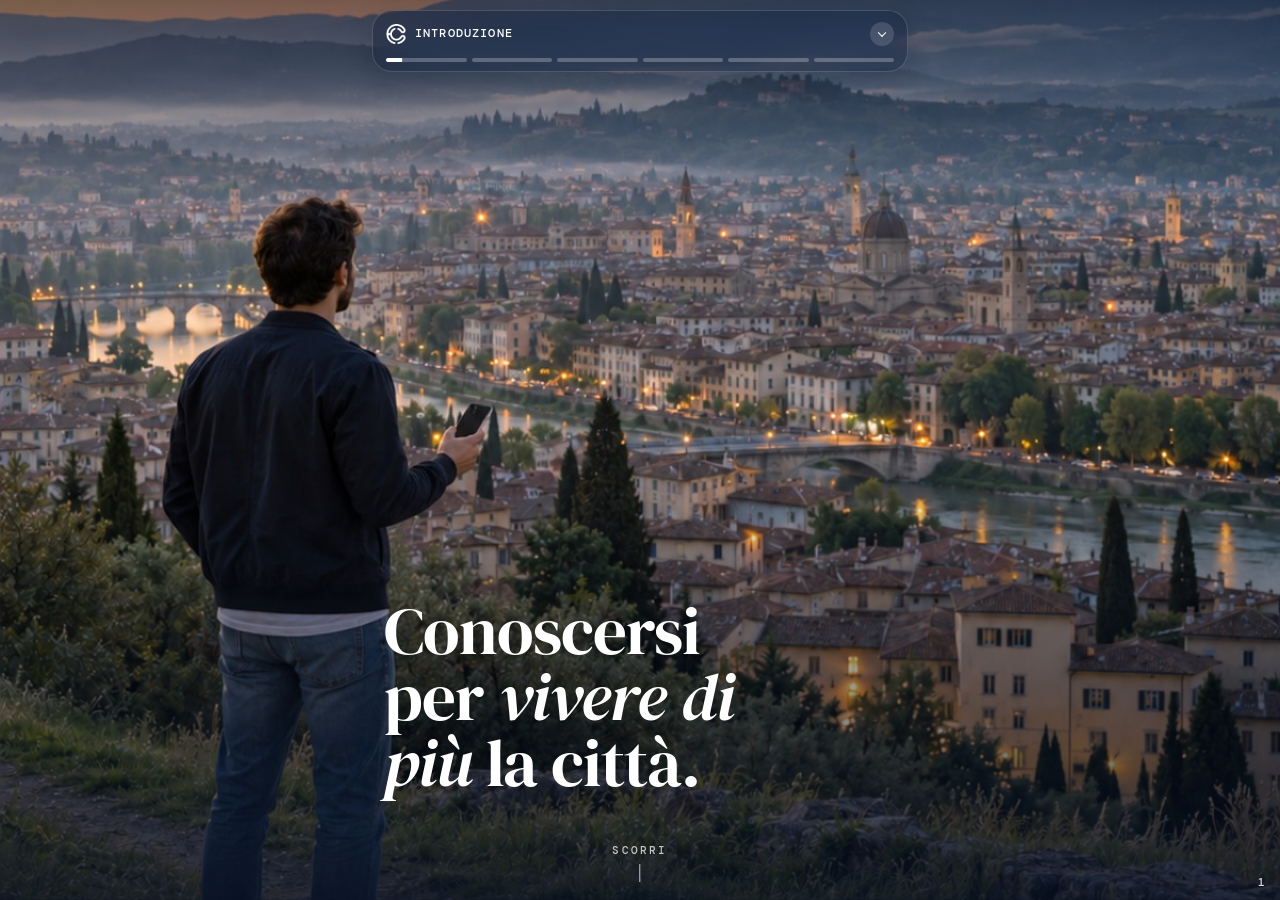
==== commit 61735e0f: "Codice di accesso disattivato; numero dei momenti in basso a destra Co-Authored-By: Claude Opus 5.5 " ====
--- a/accesso.html
+++ b/accesso.html
@@ -2,23 +2,23 @@
 <html lang="it">
 <head>
 <meta charset="utf-8">
-<script src="js/gate.js?v=2"></script>
+<script src="js/gate.js?v=4"></script>
 <meta name="viewport" content="width=device-width, initial-scale=1, viewport-fit=cover">
 <title>Accesso · CEnTRO</title>
 <meta name="robots" content="noindex">
 <meta name="description" content="CEnTRO trasforma la conoscenza di sé in esperienze, persone e opportunità nella propria città.">
 <meta name="theme-color" content="#F3F5F9">
-<script src="js/theme.js?v=32"></script>
+<script src="js/theme.js?v=33"></script>
 <link rel="icon" href="img/logo.png">
 <link rel="apple-touch-icon" href="img/logo.png">
-<link rel="stylesheet" href="css/fonts.css?v=29">
-<link rel="stylesheet" href="css/style.css?v=41">
+<link rel="stylesheet" href="css/fonts.css?v=30">
+<link rel="stylesheet" href="css/style.css?v=42">
 <link rel="preconnect" href="https://fonts.googleapis.com">
 <link rel="preconnect" href="https://fonts.gstatic.com" crossorigin>
 <link rel="stylesheet" href="https://fonts.googleapis.com/css2?family=DM+Mono:wght@400;500&family=DM+Serif+Display:ital@0;1&display=swap">
-<link rel="stylesheet" href="css/prova.css?v=6">
-<link rel="stylesheet" href="css/reel.css?v=123">
-<link rel="stylesheet" href="css/page.css?v=20">
+<link rel="stylesheet" href="css/base.css?v=2">
+<link rel="stylesheet" href="css/reel.css?v=126">
+<link rel="stylesheet" href="css/page.css?v=21">
 <style>
   html, body { height: 100%; }
   .gt { min-height: 100svh; display: flex; flex-direction: column; }
@@ -33,6 +33,7 @@
   .gt-code input:focus { outline: none; box-shadow: inset 0 0 0 2px var(--app-blue); }
   .gt-code.err input { box-shadow: inset 0 0 0 2px #E5484D; }
   .gt-code.err { animation: gt-shake .42s; }
+  .gt-code input:disabled { opacity: .45; }
   .gt-code.ok input { background: var(--app-blue); color: #fff; box-shadow: none; }
   .gt-code.ok input:nth-child(n) { transition-delay: calc(var(--i) * 45ms); }
   @keyframes gt-shake { 20% { transform: translateX(-8px); } 40% { transform: translateX(7px); } 60% { transform: translateX(-5px); } 80% { transform: translateX(3px); } }
@@ -74,9 +75,8 @@
   var G = window.CENTRO_GATE, form = document.getElementById('gtForm'), box = document.getElementById('gtCode');
   var cells = Array.prototype.slice.call(box.querySelectorAll('input')), msg = document.getElementById('gtMsg'), go = document.getElementById('gtGo');
   var next = new URLSearchParams(location.search).get('next') || '';
-  // si torna solo a una pagina di questo sito
-  if (!/^[a-z0-9-]+\.html(#[\w-]*)?$/i.test(next)) next = "prova-reel.html";
-  var busy = false;
+  if (!/^[a-z0-9-]+\.html(#[\w-]*)?$/i.test(next)) next = "index.html";
+  var busy = false, timer = null, MAX = 5, LOCKS = [10, 20, 60], TKEY = 'centro-tries';
 
   function code() { return cells.map(function (c) { return c.value; }).join(''); }
   function refresh() { go.disabled = code().length < 6; box.classList.remove('err'); msg.className = 'gt-msg'; msg.textContent = ''; }
@@ -86,34 +86,54 @@
     refresh();
     if (code().length === 6) check();
   }
+  function load() { try { return JSON.parse(localStorage.getItem(TKEY)) || { f: 0, s: 0, u: 0 }; } catch (e) { return { f: 0, s: 0, u: 0 }; } }
+  function save(t) { try { localStorage.setItem(TKEY, JSON.stringify(t)); } catch (e) { } }
+  function locked() {
+    var t = load(), left = t.u - Date.now();
+    clearTimeout(timer);
+    cells.forEach(function (c) { c.disabled = left > 0; });
+    if (left <= 0) { if (t.u) { t.u = 0; save(t); msg.className = 'gt-msg'; msg.textContent = ''; cells[0].focus(); } return false; }
+    var sec = Math.ceil(left / 1000), hh = Math.floor(sec / 3600), mm = Math.floor(sec % 3600 / 60), ss = sec % 60;
+    var two = function (n) { return ('0' + n).slice(-2); };
+    msg.className = 'gt-msg err';
+    msg.textContent = 'Troppi tentativi. Riprova tra ' + (hh ? hh + ':' + two(mm) : mm) + ':' + two(ss) + '.';
+    go.disabled = true;
+    timer = setTimeout(locked, (left % 1000 || 1000) + 20);
+    return true;
+  }
   function hash(s) {
     return crypto.subtle.digest('SHA-256', new TextEncoder().encode(s)).then(function (b) {
       return Array.prototype.map.call(new Uint8Array(b), function (x) { return ('0' + x.toString(16)).slice(-2); }).join('');
     });
   }
   function check() {
-    if (busy || code().length < 6) return;
+    if (busy || code().length < 6 || locked()) return;
     busy = true;
     hash('centro:' + code()).then(function (h) {
       if (h === G.hash) {
-        try { localStorage.setItem(G.key, h); } catch (e) { /* senza memoria si entra lo stesso, per questa visita */ }
+        try { localStorage.setItem(G.key, h); localStorage.removeItem(TKEY); } catch (e) { }
         box.classList.remove('err'); box.classList.add('ok'); document.activeElement.blur();
         msg.textContent = 'Benvenuto.';
         setTimeout(function () { location.replace(next); }, 650);
         return;
       }
       busy = false;
+      var t = load();
+      t.f += 1;
+      if (t.f >= MAX) { t.u = Date.now() + LOCKS[Math.min(t.s, LOCKS.length - 1)] * 60000; t.s += 1; t.f = 0; }
+      save(t);
       box.classList.remove('err'); void box.offsetWidth; box.classList.add('err');
+      cells.forEach(function (c) { c.value = ''; });
+      go.disabled = true;
+      if (locked()) return;
+      var r = MAX - t.f;
       msg.className = 'gt-msg err';
-      msg.textContent = 'Codice non corretto. Riprova.';
-      cells.forEach(function (c) { c.value = ''; });
+      msg.textContent = 'Codice non corretto. ' + (r === 1 ? 'Ti resta 1 tentativo.' : 'Ti restano ' + r + ' tentativi.');
       cells[0].focus();
-      go.disabled = true;
     });
   }
 
-  // già dentro (o accesso spento): niente codice
-  try { if (!G.on || localStorage.getItem(G.key) === G.hash) { location.replace(next); return; } } catch (e) { /* si chiede il codice */ }
+  try { if (!G.on || localStorage.getItem(G.key) === G.hash) { location.replace(next); return; } } catch (e) { }
 
   cells.forEach(function (c, i) {
     c.addEventListener('input', function () {
@@ -138,6 +158,7 @@
     });
   });
   form.addEventListener('submit', function (e) { e.preventDefault(); check(); });
+  locked();
 })();
 </script>
 </body>
--- a/css/fonts.css
+++ b/css/fonts.css
@@ -1,4 +1,3 @@
-/* latin-ext */
 @font-face {
   font-family: 'DM Sans';
   font-style: normal;
@@ -7,7 +6,6 @@
   src: url("../fonts/DMSans-normal-ext.woff2") format('woff2');
   unicode-range: U+0100-02BA, U+02BD-02C5, U+02C7-02CC, U+02CE-02D7, U+02DD-02FF, U+0304, U+0308, U+0329, U+1D00-1DBF, U+1E00-1E9F, U+1EF2-1EFF, U+2020, U+20A0-20AB, U+20AD-20C4, U+2113, U+2C60-2C7F, U+A720-A7FF;
 }
-/* latin */
 @font-face {
   font-family: 'DM Sans';
   font-style: normal;
@@ -16,7 +14,6 @@
   src: url("../fonts/DMSans-normal-latin.woff2") format('woff2');
   unicode-range: U+0000-00FF, U+0131, U+0152-0153, U+02BB-02BC, U+02C6, U+02DA, U+02DC, U+0304, U+0308, U+0329, U+2000-206F, U+20AC, U+2122, U+2191, U+2193, U+2212, U+2215, U+FEFF, U+FFFD;
 }
-/* latin-ext */
 @font-face {
   font-family: 'DM Sans';
   font-style: normal;
@@ -25,7 +22,6 @@
   src: url("../fonts/DMSans-normal-ext.woff2") format('woff2');
   unicode-range: U+0100-02BA, U+02BD-02C5, U+02C7-02CC, U+02CE-02D7, U+02DD-02FF, U+0304, U+0308, U+0329, U+1D00-1DBF, U+1E00-1E9F, U+1EF2-1EFF, U+2020, U+20A0-20AB, U+20AD-20C4, U+2113, U+2C60-2C7F, U+A720-A7FF;
 }
-/* latin */
 @font-face {
   font-family: 'DM Sans';
   font-style: normal;
@@ -34,7 +30,6 @@
   src: url("../fonts/DMSans-normal-latin.woff2") format('woff2');
   unicode-range: U+0000-00FF, U+0131, U+0152-0153, U+02BB-02BC, U+02C6, U+02DA, U+02DC, U+0304, U+0308, U+0329, U+2000-206F, U+20AC, U+2122, U+2191, U+2193, U+2212, U+2215, U+FEFF, U+FFFD;
 }
-/* latin-ext */
 @font-face {
   font-family: 'DM Sans';
   font-style: normal;
@@ -43,7 +38,6 @@
   src: url("../fonts/DMSans-normal-ext.woff2") format('woff2');
   unicode-range: U+0100-02BA, U+02BD-02C5, U+02C7-02CC, U+02CE-02D7, U+02DD-02FF, U+0304, U+0308, U+0329, U+1D00-1DBF, U+1E00-1E9F, U+1EF2-1EFF, U+2020, U+20A0-20AB, U+20AD-20C4, U+2113, U+2C60-2C7F, U+A720-A7FF;
 }
-/* latin */
 @font-face {
   font-family: 'DM Sans';
   font-style: normal;
@@ -52,7 +46,6 @@
   src: url("../fonts/DMSans-normal-latin.woff2") format('woff2');
   unicode-range: U+0000-00FF, U+0131, U+0152-0153, U+02BB-02BC, U+02C6, U+02DA, U+02DC, U+0304, U+0308, U+0329, U+2000-206F, U+20AC, U+2122, U+2191, U+2193, U+2212, U+2215, U+FEFF, U+FFFD;
 }
-/* latin-ext */
 @font-face {
   font-family: 'DM Serif Text';
   font-style: italic;
@@ -61,7 +54,6 @@
   src: url("../fonts/DMSerifText-italic-ext.woff2") format('woff2');
   unicode-range: U+0100-02BA, U+02BD-02C5, U+02C7-02CC, U+02CE-02D7, U+02DD-02FF, U+0304, U+0308, U+0329, U+1D00-1DBF, U+1E00-1E9F, U+1EF2-1EFF, U+2020, U+20A0-20AB, U+20AD-20C4, U+2113, U+2C60-2C7F, U+A720-A7FF;
 }
-/* latin */
 @font-face {
   font-family: 'DM Serif Text';
   font-style: italic;
@@ -70,7 +62,6 @@
   src: url("../fonts/DMSerifText-italic-latin.woff2") format('woff2');
   unicode-range: U+0000-00FF, U+0131, U+0152-0153, U+02BB-02BC, U+02C6, U+02DA, U+02DC, U+0304, U+0308, U+0329, U+2000-206F, U+20AC, U+2122, U+2191, U+2193, U+2212, U+2215, U+FEFF, U+FFFD;
 }
-/* latin-ext */
 @font-face {
   font-family: 'DM Serif Text';
   font-style: normal;
@@ -79,7 +70,6 @@
   src: url("../fonts/DMSerifText-normal-ext.woff2") format('woff2');
   unicode-range: U+0100-02BA, U+02BD-02C5, U+02C7-02CC, U+02CE-02D7, U+02DD-02FF, U+0304, U+0308, U+0329, U+1D00-1DBF, U+1E00-1E9F, U+1EF2-1EFF, U+2020, U+20A0-20AB, U+20AD-20C4, U+2113, U+2C60-2C7F, U+A720-A7FF;
 }
-/* latin */
 @font-face {
   font-family: 'DM Serif Text';
   font-style: normal;
--- a/css/style.css
+++ b/css/style.css
@@ -1,5 +1,3 @@
-/* Layout: una colonna pensata per lo smartphone (max 560px). Apertura a tutto schermo con foto,
-   poi sezioni "agganciate" (sticky) che si animano con lo scorrimento. Colori e caratteri dal prototipo. */
 :root {
   --bg: #F3F5F9;
   --surface: #FFFFFF;
@@ -57,7 +55,6 @@
 a { color: inherit; }
 :focus-visible { outline: 2px solid var(--blue); outline-offset: 3px; border-radius: 6px; }
 
-/* ---------- Tipografia ---------- */
 h1, h2, h3 { font-family: var(--f-display); font-weight: 400; color: var(--navy); margin: 0; text-wrap: balance; }
 h1 { font-size: clamp(2.4rem, 11vw, 3.2rem); line-height: 1.02; letter-spacing: -0.01em; }
 h2 { font-size: clamp(1.9rem, 8.4vw, 2.5rem); line-height: 1.08; }
@@ -65,37 +62,19 @@
 h1 em, h2 em, h3 em { font-style: italic; }
 p { margin: 0; text-wrap: pretty; }
 
-/* ---------- Barra in alto ---------- */
-
 .brand-mark {
   width: 30px; height: 30px; background: var(--navy);
   -webkit-mask: url(../img/logo.png) center / contain no-repeat; mask: url(../img/logo.png) center / contain no-repeat;
 }
 
-/* ---------- Pulsanti ---------- */
-
-/* ---------- Apertura: foto a tutto schermo, solo il titolo ---------- */
-
 @keyframes settle { from { transform: scale(1.08); } }
 
-/* Barra in alto trasparente sopra la foto */
-
-/* ---------- Dock in basso: tre voci allo stesso livello ---------- */
-
-/* ---------- Sezioni ---------- */
 .section { padding-block: 64px 8px; }
 
-/* ---------- L'idea: card impilate che si scartano scorrendo ---------- */
-
-/* ---------- Il percorso: tappe che si completano scorrendo ---------- */
-
-/* ---------- Introduzione: schermata di app che si uniscono ---------- */
-
 @keyframes float { 50% { transform: translateY(-6px) rotate(var(--r)); } }
 
 @keyframes nudge { 50% { transform: translateY(4px); } }
 
-/* ---------- Nia: la mappa per scoprire ---------- */
 .nia { position: fixed; inset: 0; z-index: 50; background: var(--bg); animation: rise .35s cubic-bezier(.2,.9,.3,1); }
 @keyframes rise { from { transform: translateY(30px); opacity: 0; } }
 
@@ -139,35 +118,19 @@
    .me::after{ animation: none; }
 }
 
-/* ---------- Schede (tab) condivise ---------- */
-
 .seg { display: grid; grid-template-columns: repeat(3, 1fr); padding: 4px; border-radius: 99px; background: var(--surface); box-shadow: inset 0 0 0 1px var(--line); }
 
-/* ---------- Aziende ---------- */
-
-/* Ciclo in 5 tappe */
-
-/* ---------- Investitori: fascia scura ---------- */
-
 .prove { margin-top: 10px; padding: 22px; border-radius: 28px; background: linear-gradient(150deg, rgba(240,97,57,.18), rgba(139,30,186,.2) 55%, rgba(30,66,186,.25)); box-shadow: inset 0 0 0 1px var(--band-line); display: grid; gap: 12px; }
 
-/* ---------- Chi sono e contatti ---------- */
 .contact { margin-top: 26px; padding: 26px 22px; border-radius: 30px; display: grid; gap: 10px; color: #fff;
   background: linear-gradient(140deg, #123F73, #1E42BA 55%, #8B1EBA); box-shadow: 0 18px 40px rgba(18,63,115,.3); }
 
-/* ---------- Comparsa allo scorrimento (solo con JS attivo) ---------- */
 html.js [data-reveal] { opacity: 0; transform: translateY(18px); transition: opacity .6s ease, transform .6s cubic-bezier(.2,.8,.2,1); transition-delay: var(--dl, 0s); }
 html.js [data-reveal].in { opacity: 1; transform: none; }
-
-/* ---------- Menu nella barra in alto ---------- */
 
 .menu { position: fixed; inset: 0; z-index: 60; background: var(--bg); overflow-y: auto; animation: fade .3s ease;
   padding-top: env(safe-area-inset-top, 0px); padding-bottom: env(safe-area-inset-bottom, 0px); }
 @keyframes fade { from { opacity: 0; } }
-
-/* ---------- Indice dopo il titolo ---------- */
-
-/* ---------- Dentro l'app: grafiche delle funzioni ---------- */
 
 .feat { display: grid; gap: 12px; }
 .feat h3 { font-size: 1.85rem; }
@@ -237,41 +200,22 @@
 .viz-home li i.warn { background: #FEC458; box-shadow: 0 0 0 4px rgba(254,196,88,.25); }
 .viz-home .vf-cap { grid-column: 1 / -1; }
 
-/* ---------- Aziende: sintesi del pubblico ---------- */
-
-/* ---------- Chi sono ---------- */
-
 @media (prefers-reduced-motion: reduce) {
   html.js [data-reveal], .vf-row i::before, .viz-group path, .vg-p, .ve-dead i::before, .vh-run{ transition: none; animation: none; }
 }
 
-/* ---------- Ritocchi: proporzioni di aziende, investitori, chi sono ---------- */
-
 @keyframes dashv { to { background-position: 0 20px; } }
 
 .prove { margin-top: 34px; }
 
 .contact { margin-top: 40px; }
 
-/* ---------- Aspetto nel menu ---------- */
-
-/* ---------- Tocco su telefono ---------- */
 a, button, .node{ touch-action: manipulation; -webkit-tap-highlight-color: transparent; }
-
-/* ---------- Pagina Chi sono ---------- */
-
-/* ---------- Per le aziende: ogni pannello è una card chiusa ---------- */
 
 .seg { position: relative; z-index: 1; }
 #aziende { padding-bottom: 8px; }
 
-/* ---------- Dentro l'app: mazzo di card ---------- */
-
 .viz-group .vf-cap { bottom: 10px; }
-
-/* ---------- CEnTRO Insights ---------- */
-
-/* Grafiche degli strumenti */
 
   
   
@@ -286,23 +230,11 @@
 
 .viz .vf-cap { font-size: .78rem !important; color: var(--muted) !important; line-height: 1.35; }
 
-/* ---------- CEnTRO in due parole ---------- */
-
-/* ---------- Insights semplificato ---------- */
-
-/* Foglio con gli strumenti */
-
-/* ---------- Investitori: ricavi, crescita, prove ---------- */
-
 @keyframes spin { to { stroke-dashoffset: -1; } }
 
 .l1 { left: 50%; top: 4%; }
 .l2 { left: 80%; top: 64%; }
 
-/* ---------- Compatibilità immagini (Safari meno recenti) ---------- */
-
-/* ---------- Intro: 21 app → 1 ---------- */
-
 @keyframes absorb { 0% { opacity: 1; box-shadow: 0 0 0 0 rgba(255,255,255,.55); } 100% { opacity: 0; box-shadow: 0 0 0 22px rgba(255,255,255,0); } }
 
 @keyframes glow { from { opacity: 0; transform: scale(.6); } 40% { opacity: 1; } to { opacity: .55; transform: scale(1.15); } }
--- a/css/base.css
+++ b/css/base.css
@@ -0,0 +1,40 @@
+:root {
+  --nd-bg: #F7F8FA;
+  --nd-ink: #0B1B33;
+  --nd-ink2: #46536A;
+  --nd-muted: #7A8597;
+  --nd-line: #DCE1E9;
+  --nd-band: #0B1B33;
+  --nd-band-ink: #F2F5FA;
+  --nd-accent: #2F6FDE;
+  --nd-grad: linear-gradient(100deg, #F06139, #D43998 35%, #8B1EBA 65%, #1E42BA);
+  --nd-display: 'DM Serif Display', 'DM Serif Text', Georgia, serif;
+  --nd-mono: 'DM Mono', ui-monospace, 'SF Mono', Menlo, monospace;
+}
+@media (prefers-color-scheme: dark) {
+  :root:not([data-theme="light"]) {
+    --nd-bg: #0A1322; --nd-ink: #EEF2F8; --nd-ink2: #B3BFD1; --nd-muted: #7F8CA2; --nd-line: #1F2C44;
+    --nd-band: #F2F5FA; --nd-band-ink: #0B1B33; --nd-accent: #7FB8FF;
+  }
+}
+:root[data-theme="dark"] {
+  --nd-bg: #0A1322; --nd-ink: #EEF2F8; --nd-ink2: #B3BFD1; --nd-muted: #7F8CA2; --nd-line: #1F2C44;
+  --nd-band: #F2F5FA; --nd-band-ink: #0B1B33; --nd-accent: #7FB8FF;
+}
+
+.nd-label { display: flex; align-items: center; gap: 12px; margin: 0; font: 500 .72rem/1 var(--nd-mono); letter-spacing: .14em; text-transform: uppercase; color: var(--nd-muted); }
+.nd-label span { color: var(--nd-ink); }
+
+.nd-kicker { margin: 0; font: 500 .8rem/1 var(--nd-mono); letter-spacing: .3em; text-transform: uppercase; opacity: .7; }
+
+.nd-mark { background-image: var(--nd-grad); background-repeat: no-repeat; background-position: 0 100%; background-size: 0% .11em; padding-bottom: .04em;
+  -webkit-box-decoration-break: clone; box-decoration-break: clone; transition: background-size 1s cubic-bezier(.6,0,.2,1) .35s; }
+.nd-mark + .nd-mark{ transition-delay: 1.05s; }
+ html:not(.js) .nd-mark { background-size: 100% .11em; }
+
+html.js [data-nd] { opacity: 0; transform: translateY(22px); transition: opacity .8s ease, transform .8s cubic-bezier(.2,.8,.2,1); }
+html.js [data-nd].in { opacity: 1; transform: none; }
+
+@media (prefers-reduced-motion: reduce) {
+  html.js [data-nd], .nd-mark{ transition: none; }
+}
--- a/css/reel.css
+++ b/css/reel.css
@@ -1,5 +1,3 @@
-/* Versione a reel: ogni schermata occupa tutto lo schermo e scatta alla successiva, come un reel.
-   Barra a segmenti in alto (come le storie), un solo messaggio per reel. */
 html { scroll-snap-type: y mandatory; }
 .reel-page { background: var(--nd-bg); }
 
@@ -15,7 +13,6 @@
 .r-light { background: var(--nd-bg); color: var(--nd-ink); }
 .r-dark { background: var(--nd-band); color: var(--nd-band-ink); }
 
-/* Tipografia dei reel */
 .r-h1 { margin: 0; font-family: var(--nd-display); font-weight: 400; color: #fff; font-size: clamp(2.9rem, 13.5vw, 4.2rem); line-height: .98; letter-spacing: -.015em; text-shadow: 0 2px 30px rgba(0,0,0,.3); }
 .r-h1 em { font-style: italic; }
 .r-h2 { margin: 22px 0 0; font-family: var(--nd-display); font-weight: 400; font-size: clamp(2.5rem, 11.5vw, 3.5rem); line-height: 1; letter-spacing: -.02em; color: var(--nd-ink); text-wrap: balance; }
@@ -25,7 +22,6 @@
 .r-big.small { font-size: clamp(1.8rem, 8vw, 2.4rem); line-height: 1.15; }
 .r-dark { color: var(--nd-band-ink); }
 
-/* Entrata: il contenuto di ogni reel entra quando il reel è attivo */
 html.js .reel .r-in > * { opacity: 0; transform: translateY(18px); transition: opacity .7s ease, transform .7s cubic-bezier(.2,.8,.2,1); }
 html.js .reel.on .r-in > * { opacity: 1; transform: none; }
 html.js .reel.on .r-in > *:nth-child(2) { transition-delay: .12s; }
@@ -34,7 +30,6 @@
 .reel .nd-mark + .nd-mark { transition-delay: 1.3s; }
 .reel.on .nd-mark { background-size: 100% .11em; }
 
-/* Reel 1 · foto */
 .r-hero { background: #0B1424; }
 .r-photo { position: absolute; inset: 0; top: 0; left: 0; width: 100%; height: 100%; max-width: none; object-fit: cover; object-position: 30% 55%; z-index: -2; }
 .r-hero::before { content: ""; position: absolute; inset: 0; z-index: -1; background: linear-gradient(180deg, rgba(7,16,34,.55) 0%, rgba(7,16,34,0) 22%, rgba(7,16,34,0) 50%, rgba(7,16,34,.8) 100%); }
@@ -43,14 +38,12 @@
 .r-hint::after { content: ""; display: block; width: 1px; height: 18px; margin: 8px auto 0; background: currentColor; }
 @keyframes hint { 50% { transform: translate(-50%, 5px); opacity: .5; } }
 
-/* Reel 2 · il rumore: notifiche sparse che svaniscono */
 .noise { position: absolute; inset: 0; z-index: 0; padding-top: calc(80px + env(safe-area-inset-top, 0px)); }
 .noise span { position: absolute; left: var(--x); top: var(--y); transform: rotate(var(--r)); max-width: 60%; padding: 9px 13px; border-radius: 14px;
   background: var(--surface); color: var(--nd-ink2); box-shadow: 0 6px 20px rgba(11,27,51,.08); font-size: .82rem; font-weight: 700; white-space: nowrap;
   opacity: 0; filter: blur(0); transition: opacity .5s ease var(--d), filter 1.2s ease calc(var(--d) + 1.4s), transform .6s ease var(--d); }
 .r-problem.on .noise span { opacity: .9; filter: blur(2.5px); }
 
-/* Reel 4 · questionario */
 .quiz { position: relative; z-index: 1; width: calc(100% - 48px); max-width: 512px; margin: auto auto calc(56px + env(safe-area-inset-bottom, 0px));
   padding: 22px 20px; border-radius: 28px; background: var(--surface); box-shadow: 0 18px 40px rgba(11,27,51,.12); display: grid; gap: 14px; }
 .quiz-bar { height: 4px; border-radius: 4px; background: var(--nd-line); overflow: hidden; }
@@ -62,7 +55,6 @@
 .quiz-scale span { width: 40px; height: 40px; border-radius: 50%; border: 2px solid var(--c); transition: background-color .3s, transform .3s cubic-bezier(.3,1.6,.5,1); }
 .r-quiz.on .quiz-scale span:nth-child(4) { background: var(--c); transform: scale(1.18); transition-delay: 1.3s; }
 
-/* Reel 5 · feed che si ordina per affinità */
 .feed { position: relative; z-index: 1; list-style: none; width: calc(100% - 48px); max-width: 512px; margin: auto auto calc(56px + env(safe-area-inset-bottom, 0px)); padding: 0; display: grid; gap: 10px; }
 .feed li { display: grid; grid-template-columns: 56px minmax(0, 1fr) auto; align-items: center; gap: 14px; padding: 12px 14px 12px 12px; border-radius: 22px;
   background: var(--surface); box-shadow: 0 10px 26px rgba(11,27,51,.09); transition: transform .8s cubic-bezier(.65,0,.25,1); }
@@ -75,8 +67,6 @@
 .r-feed.on .feed i::before { transform: none; }
 .feed em { font: 500 .85rem/1 var(--nd-mono); font-style: normal; color: var(--nd-ink); }
 
-/* Reel finale */
-
 @media (prefers-reduced-motion: reduce) {
   html { scroll-snap-type: y proximity; }
   .r-hint, .noise span, .feed li, .quiz-bar i, .quiz-scale span { animation: none; transition: none; }
@@ -84,9 +74,6 @@
 
 .r-hero .r-bottom { padding-bottom: calc(104px + env(safe-area-inset-bottom, 0px)); }
 
-/* ================= Versione 2 ================= */
-
-/* Reel scuri: il testo segue lo sfondo (che si inverte nel tema scuro) */
 .r-dark .r-h2, .r-dark .r-big{ color: inherit; }
 .r-dark .r-h2 em, .r-dark .r-big em{ color: inherit; opacity: .6; }
 .r-dark .r-body { color: inherit; opacity: .75; }
@@ -96,7 +83,6 @@
 .r-top { padding-top: calc(118px + env(safe-area-inset-top, 0px)); }
 .r-center { padding-top: 72px; }
 
-/* Box traslucido in alto */
 .rbar { position: fixed; z-index: 40; top: 0; left: 0; right: 0; padding: calc(10px + env(safe-area-inset-top, 0px)) max(12px, env(safe-area-inset-right, 0px)) 0 max(12px, env(safe-area-inset-left, 0px)); pointer-events: none; }
 .rbox { max-width: 536px; margin-inline: auto; padding: 10px 10px 10px 14px; border-radius: 20px; pointer-events: auto; color: #fff;
   background: rgba(10, 20, 38, .32); -webkit-backdrop-filter: blur(18px) saturate(1.5); backdrop-filter: blur(18px) saturate(1.5);
@@ -111,11 +97,8 @@
 .rseg i.done { opacity: .55; }
 .rseg i.now { opacity: 1; }
 
-/* Indice */
-
 @keyframes drop { from { transform: translateY(-12px); opacity: 0; } }
 
-/* Reel: tante app, una sola */
 .merge { position: relative; z-index: 1; flex: 1; min-height: 0; margin-bottom: calc(70px + env(safe-area-inset-bottom, 0px)); }
 .merge-field { position: absolute; left: 50%; top: 50%; width: min(92vw, 56vh, 480px); aspect-ratio: 1; transform: translate(-50%, -50%); animation: orbit 80s linear infinite; }
 @keyframes orbit { to { transform: translate(-50%, -50%) rotate(360deg); } }
@@ -139,7 +122,6 @@
 .merge-replay { position: absolute; z-index: 2; left: 50%; bottom: calc(24px + env(safe-area-inset-bottom, 0px)); transform: translateX(-50%);
   height: 36px; padding: 0 16px; border-radius: 99px; border: 1px solid currentColor; background: transparent; color: inherit; font: 500 .72rem/1 var(--nd-mono); letter-spacing: .12em; text-transform: uppercase; cursor: pointer; opacity: .7; }
 
-/* Scelta del percorso */
 .paths { display: grid; gap: 10px; margin-top: 26px; }
 .path { display: grid; gap: 4px; padding: 18px 46px 18px 18px; border-radius: 20px; border: 1px solid var(--nd-line); background: var(--surface); color: var(--nd-ink);
   text-align: left; cursor: pointer; font: inherit; position: relative; transition: transform .15s, border-color .2s; }
@@ -150,32 +132,20 @@
 .path.picked { border-color: var(--nd-accent); }
 .paths-hint { margin: 18px 0 0; font: 500 .72rem/1.4 var(--nd-mono); letter-spacing: .08em; text-transform: uppercase; color: var(--nd-muted); }
 
-/* Persone affini */
-
 .p1 { --x: 18%; --y: 18%; --c: linear-gradient(135deg,#F06139,#F59A5B); --d: .4s; }
 .p2 { --x: 82%; --y: 16%; --c: linear-gradient(135deg,#2FB37A,#7AD9A8); --d: .55s; }
 .p3 { --x: 12%; --y: 70%; --c: linear-gradient(135deg,#6A3FD1,#A98CF2); --d: .7s; }
 .p4 { --x: 88%; --y: 72%; --c: linear-gradient(135deg,#2E9BD6,#86CDF2); --d: .85s; }
 .p5 { --x: 50%; --y: 88%; --c: linear-gradient(135deg,#D43998,#F27BC0); --d: 1s; }
 
-/* Settimana compatta */
-
-/* Elenchi "non solo eventi" e "per chi" */
-
-/* Folla: le persone affini si accendono */
 .crowd { position: relative; z-index: 1; flex: 1; margin: 10px 24px calc(64px + env(safe-area-inset-bottom, 0px)); display: grid; grid-template-columns: repeat(7, 1fr); align-content: center; gap: 14px; }
 .crowd i { justify-self: center; width: 22px; height: 22px; border-radius: 50%; background: var(--nd-line); transition: background .5s, transform .5s, opacity .5s; transition-delay: var(--d); }
 .r-reach.on .crowd i { opacity: .55; }
 .r-reach.on .crowd i.aff { opacity: 1; background: var(--nd-grad); transform: scale(1.25); box-shadow: 0 4px 14px rgba(139,30,186,.3); }
 
-/* Formula Insights */
-
  
  
 
-/* Opportunity gap */
-
-/* Investitori */
 .revs { list-style: none; margin: 26px 0 0; padding: 0; display: grid; }
 .revs li { display: grid; grid-template-columns: 2.6rem minmax(0,1fr); gap: 4px 6px; padding-block: 20px; border-top: 1px solid var(--nd-line); }
 .revs li:last-child { border-bottom: 1px solid var(--nd-line); }
@@ -190,8 +160,6 @@
   background: rgba(255,255,255,.1); box-shadow: inset 0 0 0 1px rgba(127,140,162,.4); -webkit-backdrop-filter: blur(6px); backdrop-filter: blur(6px); }
 .c1 { left: 50%; top: -4%; } .c2 { left: 86%; top: 66%; } .c3 { left: 14%; top: 66%; }
 
-/* Contatti */
-
 .r-route .paths { margin-top: 22px; }
 
 @media (prefers-reduced-motion: reduce) {
@@ -199,8 +167,6 @@
   .mt, .merge-core, .crowd i { transition: none; }
 }
 
-/* ================= Effetti "video" ================= */
-/* Reel con foto di sfondo: sempre scuri, testo bianco */
 .r-shot { background: #0B1424 !important; color: #fff !important; }
 .r-shot .r-photo { position: absolute; inset: 0; top: 0; left: 0; width: 100%; height: 100%; max-width: none; object-fit: cover; z-index: -2; }
 .r-shot::before { content: ""; position: absolute; inset: 0; z-index: -1; background: linear-gradient(180deg, rgba(7,16,34,.55) 0%, rgba(7,16,34,.25) 35%, rgba(7,16,34,.85) 100%); }
@@ -210,22 +176,18 @@
 
 .r-contact::before { background: rgba(7,16,34,.72); }
 
-/* Zoom lento sulle foto, come in un video */
 .reel .r-photo { transform: scale(1.12); transition: transform 9s cubic-bezier(.2,.6,.3,1); }
 .reel.on .r-photo { transform: scale(1); }
 
-/* Titoli che entrano parola per parola */
 .reel .w { display: inline-block; opacity: 0; transform: translateY(.45em) rotate(2deg); filter: blur(6px);
   transition: opacity .55s ease, transform .7s cubic-bezier(.2,.9,.25,1), filter .6s ease; transition-delay: calc(var(--i) * 55ms + 180ms); }
 .reel.on .w { opacity: 1; transform: none; filter: blur(0); }
 html.js .reel .r-in > .r-h1, html.js .reel .r-in > .r-h2, html.js .reel .r-in > .r-big { opacity: 1; transform: none; transition: none; }
 
-/* Segmento attivo che si riempie come il timer delle storie */
 .rseg i::after { content: ""; position: absolute; inset: 0; background: currentColor; transform-origin: left; transform: scaleX(0); }
 .rseg i.now::after { animation: tick 6s linear forwards; }
 @keyframes tick { to { transform: scaleX(1); } }
 
-/* Piccolo "respiro" quando un reel diventa attivo */
 .reel .r-in { transition: transform .8s cubic-bezier(.2,.8,.2,1); }
 .reel:not(.on) .r-in { transform: scale(.97); }
 
@@ -235,8 +197,6 @@
   .rseg i.now::after { animation: none; transform: scaleX(1); }
 }
 
-/* ================= Versione 3 ================= */
-/* Scala del questionario con i valori */
 .quiz-scale { gap: 4px; padding-inline: 0; }
 .quiz-scale span { width: auto; height: auto; border: 0; border-radius: 0; display: grid; justify-items: center; gap: 7px; flex: 1; background: none !important; transform: none !important; }
 .quiz-scale b { width: 42px; height: 42px; border-radius: 50%; border: 2px solid var(--c); display: grid; place-items: center; font: 700 .95rem/1 var(--f-body); color: var(--nd-ink);
@@ -245,13 +205,10 @@
 .r-quiz.on .quiz-scale span:nth-child(4) b { background: var(--c); color: #fff; transform: scale(1.15); transition-delay: 1.3s; }
 .r-quiz.on .quiz-scale span:nth-child(4) em { color: var(--nd-ink); font-weight: 700; }
 
-/* Nia: dai gusti alle proposte */
-
 @keyframes feed-in { to { opacity: .25; transform: translateY(26px) scale(.9); } }
 
 @keyframes think { 50% { transform: scale(1.12) rotate(-8deg); } }
 
-/* In gruppo o da solo */
 .modes { position: relative; z-index: 1; width: calc(100% - 48px); max-width: 512px; margin: auto auto calc(40px + env(safe-area-inset-bottom, 0px)); display: grid; gap: 10px; }
 .modes article { display: grid; gap: 4px; padding: 16px 18px; border-radius: 22px; color: #fff; background: rgba(10,20,38,.45);
   -webkit-backdrop-filter: blur(14px) saturate(1.3); backdrop-filter: blur(14px) saturate(1.3); box-shadow: inset 0 0 0 1px rgba(255,255,255,.18);
@@ -265,26 +222,13 @@
 .av-group i + i { margin-left: -8px; }
 .av-solo span { width: 26px; height: 26px; margin-left: 6px; border-radius: 50%; display: grid; place-items: center; border: 1.5px dashed rgba(255,255,255,.8); font-weight: 700; font-size: .9rem; }
 
-/* Aree dell'app: carosello di card da scorrere di lato */
-
 .r-h2.small-h { font-size: clamp(2rem, 9vw, 2.6rem); margin-top: 14px; }
-
-/* Logo che torna all'inizio */
-
-/* Azioni principali sopra l'indice */
 
 @media (prefers-reduced-motion: reduce) {
    .modes article { transition: none; animation: none; opacity: 1; transform: none; }
   
 }
 
-/* ================= Indice a capitoli (v4) ================= */
-
-/* Sottosezioni che si aprono sotto la card */
-
-/* Azioni: una riga discreta in fondo */
-
-/* ================= Colori (v5): blu dell'app per le selezioni, gradiente solo per Nia e la frase chiave ================= */
 .reel-page {
   --app-blue: #489DFE;
   --app-blue-soft: rgba(72,157,254,.14);
@@ -292,31 +236,23 @@
   --nia: var(--app-blue);
   --nd-accent: var(--app-blue);
 }
-/* Il gradiente resta solo qui: la sottolineatura di "ti conosce" e "ti porta fuori" */
 .reel-page .nd-mark { background-image: linear-gradient(100deg, #F06139, #D43998 35%, #8B1EBA 65%, #1E42BA); }
 
-/* Selezioni */
-
 .path.picked { border-color: var(--app-blue); box-shadow: inset 0 0 0 1px var(--app-blue); }
 
 .crowd i.aff, .r-reach.on .crowd i.aff { background: var(--app-blue); box-shadow: 0 4px 14px rgba(72,157,254,.35); }
 
 .feed em { color: var(--app-blue); }
 
-/* Bagliori: blu, non viola */
 .merge-icon::before { background: radial-gradient(circle, rgba(72,157,254,.4), rgba(72,157,254,0) 68%); }
 
-/* Pallini e avatar: colori pieni, niente sfumature */
  .av-group i, .av-solo i, .vg-p { background-image: none !important; }
 .p1, .vg-p.p1 { background-color: #F06139 !important; } .p2, .vg-p.p2 { background-color: #2FB37A !important; }
 .p3, .vg-p.p3 { background-color: #6A3FD1 !important; } .p4, .vg-p.p4 { background-color: #2E9BD6 !important; } .p5, .vg-p.p5 { background-color: #D43998 !important; }
 .av-group i, .av-solo i { background: var(--c); }
 
-/* Barre e anelli delle grafiche */
 .vf-row i::before{ background: var(--app-blue) !important; }
  .pick-img { background: var(--app-blue-soft); }
-
-/* ================= Reel Chi sono ================= */
 
 .me-av { position: relative; flex: none; width: 92px; height: 92px; border-radius: 50%; padding: 3px; background: var(--app-blue); }
 .me-av img, .me-av span { position: absolute; inset: 3px; width: calc(100% - 6px); height: calc(100% - 6px); border-radius: 50%; object-fit: cover; border: 3px solid var(--nd-bg); }
@@ -331,23 +267,18 @@
 .me-xp b { font-size: .98rem; color: var(--nd-ink); }
 .me-xp span { font-size: .86rem; color: var(--nd-ink2); }
 
-/* ================= v6 ================= */
-/* Contenitore a schermo intero: la pagina non scorre, scattano solo i reel (stabile anche su iPhone) */
 html { scroll-snap-type: none; }
 html.reel-root, html.reel-root body { height: 100%; overflow: hidden; }
 .reels { position: fixed; inset: 0; overflow-y: auto; overflow-x: hidden; scroll-snap-type: y mandatory; overscroll-behavior: contain; -webkit-overflow-scrolling: touch; scrollbar-width: none; }
 .reels::-webkit-scrollbar { display: none; }
 .reel { height: 100%; min-height: 0; }
 
-/* Etichette senza icone */
 .nd-label:not(:has(span))::before { content: none; }
 
-/* Tante app: nomi leggibili prima dell'unione */
 .mt em { font-size: .7rem; opacity: 1; letter-spacing: .05em; text-shadow: 0 1px 8px rgba(0,0,0,.35); }
 .r-merge.on .mt > span { animation-duration: 80s; }
 .mt i { width: 48px; height: 48px; border-radius: 14px; }
 
-/* Pulsante in vetro, elegante */
 .glass-btn { display: inline-flex; align-items: center; gap: 12px; height: 48px; padding: 0 8px 0 20px; margin-top: 22px; border-radius: 99px; border: 0; cursor: pointer;
   color: #fff; text-decoration: none; font: 600 .95rem/1 var(--f-body); letter-spacing: .01em;
   background: rgba(255,255,255,.14); -webkit-backdrop-filter: blur(16px) saturate(1.6); backdrop-filter: blur(16px) saturate(1.6);
@@ -356,7 +287,6 @@
 .glass-btn i { width: 32px; height: 32px; border-radius: 50%; background: #fff; position: relative; flex: none; }
 .glass-btn i::before { content: ""; position: absolute; left: 50%; top: 50%; width: 8px; height: 8px; border-right: 2px solid #0B1B33; border-top: 2px solid #0B1B33; transform: translate(-65%, -50%) rotate(45deg); }
 
-/* Aree dell'app */
 .r-area::before { background: linear-gradient(180deg, rgba(7,16,34,.35) 0%, rgba(7,16,34,0) 30%, rgba(7,16,34,.15) 55%, rgba(7,16,34,.88) 100%); }
 .area-cap { padding-bottom: calc(40px + env(safe-area-inset-bottom, 0px)); }
 .area-cap .r-h2 { font-size: clamp(2.1rem, 9.5vw, 2.8rem); margin-top: 14px; }
@@ -379,7 +309,6 @@
 .area-panel.open .ap-in > *:nth-child(2) { transition-delay: .08s; } .area-panel.open .ap-in > *:nth-child(3) { transition-delay: .14s; }
 .area-panel.open .ap-in > *:nth-child(4) { transition-delay: .2s; } .area-panel.open .ap-in > *:nth-child(5) { transition-delay: .3s; } .area-panel.open .ap-in > *:nth-child(6) { transition-delay: .4s; }
 
-/* Nia: la mappa */
 .nm-top { padding-top: calc(104px + env(safe-area-inset-top, 0px)); }
 .nm { position: relative; z-index: 1; flex: 1; min-height: 0; width: 100%; max-width: 560px; margin: 0 auto; padding: 14px max(24px, env(safe-area-inset-left, 0px)) calc(24px + env(safe-area-inset-bottom, 0px)); display: flex; flex-direction: column; gap: 12px; }
 
@@ -391,7 +320,6 @@
 .nm-pick .pick-img { width: 60px; height: 60px; }
 .nm-pick .aff i::before { background: var(--app-blue); }
 
-/* Discover */
 .dchat { position: relative; z-index: 1; width: calc(100% - 48px); max-width: 512px; margin: auto auto calc(48px + env(safe-area-inset-bottom, 0px)); display: grid; gap: 12px; }
 .dchat > * { opacity: 0; transform: translateY(12px); transition: opacity .45s ease var(--d), transform .55s cubic-bezier(.2,.9,.3,1) var(--d); }
 .r-discover.on .dchat > * { opacity: 1; transform: none; }
@@ -411,9 +339,6 @@
 .dc-cta { justify-self: start; margin-top: 8px; padding: 9px 16px; border-radius: 99px; background: #0B1B33; color: #fff; font-weight: 700; font-size: .84rem; }
 .dc-note { margin: 4px 0 0; font-size: .82rem; line-height: 1.4; opacity: .7; }
 
-/* Strumenti: elenco su sfondo chiaro */
-
-/* Insights: ricerca che si scrive da sola */
 .isearch { position: relative; z-index: 1; width: calc(100% - 48px); max-width: 512px; margin: 26px auto 0; display: grid; gap: 12px; }
 .is-bar { display: flex; align-items: center; gap: 10px; height: 52px; padding: 0 18px; border-radius: 99px; background: #fff; color: #0B1B33; font-weight: 600; box-shadow: 0 12px 30px rgba(0,0,0,.22); }
 .is-bar::before { content: ""; flex: none; width: 14px; height: 14px; border: 2px solid #7A8597; border-radius: 50%; box-shadow: 5px 5px 0 -3.5px #7A8597; }
@@ -449,9 +374,6 @@
 .area-panel .nd-label { color: var(--nd-muted); opacity: 1; }
 .area-panel .nd-label span { color: var(--nd-ink); }
 
-/* ================= v7 ================= */
-/* Nia: radar, niente strade */
-
 .nm-map { background: var(--surface) !important; }
 
 .radar-sweep { position: absolute; inset: 0; border-radius: inherit; pointer-events: none; z-index: 0;
@@ -464,35 +386,27 @@
 @media (prefers-reduced-motion: reduce) { .radar-sweep { animation: none; } }
 .area-panel { cursor: pointer; }
 .ap-hint { margin: 8px 0 0; text-align: center; font: 500 .66rem/1 var(--nd-mono); letter-spacing: .16em; text-transform: uppercase; color: var(--nd-muted); }
-/* Tante app: tutto dentro lo schermo e lontano dai testi */
 .merge { margin-top: 18px; margin-bottom: calc(84px + env(safe-area-inset-bottom, 0px)); overflow: hidden; }
 .merge-field { width: min(80vw, 38vh, 360px); }
 .mt i { width: 42px; height: 42px; border-radius: 12px; box-shadow: none; }
-/* Icona dell'app pulita, senza ombra né alone */
 .merge-icon { box-shadow: none; outline: 1px solid rgba(255,255,255,.18); outline-offset: 6px; }
 .merge-icon::before { content: none; }
 
-/* ================= v8 ================= */
-/* Icona al centro: nessun contorno */
 .merge-icon { outline: none; }
-/* App: ferme e distanziate, sempre dentro la loro area (mai sopra i testi) */
 .merge { margin-top: 10px; overflow: hidden; }
 .merge-field { width: min(90vw, 44vh, 340px); animation: none; }
 .mt > span { animation: bob 5s ease-in-out infinite; animation-delay: calc(var(--d) * -6); }
 @keyframes bob { 50% { transform: translate(-50%, -27px); } }
 .merge.merged .mt > span { animation: none; }
-/* Nia: nessun tasto, solo una scritta che cambia */
 .nm-caprow { min-height: 40px; display: flex; align-items: center; }
 
 @keyframes capIn { to { opacity: 1; transform: none; } }
 
 @media (prefers-reduced-motion: reduce) { .mt > span { animation: none; }  }
 
-/* ================= v9: squircle iOS (smussamento 60%) e movimento leggero ================= */
 .reel-page, .pg { --squircle: url("data:image/svg+xml,%3Csvg%20xmlns%3D%27http%3A//www.w3.org/2000/svg%27%20viewBox%3D%270%200%20100%20100%27%3E%3Cpath%20d%3D%27M%2060%200%20c%2014.001%200%2021.002%200%2026.35%202.725%20a%2025%2025%200%200%201%2010.925%2010.925%20c%202.725%205.348%202.725%2012.348%202.725%2026.35%20L%20100%2060%20c%200%2014.001%200%2021.002%20-2.725%2026.35%20a%2025%2025%200%200%201%20-10.925%2010.925%20c%20-5.348%202.725%20-12.348%202.725%20-26.35%202.725%20L%2040%20100%20c%20-14.001%200%20-21.002%200%20-26.35%20-2.725%20a%2025%2025%200%200%201%20-10.925%20-10.925%20c%20-2.725%20-5.348%20-2.725%20-12.348%20-2.725%20-26.35%20L%200%2040%20c%200%20-14.001%200%20-21.002%202.725%20-26.35%20a%2025%2025%200%200%201%2010.925%20-10.925%20c%205.348%20-2.725%2012.348%20-2.725%2026.35%20-2.725%20Z%27/%3E%3C/svg%3E"); }
 .merge-icon, .mt i { border-radius: 0; -webkit-mask: var(--squircle) center / 100% 100% no-repeat; mask: var(--squircle) center / 100% 100% no-repeat; }
 .mt i { box-shadow: inset 0 1px 0 rgba(255,255,255,.35); }
-/* Le app ondeggiano appena, ognuna con il suo ritmo */
 .mt > span { transform: translate(-50%, -21px); animation: drift var(--t, 5s) ease-in-out infinite alternate; animation-delay: calc(var(--d) * -5); }
 .mt:nth-child(3n) > span { --t: 6.2s; animation-name: drift2; }
 .mt:nth-child(3n+1) > span { --t: 5.4s; }
@@ -504,22 +418,16 @@
 @media (prefers-reduced-motion: reduce) { .mt > span { animation: none; } }
 
 .r-merge .mt > span, .r-merge.on .mt > span { animation-duration: var(--t, 5s); }
-/* Fluttuano, senza ruotare */
 @keyframes drift  { from { transform: translate(-50%, -19px); } to { transform: translate(calc(-50% + 2px), -26px); } }
 @keyframes drift2 { from { transform: translate(calc(-50% + 2px), -24px); } to { transform: translate(calc(-50% - 2px), -17px); } }
 @keyframes drift3 { from { transform: translate(calc(-50% - 2px), -18px); } to { transform: translate(calc(-50% + 1px), -25px); } }
-/* Nia: barra di ricerca che si scrive da sola */
 .nm-caprow { min-height: 52px; display: block; }
 .nm-bar { height: 50px; box-shadow: 0 10px 26px rgba(11,27,51,.1), inset 0 0 0 1px var(--nd-line); background: var(--surface); color: var(--nd-ink); }
 .nm-bar .is-q { white-space: nowrap; overflow: hidden; }
 
-/* ================= v10: barre del browser e schermi bassi ================= */
-/* Scorre la pagina (non più un contenitore fisso): Safari e Chrome riducono la barra mentre scorri */
 html.reel-root { scroll-snap-type: y mandatory; }
 html.reel-root, html.reel-root body { height: auto; overflow: visible; overflow-x: clip; }
 .reels { position: static; inset: auto; overflow: visible; scroll-snap-type: none; }
-/* Ogni momento è alto quanto lo schermo con le barre ridotte, ma tiene i contenuti
-   sopra lo spazio che la barra occupa quando è aperta */
 .reel-page { --bar-gap: 0px; }
 @supports (height: 100lvh) { .reel-page { --bar-gap: calc(100lvh - 100svh); } }
 .reel { height: 100vh; height: 100lvh; min-height: 0; padding-bottom: var(--bar-gap); box-sizing: border-box; }
@@ -527,7 +435,6 @@
 .merge-replay { bottom: calc(24px + var(--bar-gap) + env(safe-area-inset-bottom, 0px)); }
 .area-panel { padding-bottom: calc(40px + var(--bar-gap) + env(safe-area-inset-bottom, 0px)); }
 
-/* Momento 2: i biglietti restano nella parte alta, lontani dal testo */
 .noise { inset: auto; top: calc(92px + env(safe-area-inset-top, 0px)); left: 0; right: 0; height: 34%; padding-top: 0; overflow: hidden; }
 .noise span { max-width: 74%; font-size: .78rem; padding: 8px 12px; }
 .r-problem .noise span:nth-child(1) { --y: 10% !important; }
@@ -536,7 +443,6 @@
 .r-problem .noise span:nth-child(4) { --y: 52% !important; --x: 40% !important; }
 .r-problem .noise span:nth-child(5) { --y: 76% !important; }
 
-/* Titoli lunghi più compatti */
 .r-h2.small-h { font-size: clamp(1.9rem, 8.6vw, 2.5rem); }
 @media (max-height: 720px) {
   .r-h2 { font-size: clamp(1.8rem, 8vw, 2.4rem); }
@@ -548,17 +454,11 @@
 
 html.reel-root { overflow-anchor: none; }
 
-/* ================= v11: altezza reale dello schermo (iOS 26) ================= */
-/* --reel-h e --bar-gap li calcola lo script; senza script resta la misura standard */
 .reel { height: var(--reel-h, 100lvh); padding-bottom: var(--bar-gap, 0px); }
 
-/* ================= v12: scorrimento come TikTok ================= */
-/* Niente scorrimento animato di default (non deve combattere con il dito) */
 html.reel-root { scroll-behavior: auto; scroll-snap-type: y mandatory; }
-/* Ogni momento è alto esattamente quanto lo schermo visibile: così si scatta sempre di un momento */
 .reel { height: var(--reel-h, 100svh); scroll-snap-align: start; scroll-snap-stop: always; padding-bottom: var(--bar-gap, 0px); }
 
-/* ================= v13: barra a sezioni, riempimento a gradiente (come le storie) ================= */
 .rseg { gap: 5px; }
 .rseg i { height: 4px; opacity: 1; background: color-mix(in srgb, currentColor 22%, transparent); }
 .rseg i.done, .rseg i.now { opacity: 1; }
@@ -568,14 +468,10 @@
 .rseg i.done::after { opacity: 1; }
 @media (prefers-reduced-motion: reduce) { .rseg i::after { transition: none; } }
 
-/* ================= v14: linee del colore del testo (bianche sui momenti scuri, nere su quelli chiari) ================= */
 .rseg i { background: color-mix(in srgb, currentColor 25%, transparent); }
 .rseg i::after { background: currentColor; }
 .rbar.on-light .rbox { color: #0B1B33; }
 
-/* ================= v15: scorrimento fluido ================= */
-/* La pagina non scorre: scorrono solo i momenti, dentro un contenitore alto quanto l'area visibile
-   (sopra la barra di Safari). L'altezza non cambia mai, quindi niente scatti risalendo. */
 html.reel-root, html.reel-root body { height: 100%; overflow: hidden; overscroll-behavior: none; scroll-snap-type: none; }
 html.reel-root body { background: #0B1424; }
 .reels { position: fixed; left: 0; right: 0; top: 0; height: 100vh; height: 100svh; overflow-x: hidden; overflow-y: auto;
@@ -584,21 +480,16 @@
 .reel { height: 100%; padding-bottom: 0; scroll-snap-align: start; scroll-snap-stop: always; }
 .reel-page { --bar-gap: 0px; }
 
-/* Le animazioni girano solo nel momento che stai guardando */
 .reel:not(.on) *, .reel:not(.on)::before, .reel:not(.on)::after { animation-play-state: paused !important; }
 
-/* Parole che entrano: senza sfocatura (su iPhone pesa) */
 .reel .w { filter: none !important; transition: opacity .5s ease, transform .6s cubic-bezier(.2,.9,.25,1); transition-delay: calc(var(--i) * 45ms + 150ms); }
-/* Zoom delle foto più leggero */
 .reel .r-photo { will-change: auto; }
 .reel.on .r-photo { will-change: transform; }
 
-/* ================= v28: niente burger né contatore — la barra si tocca e si allarga sulle sezioni ================= */
 .rbox { padding: 10px 14px; transition: background-color .3s, color .3s, border-radius .35s; }
 .rbox-row { width: 100%; display: flex; align-items: center; gap: 9px; padding: 2px 0; border: 0; background: none; color: inherit; font: inherit; cursor: pointer; text-align: left; -webkit-tap-highlight-color: transparent; }
 .rbox-row .brand-mark { flex: none; width: 20px; height: 20px; background: currentColor; }
 .rbox-row .rchap { flex: 1; min-width: 0; }
-/* Freccina: dice che la barra si apre; un piccolo saltello all'inizio per farsi notare */
 .rchev { flex: none; width: 24px; height: 24px; border-radius: 50%; position: relative; background: color-mix(in srgb, currentColor 14%, transparent); transition: transform .35s cubic-bezier(.2,.8,.2,1); }
 .rchev::before { content: ""; position: absolute; left: 50%; top: 50%; width: 6px; height: 6px; border-right: 1.8px solid currentColor; border-bottom: 1.8px solid currentColor; transform: translate(-50%, -70%) rotate(45deg); }
 .rbar.open .rchev { transform: rotate(180deg); }
@@ -623,27 +514,21 @@
 .rbar.open.on-light .rbox { background: rgba(255,255,255,.82); }
 @media (prefers-reduced-motion: reduce) { .rnav, .rnav-in, .rchev { transition: none; } .rbar .rchev { animation: none !important; } }
 
-/* ================= v29: icone nel menu, frase in DM Sans ================= */
 .rnav-item { gap: 9px; }
 .rnav-item svg { flex: none; width: 18px; height: 18px; fill: none; stroke: currentColor; stroke-width: 1.7; stroke-linecap: round; stroke-linejoin: round; opacity: .85; }
 .rnav-item.here svg { opacity: 1; }
 
-/* ================= v29b: menu aperto — le linee restano sopra le sezioni e si evidenzia quella scelta ================= */
 .rbar.open .rseg { opacity: 1; }
 .rseg i { transition: opacity .25s, transform .25s; }
 .rbar.open .rseg i:not(.seg-pick) { opacity: .35; }
 .rbar.open .rseg i.seg-pick { transform: scaleY(1.5); }
 .rbar.open .rseg i.seg-pick::after { transform: scaleX(1); }
 
-/* ================= v30 ================= */
-/* Tante app, una sola: unione più rapida e più compatta */
 .mt { transition: transform .8s cubic-bezier(.7,0,.25,1) calc(var(--d) * .6), opacity .35s ease calc(var(--d) * .6 + .5s); }
 
-/* Perché può crescere: le etichette stanno sul cerchio, l'arco che gira ci passa sotto */
 .cy { transform: translateY(-50%); }
 .c1 { left: 50%; top: 15.3%; } .c2 { left: 80%; top: 67.3%; } .c3 { left: 20%; top: 67.3%; }
 
-/* Cosa dimostreremo: quattro prove in griglia e un percorso con il punto in cui siamo */
 .r-proof .r-top { padding-top: calc(96px + env(safe-area-inset-top, 0px)); }
 .pv { display: grid; grid-template-columns: 1fr 1fr; gap: 8px; margin-top: 20px; }
 .pv-c { display: grid; align-content: start; gap: 6px; padding: 14px; border-radius: 20px; background: var(--surface, #fff); box-shadow: 0 10px 26px rgba(11,27,51,.07);
@@ -671,14 +556,9 @@
 .road em { position: absolute; top: -30px; padding: 4px 8px; border-radius: 99px; background: var(--app-blue); color: #fff; font: 700 .64rem/1 var(--f-body); font-style: normal; white-space: nowrap; }
 @media (prefers-reduced-motion: reduce) { .pv-c { opacity: 1; transform: none; } .r-proof.on .pv-c, .r-proof.on .road::after, .r-proof.on .road li.now i { animation: none; } .road::after { width: 50%; } }
 
-/* ================= v31: il contenitore riempie l'area visibile reale (Android, browser interni delle app);
-   su iPhone resta alto quanto l'area sicura sopra la barra di Safari ================= */
 .reels { top: 0; bottom: 0; height: auto; }
 @supports (-webkit-touch-callout: none) { .reels { bottom: auto; height: 100vh; height: 100svh; } }
 
-/* ================= v32 ================= */
-/* Nia: mappa grande e ferma, zone di affinità traslucide. Il riquadro della proposta ha altezza fissa,
-   così la mappa non cambia mai dimensione */
 .nm { display: grid; grid-template-rows: auto minmax(0, 1fr) auto; gap: 12px; }
 .nm-map { height: 100%; width: auto; max-width: 100%; aspect-ratio: 1; justify-self: center; align-self: center; margin: 0; border-radius: 50%;
   background: transparent !important; box-shadow: none; overflow: visible; }
@@ -694,7 +574,6 @@
 
 .nm-pick { height: 86px; min-height: 86px; box-sizing: border-box; align-content: center; }
 
-/* Strumenti per le aziende: spunte che si completano, voci che si aprono */
 .tks { list-style: none; margin: 22px 0 0; padding: 0; display: grid; gap: 8px; }
 .tk { border-radius: 18px; background: var(--surface, #fff); box-shadow: 0 8px 22px rgba(11,27,51,.06), inset 0 0 0 1px var(--nd-line); overflow: hidden; }
 .tk-h { width: 100%; display: grid; grid-template-columns: 24px 22px minmax(0,1fr) 14px; align-items: center; gap: 10px; padding: 14px 14px; border: 0; background: none; color: var(--nd-ink); font: 700 .98rem/1.2 var(--f-body); text-align: left; cursor: pointer; -webkit-tap-highlight-color: transparent; }
@@ -713,7 +592,6 @@
 .tk-hint { margin: 12px 2px 0; font: 500 .62rem/1.3 var(--nd-mono); letter-spacing: .12em; text-transform: uppercase; color: var(--nd-muted); }
 @media (prefers-reduced-motion: reduce) { .tk-c, .tk-c::after, .tk-d, .tk-ch { transition: none; } }
 
-/* Insights: la ricerca si scrive, poi lascia il posto agli indicatori */
 .is-bar { transition: opacity .35s ease, transform .45s cubic-bezier(.6,0,.3,1), max-height .45s cubic-bezier(.6,0,.3,1) .15s, margin .45s ease .15s; max-height: 60px; }
 .r-ins.found .is-bar { opacity: 0; transform: scale(.92) translateY(-8px); max-height: 0; margin-bottom: -12px; }
 .is-cap { margin: 0; max-height: 0; opacity: 0; overflow: hidden; font-family: var(--nd-display); font-size: 1.4rem; line-height: 1.15; transition: opacity .5s ease .45s, max-height .45s ease .15s; }
@@ -721,8 +599,6 @@
 .r-ins .is-res li { transition-delay: calc(var(--d) + .55s); }
 .r-ins .is-res i::before { transition-delay: calc(var(--d) + .8s); }
 
-/* ================= v33 ================= */
-/* Nia: un elemento traslucido al centro che si espande in tutta la mappa */
 .nm { grid-template-rows: auto minmax(0, 1fr) auto; gap: 14px; }
 .nm-stage { position: relative; min-height: 0; }
 
@@ -736,27 +612,21 @@
 .nm-map .zone { stroke: rgba(72,157,254,.25); }
 
 .nm-map .me { width: 32px; height: 32px; font-size: .64rem; }
-/* Proposta scelta: compare solo quando c'è, niente scritte di attesa */
 .nm-pick { height: 76px; min-height: 76px; padding: 10px 12px; grid-template-columns: 54px minmax(0,1fr); opacity: 0; transform: translateY(10px); transition: opacity .45s ease, transform .5s cubic-bezier(.2,.8,.2,1); }
 
 .nm-pick .pick-img { width: 54px; height: 54px; }
 .nm-pick .pick-title { font-size: .92rem; }
 @media (prefers-reduced-motion: reduce) {  .nm-pick { transition: none; } .nm-wait i { animation: none; } }
 
-/* Insights: dopo la ricerca la domanda diventa secondaria, piccola a sinistra */
 .is-cap { font-family: var(--f-body); font-size: .86rem; font-weight: 600; line-height: 1.3; opacity: 0; display: flex; align-items: center; gap: 8px; text-align: left; }
 .r-ins.found .is-cap { opacity: .7; }
 .is-cap::before { content: ""; flex: none; width: 11px; height: 11px; border: 1.8px solid currentColor; border-radius: 50%; box-shadow: 4px 4px 0 -3px currentColor; }
 
-/* Menu: tasto tema */
-
-/* ================= v34: radar sempre visibile, "Sto cercando" in basso al posto della proposta ================= */
 .nm-stage { position: relative; min-height: 0; }
 .nm-stage .nm-map { position: absolute; left: 50%; top: 50%; width: var(--sq, 300px); height: var(--sq, 300px);
   margin: calc(var(--sq, 300px) / -2) 0 0 calc(var(--sq, 300px) / -2); aspect-ratio: auto; max-width: none; border-radius: 50%;
   background: transparent !important; box-shadow: none; overflow: visible; opacity: 1; }
 .nm-stage .radar-sweep { border-radius: 50%; }
-/* Le foto delle proposte: cerchi semplici, foto ancorata dentro (niente spostamenti su Safari) */
 .nm-map .node { display: block; box-sizing: border-box; -webkit-appearance: none; appearance: none; line-height: 0; font-size: 0; overflow: hidden; border-radius: 50%; }
 .nm-map .node img { position: absolute; inset: 0; display: block; width: 100%; height: 100%; object-fit: cover; border-radius: 50%; }
 .nm-slot { position: relative; height: 76px; }
@@ -766,13 +636,11 @@
 .nm-slot.found .nm-wait { opacity: 0; }
 .nm-slot.found .nm-pick { opacity: 1; transform: none; }
 .nm-slot:not(.found) .nm-pick { opacity: 0; transform: translateY(10px); }
-/* Scheda della proposta: foto sempre centrata in verticale, titolo su una riga */
 .nm-slot .nm-pick { align-items: center; align-content: center; }
 .nm-pick .pick-img { align-self: center; }
 .nm-pick .pick-main { min-width: 0; align-content: center; gap: 2px; }
 .nm-pick .pick-title { white-space: nowrap; overflow: hidden; text-overflow: ellipsis; }
 
-/* ================= v36: etichette delle zone del radar, leggibili e allineate in colonna in alto ================= */
 .zl { position: absolute; inset: 0; pointer-events: none; z-index: 1; }
 .zl span { position: absolute; left: 50%; top: var(--y); translate: -50% -50%; white-space: nowrap;
   font: 600 .68rem/1 var(--f-body); letter-spacing: .08em; text-transform: uppercase; color: #3F6FB0; }
@@ -780,20 +648,14 @@
 @media (prefers-color-scheme: dark) { :root:not([data-theme="light"]) .zl span { color: #8DB8F2; } }
 .zl span { padding: 3px 8px; border-radius: 99px; background: var(--nd-bg); box-shadow: inset 0 0 0 1px rgba(72,157,254,.3); }
 
-/* ================= v38 ================= */
 .cn { text-transform: none; }
-/* Frase sotto il cerchio: corpo del testo, non titolo */
 .r-body { margin: 0; font-family: var(--f-body); font-size: 1.05rem; line-height: 1.55; font-weight: 400; max-width: 34ch; opacity: .85; }
-/* La tesi: più parole, carattere un po' più piccolo per non diventare un muro di testo */
 .r-big.thesis { font-size: clamp(1.85rem, 8vw, 2.5rem); line-height: 1.08; }
-/* Cosa dimostreremo: spazio tra le schede e "A che punto siamo", e per l'etichetta "Siamo qui" */
 .r-proof .r-bottom { padding-top: 46px; }
 .road { margin-top: 34px; }
 .pv-k { margin-bottom: 0; }
-/* Spunte degli strumenti: segno di spunta disegnato e centrato nel cerchio */
 .tk-c::after { content: none; }
 .tk.ok .tk-c { background: var(--app-blue) url("data:image/svg+xml,%3Csvg xmlns='http://www.w3.org/2000/svg' viewBox='0 0 24 24'%3E%3Cpath d='M6.5 12.5l3.6 3.6 7.4-8' fill='none' stroke='%23fff' stroke-width='2.8' stroke-linecap='round' stroke-linejoin='round'/%3E%3C/svg%3E") center / 18px 18px no-repeat; }
-/* Spotted: richieste che si alternano nello stesso riquadro */
 .viz-spot.cyc { align-content: center; box-sizing: border-box; }
 html.js .feat .viz-spot.cyc > p:not(.vf-cap) { opacity: 0; transform: translateY(8px); transition: opacity .35s ease, transform .4s ease; }
 html.js .feat .viz-spot.cyc.go > p:not(.vf-cap) { opacity: 1; transform: none; }
@@ -801,29 +663,22 @@
 html.js .feat .viz-spot.cyc.go > p:nth-child(3) { transition-delay: 1s; }
 .viz-spot.cyc .vf-cap { transition: opacity .35s ease; }
 .viz-spot.cyc:not(.go) .vf-cap { opacity: 0; }
-/* Chi sono: più aria tra nome e ruolo */
 .me-role { margin-top: 12px; }
-/* I momenti scuri restano scuri in qualsiasi tema (nel tema scuro diventano scuri solo quelli chiari) */
 .r-dark { background-color: #0B1B33; color: #F2F5FA; }
 
-/* ================= v40: Nia — il titolo compare al centro e sfuma, poi resta solo il radar ================= */
 .r-niamap .nm-top { position: absolute; left: 0; right: 0; top: 50%; translate: 0 -50%; padding-top: 0; z-index: 2; transition: opacity .6s ease, transform .7s cubic-bezier(.2,.8,.2,1); }
 .r-niamap.intro-done .nm-top { opacity: 0; transform: translateY(-18px); pointer-events: none; }
 .r-niamap .nm { padding-top: calc(96px + env(safe-area-inset-top, 0px)); opacity: 0; transition: opacity .7s ease .25s; }
 .r-niamap.intro-done .nm { opacity: 1; }
-/* Niente pallini piccoli: le proposte compaiono solo quando Nia le trova */
 .nm-map .node:not(.lit) { opacity: 0; }
 .nm-map .node { transition: left .9s cubic-bezier(.3,.8,.3,1), top .9s cubic-bezier(.3,.8,.3,1), width .5s ease, height .5s ease, margin .5s ease, opacity .5s ease; }
 @media (prefers-reduced-motion: reduce) { .r-niamap .nm-top, .r-niamap .nm { transition: none; } }
-/* Ogni momento si aggancia esattamente al suo inizio */
 .reel { scroll-margin: 0; }
-/* "Perché può crescere": la prima parte è un titolo (serif), il resto testo normale */
 .r-body-h { display: block; margin-bottom: 6px; font-family: var(--nd-display); font-size: 1.7rem; line-height: 1.12; font-weight: 400; opacity: 1; }
 .r-body:has(.r-body-h) { opacity: 1; }
 .r-body:has(.r-body-h) { color: rgba(242,245,250,.82); }
 .r-body .r-body-h { color: #F2F5FA; }
 
-/* ================= v44: accesso anticipato (email o WhatsApp) ================= */
 .ea { margin-top: 22px; padding: 16px; border-radius: 22px; background: rgba(255,255,255,.1); box-shadow: inset 0 0 0 1px rgba(255,255,255,.18);
   -webkit-backdrop-filter: blur(14px) saturate(1.3); backdrop-filter: blur(14px) saturate(1.3); display: grid; gap: 8px; }
 
@@ -837,7 +692,6 @@
 .ea.ok .ea-note { color: #A6E3B8; opacity: 1; font-weight: 600; }
 .ea.busy .ea-btn { opacity: .6; pointer-events: none; }
 
-/* ================= v45: Contatti — un solo riquadro traslucido con due scelte ================= */
 .r-contact .r-h2 { margin-bottom: 0; }
 .cbox { margin-top: 22px; padding: 14px; border-radius: 26px; background: rgba(255,255,255,.1); box-shadow: inset 0 0 0 1px rgba(255,255,255,.18);
   -webkit-backdrop-filter: blur(18px) saturate(1.3); backdrop-filter: blur(18px) saturate(1.3); }
@@ -846,24 +700,20 @@
 @keyframes cp-in { from { opacity: 0; transform: translateY(6px); } to { opacity: 1; transform: none; } }
 .cp-t { margin: 0; font-family: var(--nd-display); font-size: 1.45rem; line-height: 1.12; }
 .cp-d { margin: 6px 0 0; font-size: .92rem; line-height: 1.45; opacity: .8; }
-/* il modulo vive dentro il riquadro: niente secondo riquadro */
 .cbox .ea { margin-top: 14px; padding: 0; background: none; box-shadow: none; -webkit-backdrop-filter: none; backdrop-filter: none; }
 
 @media (prefers-reduced-motion: reduce) {  .cpane { transition: none; animation: none; } }
 .cbox .ea { grid-template-columns: minmax(0, 1fr); }
 .ea-row { min-width: 0; }
 .ea-row input { width: 100%; }
-/* Le due schede occupano lo stesso spazio: il riquadro non cambia altezza passando dall'una all'altra */
 .cbox { display: grid; grid-template-columns: minmax(0, 1fr); }
 .cbox .cpane { grid-row: 2; grid-column: 1; }
 .cbox .cpane[hidden] { display: block !important; visibility: hidden; pointer-events: none; animation: none; }
-/* Richiesta di informazioni: campo di testo dentro il riquadro */
 .rq { display: grid; grid-template-columns: minmax(0, 1fr); gap: 8px; margin-top: 12px; }
 .rq textarea { width: 100%; box-sizing: border-box; min-height: 84px; padding: 12px 16px; border-radius: 18px; border: 0; background: #fff; color: #0B1B33; font: 500 16px/1.4 var(--f-body); resize: none; outline: none; box-shadow: inset 0 0 0 2px transparent; transition: box-shadow .2s; }
 .rq textarea:focus { box-shadow: inset 0 0 0 2px var(--app-blue); }
 .rq .ea-note a { color: inherit; font-weight: 600; text-decoration: underline; text-underline-offset: 3px; }
 
-/* ================= v50: Contatti — due chip in basso, il riquadro si apre sopra con un movimento morbido ================= */
 .cbox { margin-top: 22px; padding: 0; border-radius: 0; background: none; box-shadow: none; -webkit-backdrop-filter: none; backdrop-filter: none; display: block; }
 .cpanel { display: grid; grid-template-rows: 0fr; transition: grid-template-rows .6s cubic-bezier(.3,.8,.2,1); }
 .cbox[data-tab="app"] .cpanel, .cbox[data-tab="info"] .cpanel { grid-template-rows: 1fr; }
@@ -872,7 +722,6 @@
   background: rgba(255,255,255,.12); box-shadow: inset 0 0 0 1px rgba(255,255,255,.2); -webkit-backdrop-filter: blur(18px) saturate(1.3); backdrop-filter: blur(18px) saturate(1.3);
   opacity: 0; transform: translateY(16px) scale(.98); transform-origin: 50% 100%; transition: opacity .35s ease, transform .6s cubic-bezier(.3,.8,.2,1); }
 .cbox[data-tab="app"] .cpanel-glass, .cbox[data-tab="info"] .cpanel-glass { opacity: 1; transform: none; transition: opacity .45s ease .08s, transform .6s cubic-bezier(.3,.8,.2,1); }
-/* le due schede occupano lo stesso spazio e si danno il cambio sfumando */
 .cbox .cpane { grid-row: 1; grid-column: 1; padding: 0; animation: none; opacity: 1; visibility: visible; transition: opacity .35s ease .12s, visibility 0s; }
 .cbox .cpane[hidden] { display: block !important; opacity: 0; visibility: hidden; pointer-events: none; transition: opacity .25s ease, visibility 0s linear .25s; }
 .cchips { display: flex; gap: 8px; }
@@ -883,7 +732,6 @@
 .cchip[aria-expanded="true"] { background: #fff; color: #0B1B33; box-shadow: none; }
 @media (prefers-reduced-motion: reduce) { .cpanel, .cpanel-glass, .cbox .cpane, .cchip { transition: none; } }
 .cbox .cpane { align-self: center; }
-/* v52: ogni scelta alta quanto il suo contenuto, stesso spazio sopra e sotto; il cambio di altezza è animato */
 .cpanel-glass { display: block; padding: 18px; overflow: hidden; box-sizing: border-box; transition: opacity .35s ease, transform .6s cubic-bezier(.3,.8,.2,1), height .45s cubic-bezier(.3,.8,.2,1); }
 .cbox[data-tab="app"] .cpanel-glass, .cbox[data-tab="info"] .cpanel-glass { transition: opacity .45s ease .08s, transform .6s cubic-bezier(.3,.8,.2,1), height .45s cubic-bezier(.3,.8,.2,1); }
 .cbox .cpane { align-self: auto; animation: cp-fade .4s ease; }
@@ -891,18 +739,14 @@
 @keyframes cp-fade { from { opacity: 0; } to { opacity: 1; } }
 .cbox .cpane > :last-child { margin-bottom: 0; }
 .cbox .cp-t { margin-top: 0; }
-/* campo nascosto contro i programmi automatici */
 .hp { position: absolute !important; left: -9999px !important; width: 1px; height: 1px; opacity: 0; }
 .rq.err .ea-note { color: #FFC2B3; opacity: 1; }
 .rq.ok .ea-note { color: #A6E3B8; opacity: 1; font-weight: 600; }
 .rq.busy .ea-btn { opacity: .6; pointer-events: none; }
 
-/* v54: le chip non si dissolvono (la dissolvenza spegne la sfocatura per mezzo secondo): entrano solo scivolando,
-   e hanno un fondo semitrasparente che regge anche senza sfocatura */
 html.js .reel .r-in > .cbox { opacity: 1; transform: none; transition: none; }
 .cchips { transform: translateY(14px); transition: transform .7s cubic-bezier(.2,.8,.2,1) .2s; }
 .r-contact.on .cchips { transform: none; }
-/* Chip uguali agli altri pulsanti traslucidi del sito (es. "Scopri di più") */
 .cchip { height: 48px; font: 600 .95rem/1.1 var(--f-body); letter-spacing: .01em; color: #fff; background: rgba(255,255,255,.14);
   -webkit-backdrop-filter: blur(16px) saturate(1.6); backdrop-filter: blur(16px) saturate(1.6);
   box-shadow: inset 0 0 0 1px rgba(255,255,255,.35), 0 10px 30px rgba(0,0,0,.25); }
@@ -910,13 +754,10 @@
 .cpanel-glass { background: rgba(255,255,255,.14); -webkit-backdrop-filter: blur(16px) saturate(1.6); backdrop-filter: blur(16px) saturate(1.6);
   box-shadow: inset 0 0 0 1px rgba(255,255,255,.35), 0 10px 30px rgba(0,0,0,.25); }
 @media (prefers-reduced-motion: reduce) { .cchips { transform: none; transition: none; } }
-/* L'autocompilazione di Safari non colora di giallo i campi */
 .ea-row input:-webkit-autofill, .ea-row input:-webkit-autofill:hover, .ea-row input:-webkit-autofill:focus,
 .rq textarea:-webkit-autofill { -webkit-box-shadow: 0 0 0 60px #fff inset !important; -webkit-text-fill-color: #0B1B33 !important; caret-color: #0B1B33; transition: background-color 9999s ease 0s; }
 .ea-row input:-webkit-autofill:focus { -webkit-box-shadow: 0 0 0 60px #fff inset, inset 0 0 0 2px var(--app-blue) !important; }
 
-/* ================= v57 ================= */
-/* Sottolineature con le estremità arrotondate: una linea disegnata sotto la parola che si allunga */
 .reel .nd-mark { position: relative; background: none !important; padding-bottom: 0; white-space: nowrap; }
 .reel .nd-mark::after { content: ""; position: absolute; left: 0; right: 0; bottom: -.04em; height: .11em; border-radius: 99px;
   background: linear-gradient(100deg, #F06139, #D43998 35%, #8B1EBA 65%, #1E42BA); transform: scaleX(0); transform-origin: left center;
@@ -925,13 +766,8 @@
 .reel.on .nd-mark::after, html:not(.js) .reel .nd-mark::after { transform: scaleX(1); }
 @media (prefers-reduced-motion: reduce) { .reel .nd-mark::after { transition: none; transform: scaleX(1); } }
 
-/* ================= v58: le aree in una fila di card che scorre da sola ================= */
-
-/* le card entrano dal basso quando il momento si apre */
-
 .nd-label .cn { color: inherit; }
 
-/* ================= v60: le aree come un mazzo di card ================= */
 .r-overview .r-top { padding-top: calc(100px + env(safe-area-inset-top, 0px)); }
 .deck2 { position: relative; z-index: 1; flex: 1; min-height: 0; margin: 22px 0 calc(34px + env(safe-area-inset-bottom, 0px)); }
 .dc { position: absolute; left: 50%; top: 50%; width: min(78vw, 340px); height: min(100%, calc(min(78vw, 340px) * 1.38));
@@ -943,54 +779,36 @@
 .dc span { position: absolute; left: 20px; right: 20px; top: 20px; z-index: 1; display: grid; gap: 5px; color: #fff; }
 .dc b { font-family: var(--nd-display); font-weight: 400; font-size: 1.9rem; line-height: 1.02; }
 .dc small { font-size: .9rem; line-height: 1.3; opacity: .88; }
-/* posizioni nel mazzo: davanti dritta, dietro leggermente ruotate */
 .dc[data-pos="0"] { z-index: 4; transform: translate(-50%, -50%); }
 .dc[data-pos="1"] { z-index: 3; transform: translate(calc(-50% + 14px), calc(-50% - 12px)) rotate(5deg) scale(.95); }
 .dc[data-pos="2"] { z-index: 2; transform: translate(calc(-50% - 16px), calc(-50% - 20px)) rotate(-6deg) scale(.9); }
 .dc[data-pos="3"] { z-index: 1; transform: translate(-50%, calc(-50% - 24px)) rotate(0deg) scale(.86); opacity: 0; }
-/* la card scartata vola via di lato ruotando, sopra alle altre */
 .dc.out { z-index: 5; transform: translate(calc(-50% - 125%), calc(-50% + 30px)) rotate(-18deg); opacity: 0; transition: transform .6s cubic-bezier(.5,0,.75,.4), opacity .5s ease .1s; }
 .dc.back { transition: none; }
 .dc:active { filter: brightness(.95); }
-/* il mazzo entra dal basso quando il momento si apre */
 .r-overview .deck2 { opacity: 0; transform: translateY(24px); transition: opacity .6s ease .3s, transform .8s cubic-bezier(.2,.8,.2,1) .3s; }
 .r-overview.on .deck2 { opacity: 1; transform: none; }
 @media (prefers-reduced-motion: reduce) { .dc, .r-overview .deck2 { transition: none; } .r-overview .deck2 { opacity: 1; transform: none; } }
-/* testo sotto un titolo: un po' di respiro */
 .r-h2 + .r-body { margin-top: 16px; }
 
-/* v66: finale delicato — le card si dissolvono, restano i nomi delle aree attorno all'icona di CEnTRO */
 .dc { cursor: default; }
 .dc.out { z-index: 5; }
 .deck2.done .dc { opacity: 0; transform: translate(-50%, -50%) scale(.92); transition: opacity .9s ease, transform 1.1s cubic-bezier(.3,.7,.2,1); }
 .deck2 { --R: min(35vw, 140px, 30vh); }
  .dk-core{ position: absolute; left: 50%; top: 50%; pointer-events: none; opacity: 0; }
-/* cerchio */
-
-/* icona esattamente al centro; il nome sta sotto senza spostarla */
+
 .dk-core { width: 76px; height: 76px; transform: translate(-50%, -50%) scale(.8); transition: opacity .8s ease .25s, transform 1.1s cubic-bezier(.2,.9,.25,1) .25s; }
 .dk-icon { position: absolute; inset: 0; display: grid; place-items: center; background: #fff;
   -webkit-mask: var(--squircle) center / 100% 100% no-repeat; mask: var(--squircle) center / 100% 100% no-repeat; }
 .dk-icon .brand-mark { width: 44px; height: 44px; background: #123F73; }
 .dk-core { filter: drop-shadow(0 10px 22px rgba(11,27,51,.18)); }
 .dk-core b { position: absolute; left: 50%; top: calc(100% + 10px); transform: translateX(-50%); font-weight: 700; letter-spacing: .1em; font-size: .9rem; color: var(--nd-ink); white-space: nowrap; }
-/* nomi delle aree in chip traslucide, appoggiate sul cerchio a distanze uguali */
 
  .deck2.done .dk-core { opacity: 1; transform: translate(-50%, -50%); }
 
 @media (prefers-reduced-motion: reduce) { .deck2 .dc, .dk-core{ transition: none; } }
-/* chip tutte uguali: la disposizione si legge simmetrica */
 .deck2 { --R: min(31vw, 132px, 28vh); }
 
-/* tema scuro: chip del cerchio con lo stesso traslucido dei pulsanti dei contatti */
-
-/* ================= v70: Il tuo profilo — dalla vetrina social al profilo CEnTRO ================= */
-
-/* le due facce del profilo stanno nello stesso spazio */
-
-/* il passaggio */
-
-/* ================= v70: Aree — le card diventano app, fluttuano, collassano nel logo ================= */
 .deck2 { --gap-x: min(27vw, 108px); --gap-y: 64px; }
 .dk-app, .dk-core { position: absolute; left: 50%; top: 50%; pointer-events: none; }
 .dk-app { display: grid; justify-items: center; gap: 8px; opacity: 0;
@@ -1000,23 +818,17 @@
   -webkit-mask: var(--squircle) center / 100% 100% no-repeat; mask: var(--squircle) center / 100% 100% no-repeat; }
 .dk-app svg { width: 30px; height: 30px; fill: none; stroke: #fff; stroke-width: 1.8; stroke-linecap: round; stroke-linejoin: round; }
 .dk-app span { font: 600 .78rem/1 var(--f-body); color: var(--nd-ink); white-space: nowrap; }
-/* le card escono rimpicciolendosi mentre compaiono le app */
 .deck2.apps .dc { opacity: 0; transform: translate(-50%, -50%) scale(.35); transition: opacity .5s ease, transform .7s cubic-bezier(.5,0,.3,1); }
 .deck2.apps .dk-app { opacity: 1; transform: translate(calc(-50% + var(--gx) * var(--gap-x)), calc(-50% + var(--gy) * var(--gap-y))); }
 .deck2.apps .dk-app i { animation: app-float 2.4s ease-in-out infinite alternate; animation-delay: calc(var(--d) * -6); }
 @keyframes app-float { from { translate: 0 -3px; } to { translate: 0 4px; } }
-/* collasso verso il centro */
 .deck2.merge .dk-app { opacity: 0; transform: translate(-50%, -50%) scale(.2); transition: opacity .45s ease calc(var(--d) + .25s), transform .7s cubic-bezier(.7,0,.25,1) var(--d); }
 .deck2.merge .dk-app span { opacity: 0; transition: opacity .2s; }
-/* il logo emerge */
 .dk-core { width: 84px; height: 84px; opacity: 0; transform: translate(-50%, -50%) scale(.6); transition: opacity .6s ease, transform .9s cubic-bezier(.2,1.4,.4,1); }
 .deck2.logo .dk-core { opacity: 1; transform: translate(-50%, -50%) scale(1); }
 .dk-core .dk-icon .brand-mark { width: 48px; height: 48px; }
 @media (prefers-reduced-motion: reduce) { .dk-app, .dk-core, .deck2.apps .dc { transition: none; } .deck2.apps .dk-app i { animation: none; } }
 
-/* ================= v72: profili a widget (utente e azienda) ================= */
-
-/* ================= v72: tema chiaro — anche i momenti scuri senza foto diventano chiari, con una tonalità appena diversa ================= */
 :root:not([data-theme="dark"]) .r-dark:not(.r-shot) { background-color: #E9EEF5; color: #0B1B33; }
 :root:not([data-theme="dark"]) .r-dark:not(.r-shot) .r-body:has(.r-body-h) { color: #46536A; }
 :root:not([data-theme="dark"]) .r-dark:not(.r-shot) .r-body .r-body-h { color: #0B1B33; }
@@ -1027,9 +839,7 @@
 :root:not([data-theme="dark"]) .r-dark:not(.r-shot) .glass-btn i::before { border-color: #fff; }
 :root:not([data-theme="dark"]) .r-dark:not(.r-shot) .dc-card { box-shadow: 0 14px 34px rgba(11,27,51,.12); }
 :root:not([data-theme="dark"]) .r-dark:not(.r-shot) .is-res li.tip { color: #fff; }
-/* profili più compatti: il blocco segue il contenuto, così su schermi bassi scatta l'adattamento */
-
-/* ================= v77: vetrine dei profili — il "social" si dissolve e resta ciò che conta ================= */
+
 .sv { position: relative; z-index: 1; flex: none; width: calc(100% - 48px); max-width: 360px; margin: 18px auto 0; }
 .sv-card { display: grid; grid-template-columns: minmax(0,1fr); gap: 14px; padding: 16px; border-radius: 26px; background: var(--surface, #fff);
   box-shadow: 0 0 10px rgba(102,173,255,.14), 0 14px 34px rgba(11,27,51,.08); color: var(--nd-ink); }
@@ -1039,11 +849,9 @@
 .sv-av { width: 52px; height: 52px; border-radius: 50%; object-fit: cover; flex: none; }
 .sv-logo { flex: none; width: 52px; height: 52px; display: grid; place-items: center; background: linear-gradient(145deg, #C4553A, #EB9B85); color: #fff; font: 700 1.05rem var(--f-body);
   -webkit-mask: var(--squircle) center / 100% 100% no-repeat; mask: var(--squircle) center / 100% 100% no-repeat; }
-/* testi che si scambiano nello stesso posto */
 .sv-swap { display: grid; font-size: .8rem; color: var(--nd-ink2); }
 .sv-swap i { grid-area: 1 / 1; font-style: normal; white-space: nowrap; overflow: hidden; text-overflow: ellipsis; transition: opacity .6s ease, transform .6s ease; }
 .sv-swap .b { opacity: 0; transform: translateY(6px); }
-/* zone con un elemento "social" e uno "vero" sovrapposti */
 .sv-mid { display: grid; }
 .sv-mid > * { grid-area: 1 / 1; }
 .sv-noise { transition: opacity .7s ease, filter .7s ease, transform .7s ease; }
@@ -1066,14 +874,12 @@
 .sv-btnrow .pri { background: #2F6FDE; color: #fff; box-shadow: none; }
 .sv-line { margin: 0; font-size: .84rem; line-height: 1.4; color: var(--nd-ink2); align-self: center; }
 .sv-line em { margin-right: 4px; padding: 3px 7px; border-radius: 99px; background: rgba(72,157,254,.14); color: #2F6FDE; font: 500 .58rem/1 var(--nd-mono); letter-spacing: .1em; text-transform: uppercase; font-style: normal; vertical-align: 2px; }
-/* azienda: scheda "da motore di ricerca" */
 .sv-biz { padding-top: 12px; }
 .sv-cover { display: grid; grid-template-columns: 2fr 1fr 1fr; gap: 4px; height: 92px; border-radius: 16px; overflow: hidden; }
 .sv-cover img { width: 100%; height: 100%; object-fit: cover; display: block; }
 .sv-ad { justify-self: start; margin-bottom: -6px; padding: 3px 7px; border-radius: 6px; background: var(--nd-bg); font: 700 .62rem var(--f-body); color: var(--nd-ink2); box-shadow: inset 0 0 0 1px var(--nd-line); }
 .sv-also { display: grid; gap: 3px; font-size: .74rem; color: var(--nd-ink2); }
 .sv-also b { color: var(--nd-ink); font-size: .78rem; }
-/* il passaggio */
 .clean .sv-noise { opacity: 0; filter: blur(6px); transform: scale(.97); pointer-events: none; }
 .clean .sv-real { opacity: 1; transform: none; }
 .clean .sv-swap .a { opacity: 0; transform: translateY(-6px); }
@@ -1085,14 +891,12 @@
 :root:not([data-theme="dark"]) .r-light .glass-btn { color: #0B1B33; background: #fff; box-shadow: 0 8px 24px rgba(11,27,51,.1), inset 0 0 0 1px #E2E8F0; }
 :root:not([data-theme="dark"]) .r-light .glass-btn i { background: #0B1B33; }
 :root:not([data-theme="dark"]) .r-light .glass-btn i::before { border-color: #fff; }
-/* pagine dei profili: i widget sono sempre visibili */
 
 .sv-ad { margin: 0 0 -8px; padding: 0; background: none; box-shadow: none; color: #0B1B33; font: 700 .72rem/1.2 var(--f-body); max-height: 20px; overflow: hidden; }
 .clean .sv-ad { visibility: visible; max-height: 0; margin-bottom: -14px; transition: opacity .5s ease, max-height .6s ease .3s, margin .6s ease .3s; }
 :root[data-theme="dark"] .sv-ad { color: #F2F5FA; }
 .sv-foot { padding-top: 14px; }
 
-/* ================= v81: vetrine — titolo "social", scarabocchio, titolo vero ================= */
 .sv-title { position: relative; display: grid; }
 .sv-title > .r-h2 { grid-area: 1 / 1; transition: opacity .5s ease, transform .6s cubic-bezier(.2,.8,.2,1); }
 .sv-title .tt-b { opacity: 0; transform: translateY(10px); }
@@ -1106,7 +910,6 @@
 .sv-logo { object-fit: cover; }
 @media (prefers-reduced-motion: reduce) { .sv-title > .r-h2, .scribble path { transition: none; } }
 
-/* ================= v82: tesi — evidenziatore che passa di parola in parola ================= */
 .thesis .tu { position: relative; white-space: nowrap; z-index: 0; }
 .thesis .tu::before { content: ""; position: absolute; z-index: -1; left: -.12em; right: -.12em; top: .5em; bottom: .02em; border-radius: .14em;
   background: rgba(72,157,254,.38); transform: scaleX(0); transform-origin: left center; transition: transform .6s cubic-bezier(.6,0,.2,1); }
@@ -1115,7 +918,6 @@
 .thesis .nw { white-space: nowrap; }
 .thesis em { display: block; margin-top: .55em; }
 
-/* Contatti: foto a tutto schermo, velo leggero, tasti e riquadro traslucidi; le foto cambiano in dissolvenza */
 .cphotos { position: absolute; inset: 0; z-index: -2; overflow: hidden; background: #0B1424; }
 .cph { position: absolute; inset: 0; width: 100%; height: 100%; max-width: none; object-fit: cover; object-position: var(--pos, 50% 40%); opacity: 0; transition: opacity 1s cubic-bezier(.4,0,.2,1); }
 .cph.on { opacity: 1; }
@@ -1126,7 +928,6 @@
 .r-contact .ea-row input, .r-contact .rq textarea { background: rgba(255,255,255,.9); }
 .r-contact .r-h2, .r-contact .nd-label, .r-contact .nd-label span { color: #fff; text-shadow: 0 1px 14px rgba(0,0,0,.25); }
 .r-contact .r-h2 em { color: rgba(255,255,255,.82); }
-/* tema chiaro: lo stesso velo, ma chiaro */
 :root:not([data-theme="dark"]) .r-contact { background: #E9EEF5 !important; }
 :root:not([data-theme="dark"]) .r-contact::before { background: linear-gradient(180deg, rgba(233,238,245,.18) 0%, rgba(233,238,245,0) 22%, rgba(233,238,245,0) 55%, rgba(233,238,245,.45) 100%) !important; }
 :root:not([data-theme="dark"]) .r-contact .r-h2, :root:not([data-theme="dark"]) .r-contact .nd-label, :root:not([data-theme="dark"]) .r-contact .nd-label span { color: #0B1B33; text-shadow: 0 1px 14px rgba(255,255,255,.5); }
@@ -1139,47 +940,36 @@
 .r-copy .cn { text-transform: none; }
 :root:not([data-theme="dark"]) .r-copy { color: rgba(11,27,51,.6); }
 @media (prefers-reduced-motion: reduce) { .cph { transition: none; } }
-/* Profilo utente nel reel: il tag con la chiocciola resta, sotto il mestiere */
 .sv-tag, .sv-sub { display: block; font-size: .8rem; line-height: 1.3; color: var(--nd-ink2); white-space: nowrap; overflow: hidden; text-overflow: ellipsis; }
 .sv-tag { color: var(--app-blue); font-weight: 600; }
-/* Contatti: aperta una scelta, il titolo si toglie e lascia vedere la foto */
 .r-contact .r-in > .nd-label, .r-contact .r-in > .r-h2 { transition: opacity .35s ease .1s, visibility 0s; }
 .r-contact[data-tab="app"] .r-in > .nd-label, .r-contact[data-tab="app"] .r-in > .r-h2,
 .r-contact[data-tab="info"] .r-in > .nd-label, .r-contact[data-tab="info"] .r-in > .r-h2 { opacity: 0; visibility: hidden; text-shadow: none; transition: opacity .15s linear, visibility 0s .15s; }
-/* stretta di mano: sugli schermi verticali sale un po', così le mani restano sopra al riquadro */
 .cph[data-ph="info"] { transform-origin: 50% 0; transition: opacity 1s cubic-bezier(.4,0,.2,1), transform .9s cubic-bezier(.22,1,.36,1); }
 @media (max-aspect-ratio: 4/5) {
   .r-contact[data-tab="info"] .cph[data-ph="info"] { transform: translateY(-25%) scale(1.25); }
 }
-/* il titolo sparisce di colpo e pulito: niente ombra né parole che restano indietro */
 .r-contact[data-tab="app"] .r-in > .r-h2 *, .r-contact[data-tab="info"] .r-in > .r-h2 * { transition: none !important; }
 .r-contact[data-tab="app"] .r-in > .r-h2, .r-contact[data-tab="app"] .r-in > .nd-label { text-shadow: none; transition: opacity .15s linear, visibility 0s .15s; }
-/* testo leggibile anche col velo leggero: un'ombra morbida dietro al titolo */
 .r-contact .r-h2, .r-contact .nd-label { text-shadow: 0 1px 18px rgba(0,0,0,.35); }
 :root:not([data-theme="dark"]) .r-contact .r-h2, :root:not([data-theme="dark"]) .r-contact .nd-label { text-shadow: 0 0 20px rgba(255,255,255,.85), 0 0 4px rgba(255,255,255,.6); }
-/* profili nei reel: la scheda sta al centro tra titolo e testo in basso */
 .r-uprof .sv, .r-bprof .sv { margin-top: auto; margin-bottom: auto; }
 .r-uprof .sv-foot, .r-bprof .sv-foot { margin-top: 0; }
-/* Apertura e problema seguono il tema: nel chiaro velo leggero chiaro e testo scuro */
 :root:not([data-theme="dark"]) .r-hero, :root:not([data-theme="dark"]) .r-problem { background: #E9EEF5 !important; color: #0B1B33 !important; }
 :root:not([data-theme="dark"]) .r-hero::before, :root:not([data-theme="dark"]) .r-problem::before { background: linear-gradient(180deg, rgba(233,238,245,.22) 0%, rgba(233,238,245,0) 22%, rgba(233,238,245,0) 50%, rgba(233,238,245,.72) 100%) !important; }
 :root:not([data-theme="dark"]) .r-hero .r-h1, :root:not([data-theme="dark"]) .r-problem .r-h2, :root:not([data-theme="dark"]) .r-problem .r-body, :root:not([data-theme="dark"]) .r-problem .nd-label, :root:not([data-theme="dark"]) .r-problem .nd-label span { color: #0B1B33 !important; text-shadow: 0 0 22px rgba(255,255,255,.85), 0 0 4px rgba(255,255,255,.6); }
 :root:not([data-theme="dark"]) .r-hero .r-h1 em, :root:not([data-theme="dark"]) .r-problem .r-h2 em { color: #34435C !important; }
 :root:not([data-theme="dark"]) .r-hero .r-hint { color: rgba(11,27,51,.65); }
-/* tema chiaro: niente alone bianco attorno ai titoli sulle foto, solo la sfumatura dell'immagine */
 :root:not([data-theme="dark"]) .r-hero .r-h1, :root:not([data-theme="dark"]) .r-problem .r-h2, :root:not([data-theme="dark"]) .r-problem .r-body, :root:not([data-theme="dark"]) .r-problem .nd-label,
 :root:not([data-theme="dark"]) .r-contact .r-h2, :root:not([data-theme="dark"]) .r-contact .nd-label { text-shadow: none !important; }
 :root:not([data-theme="dark"]) .r-hero::before { background: linear-gradient(180deg, rgba(233,238,245,.2) 0%, rgba(233,238,245,0) 20%, rgba(233,238,245,0) 48%, rgba(233,238,245,.55) 66%, rgba(233,238,245,.9) 100%) !important; }
 :root:not([data-theme="dark"]) .r-problem::before { background: linear-gradient(180deg, rgba(233,238,245,.2) 0%, rgba(233,238,245,0) 22%, rgba(233,238,245,0) 50%, rgba(233,238,245,.6) 68%, rgba(233,238,245,.9) 100%) !important; }
-/* Contatti, tema chiaro: il bianco sale dal basso fino al titolo, sopra la foto resta piena */
 :root:not([data-theme="dark"]) .r-contact::before { background: linear-gradient(180deg, rgba(233,238,245,.15) 0%, rgba(233,238,245,0) 20%, rgba(233,238,245,0) 42%, rgba(233,238,245,.55) 60%, rgba(233,238,245,.88) 78%, rgba(233,238,245,.95) 100%) !important; }
-/* Apertura: la foto è scura, quindi anche nel tema chiaro resta il velo scuro con il testo bianco */
 :root:not([data-theme="dark"]) .r-hero { background: #0B1424 !important; color: #fff !important; }
 :root:not([data-theme="dark"]) .r-hero::before { background: linear-gradient(180deg, rgba(7,16,34,.55) 0%, rgba(7,16,34,0) 22%, rgba(7,16,34,0) 50%, rgba(7,16,34,.8) 100%) !important; }
 :root:not([data-theme="dark"]) .r-hero .r-h1 { color: #fff !important; text-shadow: 0 2px 30px rgba(0,0,0,.3) !important; }
 :root:not([data-theme="dark"]) .r-hero .r-h1 em { color: inherit !important; }
 :root:not([data-theme="dark"]) .r-hero .r-hint { color: rgba(255,255,255,.75); }
-/* Contatti: sempre scuri, anche nel tema chiaro */
 :root:not([data-theme="dark"]) .r-contact { background: #0B1424 !important; color: #fff !important; }
 :root:not([data-theme="dark"]) .r-contact::before { background: linear-gradient(180deg, rgba(7,16,34,.22) 0%, rgba(7,16,34,0) 22%, rgba(7,16,34,0) 52%, rgba(7,16,34,.5) 100%) !important; }
 :root:not([data-theme="dark"]) .r-contact .r-h2, :root:not([data-theme="dark"]) .r-contact .nd-label, :root:not([data-theme="dark"]) .r-contact .nd-label span { color: #fff !important; text-shadow: 0 1px 18px rgba(0,0,0,.35) !important; }
@@ -1189,20 +979,15 @@
 :root:not([data-theme="dark"]) .r-contact .ea.err .ea-note, :root:not([data-theme="dark"]) .r-contact .rq.err .ea-note { color: #FFC2B3; }
 :root:not([data-theme="dark"]) .r-contact .ea.ok .ea-note, :root:not([data-theme="dark"]) .r-contact .rq.ok .ea-note { color: #A6E3B8; }
 :root:not([data-theme="dark"]) .r-copy { color: rgba(255,255,255,.75); }
-/* Il problema: sempre scuro, anche nel tema chiaro */
 :root:not([data-theme="dark"]) .r-problem { background: #0B1424 !important; color: #fff !important; }
 :root:not([data-theme="dark"]) .r-problem::before { background: linear-gradient(180deg, rgba(7,16,34,.55) 0%, rgba(7,16,34,.25) 35%, rgba(7,16,34,.85) 100%) !important; }
 :root:not([data-theme="dark"]) .r-problem .r-h2, :root:not([data-theme="dark"]) .r-problem .r-body, :root:not([data-theme="dark"]) .r-problem .nd-label, :root:not([data-theme="dark"]) .r-problem .nd-label span { color: #fff !important; text-shadow: none !important; }
 :root:not([data-theme="dark"]) .r-problem .r-h2 em { color: rgba(255,255,255,.7) !important; }
-/* Il problema, tema chiaro: velo blu più tenue, come nei contatti */
 :root:not([data-theme="dark"]) .r-problem::before { background: linear-gradient(180deg, rgba(7,16,34,.25) 0%, rgba(7,16,34,0) 28%, rgba(7,16,34,.08) 50%, rgba(7,16,34,.62) 100%) !important; }
 :root:not([data-theme="dark"]) .r-problem .r-h2, :root:not([data-theme="dark"]) .r-problem .r-body, :root:not([data-theme="dark"]) .r-problem .nd-label { text-shadow: 0 1px 18px rgba(0,0,0,.35) !important; }
-/* Apertura, tema chiaro: velo blu più tenue, come nei contatti */
 :root:not([data-theme="dark"]) .r-hero::before { background: linear-gradient(180deg, rgba(7,16,34,.28) 0%, rgba(7,16,34,0) 22%, rgba(7,16,34,0) 50%, rgba(7,16,34,.55) 100%) !important; }
-/* profili nei reel: spazio sempre presente tra titolo, scheda e testo in basso */
 .r-uprof > .r-top, .r-bprof > .r-top { padding-bottom: 28px; }
 .r-uprof .sv-foot, .r-bprof .sv-foot { padding-top: 28px; }
-/* Per chi investe: le risposte entrano nell'algoritmo e ne escono possibilità */
 .iv { position: relative; z-index: 1; width: min(calc(100% - 48px), 380px); aspect-ratio: 1; margin: 6px auto 0; container-type: size; }
 .iv > span { position: absolute; left: 50%; top: 50%; }
 .iv-a, .iv-o { white-space: nowrap; padding: 8px 13px; border-radius: 99px; font: 600 .8rem/1 var(--f-body); transform: translate(-50%, -50%) translate(calc(var(--x) * 1cqw), calc(var(--y) * 1cqh)); opacity: 0; }
@@ -1238,7 +1023,6 @@
 .r-value .nw { white-space: nowrap; }
 :root:not([data-theme="dark"]) .r-value .iv-a { color: #0B1B33; background: rgba(255,255,255,.7); box-shadow: inset 0 0 0 1px rgba(11,27,51,.12); }
 :root:not([data-theme="dark"]) .r-value .iv-core .brand-mark { background: #2F6FDE; }
-/* Moduli dentro le slide (provare l'app, incontro): si aprono sul posto, il tasto lascia il posto al riquadro */
 .sbox { display: grid; }
 .sbox-p { display: grid; grid-template-rows: 0fr; transition: grid-template-rows .6s cubic-bezier(.3,.8,.2,1); }
 .sbox.open .sbox-p { grid-template-rows: 1fr; }
@@ -1250,7 +1034,6 @@
 .sbox .ea-row input, .sbox .rq textarea { background: rgba(255,255,255,.9); }
 .sbox [data-sopen] { justify-self: start; transition: opacity .25s ease, transform .3s ease; }
 .sbox.open [data-sopen] { display: none; }
-/* Per chi investe: domande che si compilano, risultati in grafici, la persona che si arricchisce e il ventaglio di possibilità */
 .r-value { --iv-card: rgba(255,255,255,.08); --iv-line: rgba(255,255,255,.16); --iv-ink: #fff; --iv-ink2: rgba(255,255,255,.7); --iv-dot: rgba(255,255,255,.18); }
 :root:not([data-theme="dark"]) .r-value { --iv-card: #fff; --iv-line: rgba(11,27,51,.08); --iv-ink: #0B1B33; --iv-ink2: #5B6B84; --iv-dot: #E3E9F2; }
 .iv2 { position: relative; z-index: 1; width: min(calc(100% - 48px), 360px); height: min(330px, 46svh); margin: 10px auto 0; container-type: size; }
@@ -1262,7 +1045,6 @@
 @keyframes iv-fade-out { from { opacity: 1; } to { opacity: 0; } }
 .iv-box { border-radius: 26px; background: var(--iv-card); box-shadow: inset 0 0 0 1px var(--iv-line), 0 16px 40px rgba(11,27,51,.12); color: var(--iv-ink); }
 
-/* 1. il questionario: una domanda alla volta, la risposta si seleziona */
 .iq-c { position: absolute; left: 0; right: 0; top: 50%; translate: 0 -50%; display: grid; gap: 14px; padding: 22px 20px 18px; border-radius: 26px; background: var(--iv-card); box-shadow: inset 0 0 0 1px var(--iv-line), 0 16px 40px rgba(11,27,51,.12); color: var(--iv-ink); opacity: 0; }
 .iq-c small { font: 500 .66rem/1 var(--nd-mono); letter-spacing: .14em; text-transform: uppercase; color: var(--app-blue); }
 .iq-c b { font: 400 1.35rem/1.2 var(--nd-display); }
@@ -1275,18 +1057,15 @@
 @keyframes iq-show { 0% { opacity: 0; transform: translateY(14px); } 12%, 88% { opacity: 1; transform: none; } 100% { opacity: 0; transform: translateY(-14px); } }
 @keyframes iq-pick { from { background: var(--iv-dot); transform: scale(1); } 60% { transform: scale(1.14); } to { background: var(--app-blue); transform: scale(1); } }
 
-/* 2. i risultati: tre grafici che scorrono uno dopo l'altro */
 .ig { overflow: hidden; border-radius: 26px; background: var(--iv-card); box-shadow: inset 0 0 0 1px var(--iv-line), 0 16px 40px rgba(11,27,51,.12); color: var(--iv-ink); }
 .ig-p { height: 100cqh; box-sizing: border-box; padding: 20px 20px 16px; display: grid; grid-template-rows: auto 1fr; }
 .ig-h { margin: 0 0 6px; font: 500 .66rem/1 var(--nd-mono); letter-spacing: .14em; text-transform: uppercase; color: var(--app-blue); }
 .r-value.on .ig-roll { animation: ig-roll 6s cubic-bezier(.65,0,.35,1) 6.6s both; }
 @keyframes ig-roll { 0%, 30% { transform: translateY(0); } 40%, 66% { transform: translateY(-100cqh); } 76%, 100% { transform: translateY(-200cqh); } }
-/* radar dei tratti, che si apre e poi respira */
 .rd { width: 100%; height: 100%; overflow: visible; }
 .rd-g { fill: none; stroke: var(--iv-dot); stroke-width: 1; }
 .rd-v { fill: rgba(72,157,254,.28); stroke: var(--app-blue); stroke-width: 2; stroke-linejoin: round; }
 .rd-t { font: 600 9px var(--f-body); fill: var(--iv-ink2); }
-/* ciambella dei gusti */
 .dn { display: grid; grid-template-columns: 46% 1fr; align-items: center; gap: 14px; }
 .dn svg { width: 100%; transform: rotate(-90deg); }
 .dn-bg { fill: none; stroke: var(--iv-dot); stroke-width: 6; }
@@ -1296,7 +1075,6 @@
 .dn-l { display: grid; gap: 9px; font-size: .78rem; }
 .dn-l span { display: grid; grid-template-columns: 10px 1fr auto; align-items: center; gap: 8px; }
 .dn-l i { width: 10px; height: 10px; border-radius: 3px; background: var(--c); }
-/* barre degli interessi */
 .ig-bars { display: grid; align-content: center; gap: 4px; }
 .ig-r { display: grid; grid-template-columns: 5.5em 1fr 2em; align-items: center; gap: 10px; padding: 6px 0; font-size: .84rem; }
 .ig-r b { text-align: right; font-weight: 700; font-variant-numeric: tabular-nums; }
@@ -1305,7 +1083,6 @@
 .r-value.on .ig-r i::before { animation: ig-bar .8s cubic-bezier(.22,1,.36,1) calc(11.2s + var(--k) * .15s) both; }
 @keyframes ig-bar { to { transform: scaleX(1); } }
 
-/* 3. la persona: i suoi tratti le girano attorno, ci entrano dentro, poi intorno compaiono le possibilità */
 .ip-card { position: absolute; left: 50%; top: 50%; translate: -50% -50%; width: 40cqw; display: grid; justify-items: center; gap: 4px; padding: 16px 10px 14px; border-radius: 24px; background: var(--iv-card); box-shadow: inset 0 0 0 1px var(--iv-line), 0 16px 40px rgba(11,27,51,.14); color: var(--iv-ink); }
 .ip-card img { width: 68px; height: 68px; border-radius: 50%; object-fit: cover; box-shadow: 0 0 0 3px var(--app-blue); margin-bottom: 4px; }
 .ip-card b { font-size: .98rem; }
@@ -1327,7 +1104,6 @@
   .r-value .iq, .r-value .ig, .r-value .ip-t { display: none; }
   .r-value .ip, .r-value .ip-card, .r-value .ip-o { opacity: 1 !important; animation: none !important; }
 }
-/* risultati: un unico scorrimento continuo, come uno scroll verso il basso */
 .ig { -webkit-mask-image: linear-gradient(transparent, #000 10%, #000 88%, transparent); mask-image: linear-gradient(transparent, #000 10%, #000 88%, transparent); }
 .ig-roll { padding: 18px 0 30px; }
 .ig-p { height: auto; padding: 8px 20px 18px; display: block; }
@@ -1337,12 +1113,9 @@
 @keyframes ig-scroll { from { transform: translateY(0); } to { transform: translateY(calc(-100% + 100cqh)); } }
 .r-value.on .dn-s { animation-delay: calc(8.2s + var(--k) * .22s); }
 .r-value.on .ig-r i::before { animation-delay: calc(9.9s + var(--k) * .15s); }
-/* box del profilo senza bordo blu (resta solo attorno alla foto) */
 .ip-card::after { content: none; }
-/* titoletto sopra al testo */
 .iv-k { margin: 0 0 6px; font: 600 1.05rem/1.3 var(--f-body); color: inherit; }
 .r-value .r-body { margin-top: 0; }
-/* soft skill: quattro indicatori circolari che si riempiono */
 .gks { display: grid; grid-template-columns: 1fr 1fr; gap: 14px 12px; padding: 4px 0; }
 .gk { position: relative; display: grid; justify-items: center; gap: 6px; text-align: center; }
 .gk svg { width: 64px; height: 64px; transform: rotate(-90deg); }
@@ -1352,7 +1125,6 @@
 .gk span { font-size: .76rem; color: var(--iv-ink2); }
 .r-value.on .gk-v { animation: gk-fill 1s cubic-bezier(.22,1,.36,1) calc(8.3s + var(--k) * .18s) both; }
 @keyframes gk-fill { to { stroke-dasharray: var(--v) calc(100 - var(--v)); } }
-/* più contenuto da scorrere: tempi allungati */
 .r-value.on .ig-roll { animation: ig-scroll 7s cubic-bezier(.45,.05,.55,.95) 6.7s both; }
 .r-value.on .dn-s { animation-delay: calc(9.8s + var(--k) * .22s); }
 .r-value.on .ig-r i::before { animation-delay: calc(11.6s + var(--k) * .15s); }
@@ -1361,15 +1133,16 @@
 .r-value.on .ip-card { animation: ip-pop .6s cubic-bezier(.22,1.3,.36,1) 14.3s both, ip-glow 1s ease 16.6s; }
 .r-value.on .ip-t { animation: ip-t-in .5s cubic-bezier(.22,1.3,.36,1) calc(14.8s + var(--k) * .3s) both, ip-t-merge .6s cubic-bezier(.6,0,.4,1) calc(16.1s + var(--k) * .08s) forwards; }
 .r-value.on .ip-o { animation: iv-out .8s cubic-bezier(.22,1.3,.36,1) calc(17.1s + var(--k) * .09s) both, iv-float 5s ease-in-out calc(18.2s + var(--k) * .2s) infinite; }
-/* l'animazione del valore sta al centro e più grande */
 .r-value .iv2 { margin: auto; height: min(400px, 56svh); width: min(calc(100% - 40px), 380px); }
 .r-value > .r-top { padding-bottom: 8px; }
-/* Un vero questionario: titolo grande al centro */
 .r-quest .r-in { text-align: center; }
 .r-quest .r-h2 { font-size: clamp(2.6rem, 11vw, 4rem); line-height: 1.02; }
 .r-quest .r-body { max-width: 30ch; margin-inline: auto; }
 .r-quest .nd-label { justify-content: center; text-align: center; margin-inline: auto; }
-/* Un vero questionario: al centro in verticale, allineato a sinistra */
 .r-quest .r-in { text-align: left; }
 .r-quest .nd-label { justify-content: flex-start; text-align: left; margin-inline: 0; }
 .r-quest .r-body { margin-inline: 0; max-width: 32ch; }
+
+.r-num { position: absolute; right: max(14px, env(safe-area-inset-right, 0px)); bottom: calc(12px + env(safe-area-inset-bottom, 0px)); z-index: 30; pointer-events: none;
+  font: 500 .68rem/1 var(--nd-mono); letter-spacing: .06em; color: var(--nd-muted); }
+.r-dark .r-num, .r-shot .r-num, .r-hero .r-num { color: rgba(255,255,255,.85); text-shadow: 0 1px 6px rgba(0,0,0,.35); }
--- a/css/page.css
+++ b/css/page.css
@@ -1,4 +1,3 @@
-/* Pagine separate nel nuovo stile (Chi sono, Insights): editoriali, molto spazio, blu dell'app per gli accenti */
 .pg { background: var(--nd-bg); color: var(--nd-ink); min-height: 100%; --app-blue: #489DFE; }
 .pg-bar { position: sticky; top: 0; z-index: 20; padding: calc(10px + env(safe-area-inset-top, 0px)) max(12px, env(safe-area-inset-right, 0px)) 10px max(12px, env(safe-area-inset-left, 0px)); }
 .pg-box { max-width: 536px; margin-inline: auto; display: flex; align-items: center; justify-content: space-between; gap: 10px; padding: 10px 10px 10px 14px; border-radius: 20px;
@@ -20,8 +19,6 @@
 .pg-list li { padding: 7px 12px; border-radius: 99px; background: var(--surface); box-shadow: inset 0 0 0 1px var(--nd-line); font-size: .86rem; color: var(--nd-ink2); }
 .pg-for { margin: 16px 0 0; font: 500 .7rem/1.4 var(--nd-mono); letter-spacing: .12em; text-transform: uppercase; color: var(--app-blue); }
 
-/* Esempio di ricerca */
-
 .ex-q { display: flex; align-items: center; gap: 10px; padding: 12px 16px; border-radius: 99px; background: var(--nd-bg); font-weight: 600; font-size: .95rem; }
 .ex-q::before { content: ""; flex: none; width: 13px; height: 13px; border: 2px solid var(--nd-muted); border-radius: 50%; box-shadow: 5px 5px 0 -3.5px var(--nd-muted); }
 
@@ -32,7 +29,6 @@
 .pg-note { margin-top: 56px; padding-top: 18px; border-top: 1px solid var(--nd-line); font-size: .85rem; color: var(--nd-muted); line-height: 1.5; }
 .pg-end { padding-block: 72px 80px; }
 
-/* Chi sono */
 .me-big { display: flex; align-items: center; gap: 18px; margin-top: 26px; }
 .me-big .me-av { width: 108px; height: 108px; }
 .me-big .pg-h1 { margin: 0; font-size: clamp(2.3rem, 10vw, 3rem); }
@@ -48,7 +44,6 @@
 html.js [data-pg].in { opacity: 1; transform: none; }
 @media (prefers-reduced-motion: reduce) { html.js [data-pg] { opacity: 1; transform: none; transition: none; }  }
 
-/* Insights: accesso e cruscotti */
 .acc { display: grid; grid-template-columns: 1fr 1fr; gap: 10px; margin-top: 28px; }
 .acc-card { padding: 16px; border-radius: 22px; background: var(--surface); box-shadow: inset 0 0 0 1px var(--nd-line); display: grid; gap: 6px; align-content: start; }
 .acc-card.dark { background: var(--nd-ink); color: var(--nd-bg); box-shadow: none; }
@@ -67,7 +62,6 @@
 .kpis em { font-style: normal; font: 700 .72rem/1 var(--f-body); color: #1F9D6B; }
 .dash-t { margin: 8px 0 0; font-weight: 700; font-size: .92rem; display: flex; flex-wrap: wrap; align-items: baseline; gap: 4px 8px; }
 .dash-t small { font: 500 .62rem/1.3 var(--nd-mono); letter-spacing: .08em; text-transform: uppercase; color: var(--nd-muted); }
-/* Colonne */
 .bc { display: grid; grid-template-columns: repeat(7, 1fr); gap: 8px; height: 120px; align-items: end; }
 .bc-col { height: 100%; display: grid; grid-template-rows: 1fr auto; gap: 6px; }
 .bc-col i { align-self: end; height: var(--h); border-radius: 8px 8px 4px 4px; background: color-mix(in srgb, var(--app-blue) 30%, transparent); transform-origin: bottom; transform: scaleY(0); transition: transform .9s cubic-bezier(.2,.8,.2,1); }
@@ -75,7 +69,6 @@
 .bc-col span { text-align: center; font: 500 .64rem/1 var(--nd-mono); color: var(--nd-muted); }
 .bc-col:nth-child(2) i { transition-delay: .05s; } .bc-col:nth-child(3) i { transition-delay: .1s; } .bc-col:nth-child(4) i { transition-delay: .15s; }
 .bc-col:nth-child(5) i { transition-delay: .2s; } .bc-col:nth-child(6) i { transition-delay: .25s; } .bc-col:nth-child(7) i { transition-delay: .3s; }
-/* Righe con barra */
 .tr { display: grid; gap: 10px; }
 .tr-row { display: grid; grid-template-columns: 7.5rem minmax(0,1fr) 3rem; align-items: center; gap: 10px; font-size: .86rem; }
 .tr-row i, .pb-row i { display: block; height: 8px; border-radius: 8px; position: relative; background: var(--nd-bg); overflow: hidden; }
@@ -90,9 +83,7 @@
 .lg i { width: 10px; height: 10px; border-radius: 3px; background: var(--app-blue); }
 .lg i.o { margin-left: 10px; }
 .dash.in .bc-col i, .dash.in .tr-row i::before, .dash.in .pb-row i::before, html:not(.js) .bc-col i, html:not(.js) .tr-row i::before, html:not(.js) .pb-row i::before { transform: none; }
-/* Cosa funziona */
 
-/* Andamento */
 .spark { width: 100%; height: 80px; display: block; }
 .spark .ar { fill: color-mix(in srgb, var(--app-blue) 16%, transparent); stroke: none; }
 .spark .ln { fill: none; stroke: var(--app-blue); stroke-width: 2.5; vector-effect: non-scaling-stroke; stroke-dasharray: 400; stroke-dashoffset: 400; transition: stroke-dashoffset 1.4s ease .2s; }
@@ -101,12 +92,10 @@
 .dash .ex-q { margin: 0; }
 @media (max-width: 380px) { .acc{ grid-template-columns: 1fr; } .tr-row { grid-template-columns: 6.5rem minmax(0,1fr) 2.8rem; } .pb-row { grid-template-columns: 7rem minmax(0,1fr); } }
 @media (prefers-reduced-motion: reduce) { .bc-col i, .tr-row i::before, .pb-row i::before, .spark .ln { transition: none; transform: none; stroke-dashoffset: 0; } }
-/* Consigli verificabili: dato → cosa fare → come lo verifichi */
 .recs { display: grid; gap: 8px; margin-top: 4px; }
 .recs .dash-t { margin-bottom: 2px; }
 .rec { padding: 14px; border-radius: 18px; background: var(--nd-bg); display: grid; gap: 10px; }
 
-/* v4: consigli più asciutti (numero → cosa fare), gusti del pubblico */
 .recs { gap: 6px; }
 .rec { grid-template-columns: 4.6rem minmax(0,1fr); align-items: center; gap: 12px; padding: 12px 14px; }
 .rec-n { font-size: 1.45rem; font-weight: 700; line-height: 1; letter-spacing: -.02em; color: var(--app-blue); display: grid; gap: 3px; }
@@ -128,12 +117,9 @@
 @media (prefers-reduced-motion: reduce) { .tastes span { transition: none; opacity: 1; transform: none; } }
 .tastes span:nth-child(-n+2) { background: #1F6FD6; color: #fff; }
 .tastes span:nth-child(n+3) { background: color-mix(in srgb, var(--app-blue) calc(var(--v) * .9%), var(--nd-bg)); }
-/* I riquadri scuri restano scuri anche nel tema scuro */
 .acc-card.dark, .pg-contact { background: #0B1B33; color: #F2F5FA; }
 :root[data-theme="dark"] .acc-card.dark, :root[data-theme="dark"] .pg-contact { background: #16243D; box-shadow: inset 0 0 0 1px rgba(127,140,162,.25); }
 
-
-/* Fondo pagina e freccia per tornare in cima */
 .pg-copy { margin: 48px 0 8px; text-align: center; font: 500 .66rem/1 var(--nd-mono); letter-spacing: .14em; text-transform: uppercase; color: var(--nd-muted, #7F8CA2); }
 .pg-copy .cn { text-transform: none; }
 .pg-top { position: fixed; z-index: 40; right: max(16px, env(safe-area-inset-right, 0px)); bottom: calc(18px + env(safe-area-inset-bottom, 0px)); width: 46px; height: 46px; border: 0; border-radius: 50%; display: grid; place-items: center; color: var(--nd-ink); background: rgba(255,255,255,.6); -webkit-backdrop-filter: blur(16px) saturate(1.6); backdrop-filter: blur(16px) saturate(1.6); box-shadow: inset 0 0 0 1px rgba(255,255,255,.8), 0 8px 24px rgba(11,27,51,.14); cursor: pointer; opacity: 0; transform: translateY(12px) scale(.9); pointer-events: none; transition: opacity .35s ease, transform .45s cubic-bezier(.22,1,.36,1); }
@@ -141,7 +127,6 @@
 .pg-top svg { width: 22px; height: 22px; fill: none; stroke: currentColor; stroke-width: 1.8; stroke-linecap: round; stroke-linejoin: round; }
 :root[data-theme="dark"] .pg-top { background: rgba(22,36,61,.6); box-shadow: inset 0 0 0 1px rgba(127,140,162,.3), 0 8px 24px rgba(0,0,0,.3); }
 
-/* Chi sono: Scrivimi apre il riquadro per scrivere */
 .pg-write { justify-self: start; margin-top: 6px; padding: 12px 20px; border: 0; border-radius: 99px; background: var(--app-blue); color: #fff; font: 700 1rem var(--f-body); cursor: pointer; }
 .pg-wbox { display: grid; grid-template-rows: 0fr; transition: grid-template-rows .55s cubic-bezier(.3,.8,.2,1); }
 .pg-wbox.open { grid-template-rows: 1fr; }
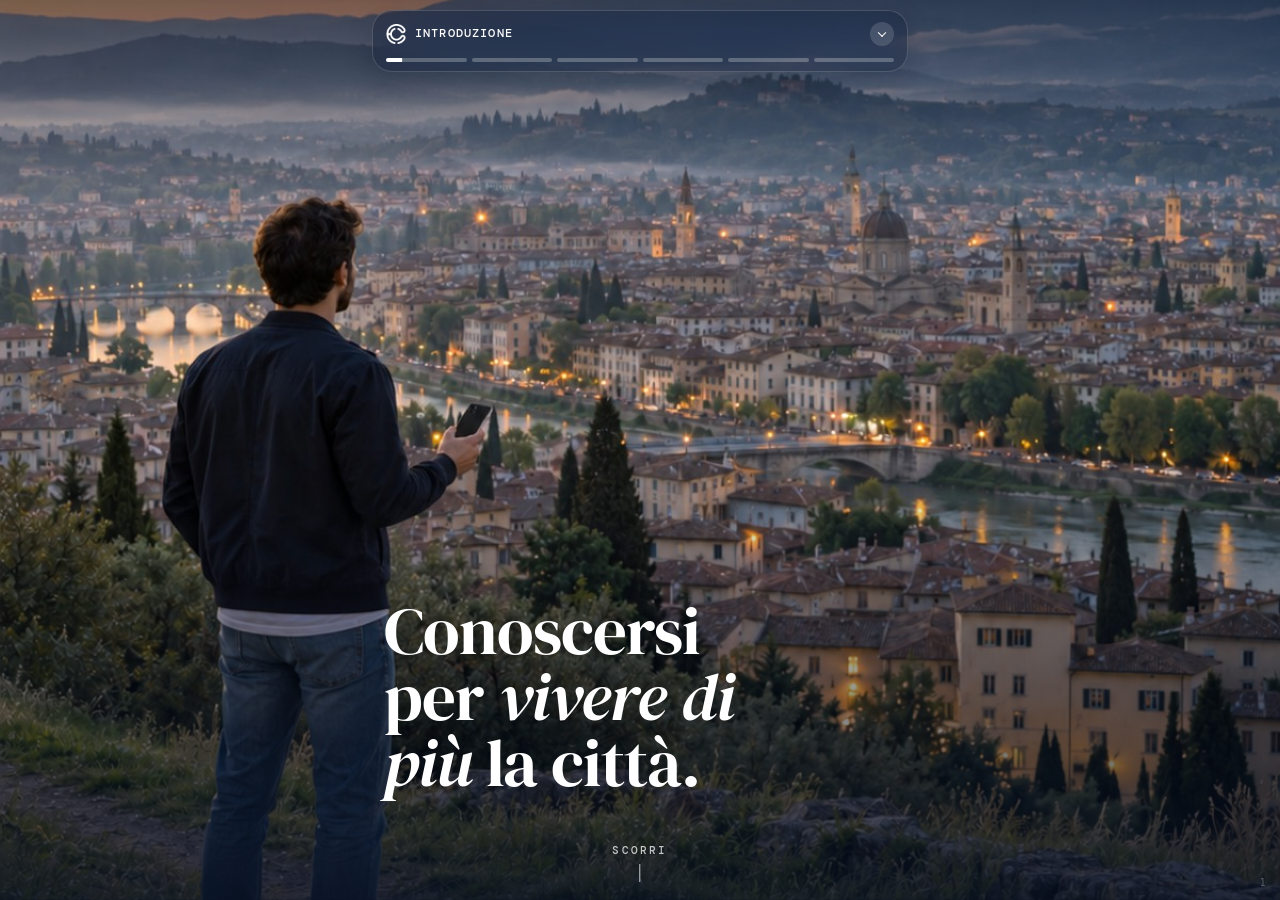
==== commit e8f9e75f: "Numero dei momenti più leggero e senza buchi Co-Authored-By: Claude Opus 5.5 <noreply@anthropic.com>" ====
--- a/accesso.html
+++ b/accesso.html
@@ -17,7 +17,7 @@
 <link rel="preconnect" href="https://fonts.gstatic.com" crossorigin>
 <link rel="stylesheet" href="https://fonts.googleapis.com/css2?family=DM+Mono:wght@400;500&family=DM+Serif+Display:ital@0;1&display=swap">
 <link rel="stylesheet" href="css/base.css?v=2">
-<link rel="stylesheet" href="css/reel.css?v=126">
+<link rel="stylesheet" href="css/reel.css?v=129">
 <link rel="stylesheet" href="css/page.css?v=21">
 <style>
   html, body { height: 100%; }
--- a/css/reel.css
+++ b/css/reel.css
@@ -1144,5 +1144,5 @@
 .r-quest .r-body { margin-inline: 0; max-width: 32ch; }
 
 .r-num { position: absolute; right: max(14px, env(safe-area-inset-right, 0px)); bottom: calc(12px + env(safe-area-inset-bottom, 0px)); z-index: 30; pointer-events: none;
-  font: 500 .68rem/1 var(--nd-mono); letter-spacing: .06em; color: var(--nd-muted); }
-.r-dark .r-num, .r-shot .r-num, .r-hero .r-num { color: rgba(255,255,255,.85); text-shadow: 0 1px 6px rgba(0,0,0,.35); }
+  font: 400 .6rem/1 var(--nd-mono); letter-spacing: .06em; color: var(--nd-muted); opacity: .35; }
+.r-dark .r-num, .r-shot .r-num, .r-hero .r-num { color: #fff; opacity: .3; }
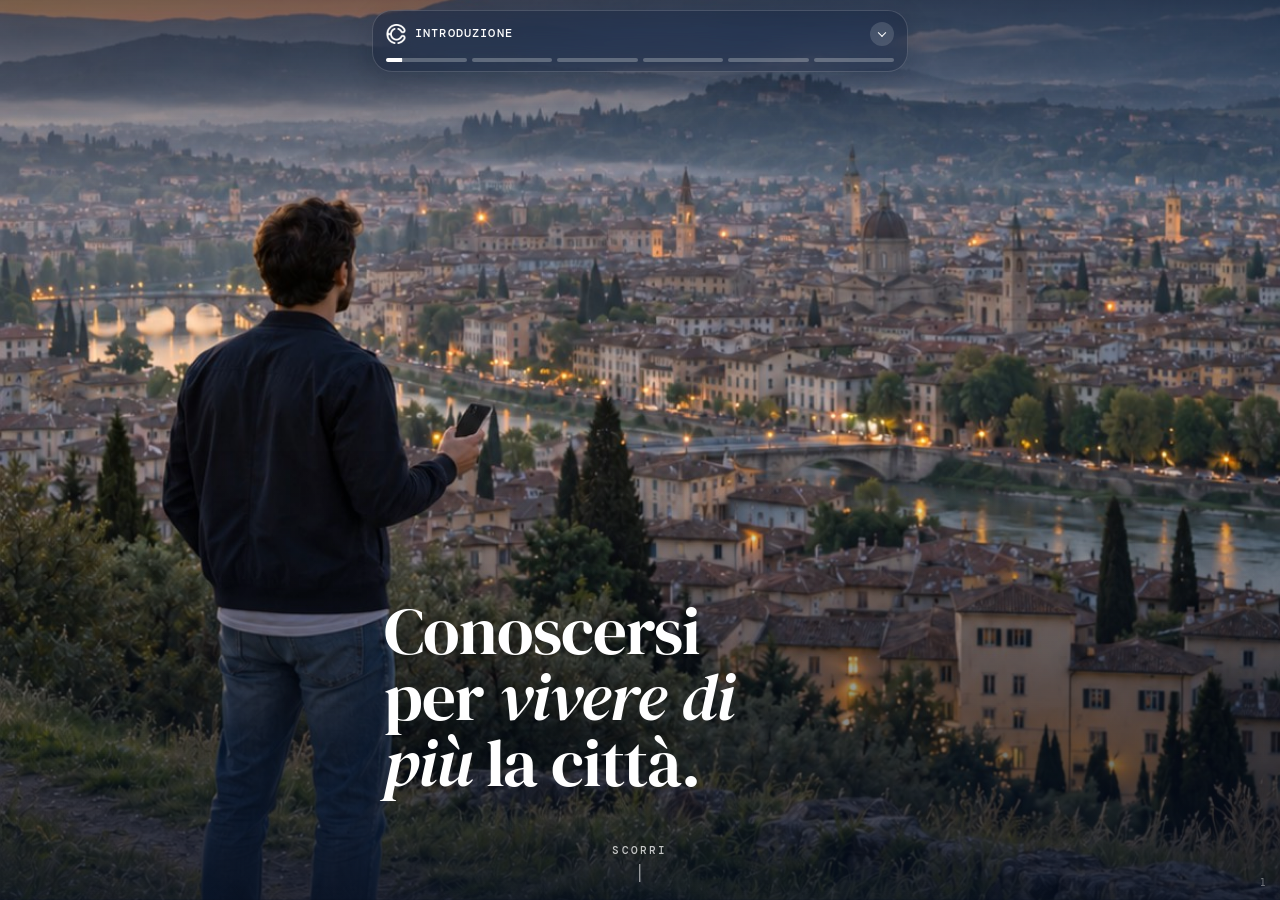
==== commit b625adca: "Numeri fissi dei momenti, colori secondo lo sfondo; sfondi 23 e 24 scambiati Co-Authored-By: Claude " ====
--- a/accesso.html
+++ b/accesso.html
@@ -17,7 +17,7 @@
 <link rel="preconnect" href="https://fonts.gstatic.com" crossorigin>
 <link rel="stylesheet" href="https://fonts.googleapis.com/css2?family=DM+Mono:wght@400;500&family=DM+Serif+Display:ital@0;1&display=swap">
 <link rel="stylesheet" href="css/base.css?v=2">
-<link rel="stylesheet" href="css/reel.css?v=129">
+<link rel="stylesheet" href="css/reel.css?v=135">
 <link rel="stylesheet" href="css/page.css?v=21">
 <style>
   html, body { height: 100%; }
--- a/css/reel.css
+++ b/css/reel.css
@@ -1144,5 +1144,10 @@
 .r-quest .r-body { margin-inline: 0; max-width: 32ch; }
 
 .r-num { position: absolute; right: max(14px, env(safe-area-inset-right, 0px)); bottom: calc(12px + env(safe-area-inset-bottom, 0px)); z-index: 30; pointer-events: none;
-  font: 400 .6rem/1 var(--nd-mono); letter-spacing: .06em; color: var(--nd-muted); opacity: .35; }
-.r-dark .r-num, .r-shot .r-num, .r-hero .r-num { color: #fff; opacity: .3; }
+  font: 400 .6rem/1 var(--nd-mono); letter-spacing: .06em; color: #fff; opacity: .4; }
+.r-num.on-light { color: #0B1B33; opacity: .35; }
+.r-dark .revs li { border-color: color-mix(in srgb, currentColor 18%, transparent); }
+.r-dark .revs li:first-child { border-top: 0; }
+.r-dark .revs li:last-child { border-bottom: 0; }
+.r-dark .revs span { color: inherit; -webkit-text-fill-color: transparent; -webkit-text-stroke-color: currentColor; }
+.r-dark .revs p { color: inherit; opacity: .72; }
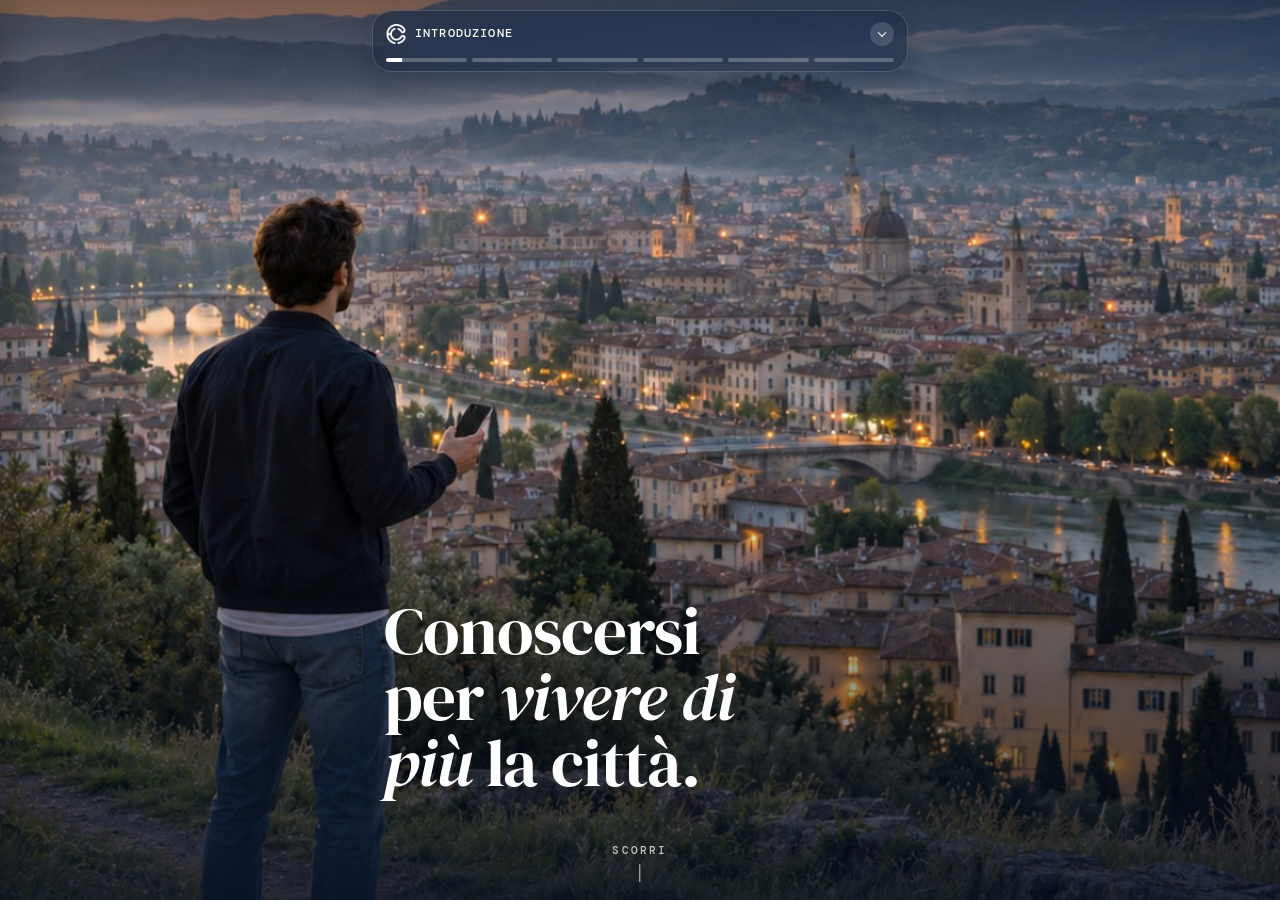
==== commit 3587d32b: "Meno testo a vista: tasti Perché e +, profili con frase breve, slide 3 La soluzione Co-Authored-By: " ====
--- a/accesso.html
+++ b/accesso.html
@@ -17,7 +17,7 @@
 <link rel="preconnect" href="https://fonts.gstatic.com" crossorigin>
 <link rel="stylesheet" href="https://fonts.googleapis.com/css2?family=DM+Mono:wght@400;500&family=DM+Serif+Display:ital@0;1&display=swap">
 <link rel="stylesheet" href="css/base.css?v=2">
-<link rel="stylesheet" href="css/reel.css?v=135">
+<link rel="stylesheet" href="css/reel.css?v=146">
 <link rel="stylesheet" href="css/page.css?v=21">
 <style>
   html, body { height: 100%; }
--- a/css/reel.css
+++ b/css/reel.css
@@ -1143,11 +1143,107 @@
 .r-quest .nd-label { justify-content: flex-start; text-align: left; margin-inline: 0; }
 .r-quest .r-body { margin-inline: 0; max-width: 32ch; }
 
-.r-num { position: absolute; right: max(14px, env(safe-area-inset-right, 0px)); bottom: calc(12px + env(safe-area-inset-bottom, 0px)); z-index: 30; pointer-events: none;
-  font: 400 .6rem/1 var(--nd-mono); letter-spacing: .06em; color: #fff; opacity: .4; }
-.r-num.on-light { color: #0B1B33; opacity: .35; }
 .r-dark .revs li { border-color: color-mix(in srgb, currentColor 18%, transparent); }
 .r-dark .revs li:first-child { border-top: 0; }
 .r-dark .revs li:last-child { border-bottom: 0; }
 .r-dark .revs span { color: inherit; -webkit-text-fill-color: transparent; -webkit-text-stroke-color: currentColor; }
 .r-dark .revs p { color: inherit; opacity: .72; }
+.r-num { display: none; }
+.ed .r-num { display: grid; place-items: center; position: absolute; right: max(14px, env(safe-area-inset-right, 0px)); bottom: calc(14px + env(safe-area-inset-bottom, 0px)); z-index: 30; pointer-events: none;
+  min-width: 26px; height: 26px; padding: 0 7px; box-sizing: border-box; border-radius: 99px;
+  font: 600 .74rem/1 var(--nd-mono); color: #0B1B33; background: rgba(255,255,255,.94); box-shadow: 0 2px 12px rgba(0,0,0,.2); }
+.ed .r-num.on-light { color: #fff; background: #0B1B33; }
+.ed-nonum .r-num { display: none; }
+
+.ed-zone { position: fixed; z-index: 45; right: max(6px, env(safe-area-inset-right, 0px)); bottom: calc(6px + env(safe-area-inset-bottom, 0px)); width: 48px; height: 44px; -webkit-tap-highlight-color: transparent; touch-action: manipulation; }
+.ed .ed-zone { display: none; }
+
+.ed-gate, .ed-sheet, .ed-toast, .ed-note { --ed-bg: color-mix(in srgb, #0B1B33 82%, transparent); color: #F2F5FA; }
+.ed-gate, .ed-sheet { position: fixed; z-index: 60; left: 50%; bottom: calc(18px + env(safe-area-inset-bottom, 0px)); width: min(360px, calc(100vw - 32px)); box-sizing: border-box; padding: 16px;
+  border-radius: 22px; background: var(--ed-bg); -webkit-backdrop-filter: blur(18px) saturate(1.4); backdrop-filter: blur(18px) saturate(1.4);
+  box-shadow: inset 0 0 0 1px rgba(255,255,255,.12), 0 18px 50px rgba(0,0,0,.35);
+  opacity: 0; transform: translate(-50%, 16px); pointer-events: none; transition: opacity .25s, transform .3s cubic-bezier(.2,.8,.2,1); }
+.ed-gate.in, .ed-sheet.in { opacity: 1; transform: translate(-50%, 0); pointer-events: auto; }
+.ed-gate.err { animation: ed-shake .4s; }
+@keyframes ed-shake { 20% { margin-left: -7px; } 40% { margin-left: 6px; } 60% { margin-left: -4px; } 80% { margin-left: 2px; } }
+.ed-head { display: flex; align-items: flex-start; justify-content: space-between; gap: 10px; }
+.ed-head b { display: block; margin-top: 6px; font-family: var(--nd-display); font-weight: 400; font-size: 1.25rem; line-height: 1.1; }
+.ed-kick { display: block; font: 500 .68rem/1 var(--nd-mono); letter-spacing: .14em; text-transform: uppercase; opacity: .7; padding-top: 6px; }
+.ed-x { flex: none; width: 30px; height: 30px; display: grid; place-items: center; padding: 0; border: 0; border-radius: 99px; cursor: pointer; color: inherit; background: rgba(255,255,255,.1); }
+.ed-x svg, .ed-note svg { width: 16px; height: 16px; fill: none; stroke: currentColor; stroke-width: 1.7; stroke-linecap: round; stroke-linejoin: round; }
+.ed-code { display: grid; grid-template-columns: repeat(4, 1fr); gap: 8px; margin-top: 14px; }
+.ed-code input { width: 100%; height: 52px; min-width: 0; padding: 0; border: 0; border-radius: 14px; text-align: center; font: 400 1.6rem/1 var(--nd-display); color: #fff; caret-color: #489DFE;
+  background: rgba(255,255,255,.08); box-shadow: inset 0 0 0 1px rgba(255,255,255,.14); }
+.ed-code input:focus { outline: none; box-shadow: inset 0 0 0 2px #489DFE; }
+.ed-gate.err .ed-code input { box-shadow: inset 0 0 0 2px #E5484D; }
+.ed-msg { min-height: 1.3em; margin: 10px 0 0; font-size: .84rem; opacity: .8; }
+.ed-sheet textarea { display: block; width: 100%; box-sizing: border-box; margin-top: 14px; padding: 12px 14px; border: 0; border-radius: 14px; resize: none;
+  font: 400 .95rem/1.45 var(--f-body); color: #fff; background: rgba(255,255,255,.08); box-shadow: inset 0 0 0 1px rgba(255,255,255,.14); }
+.ed-sheet textarea::placeholder { color: rgba(255,255,255,.45); }
+.ed-sheet textarea:focus { outline: none; box-shadow: inset 0 0 0 2px #489DFE; }
+.ed-foot { display: flex; align-items: center; justify-content: space-between; gap: 12px; margin-top: 10px; }
+.ed-foot .ed-msg { margin: 0; }
+.ed-send { flex: none; height: 40px; padding: 0 18px; border: 0; border-radius: 99px; cursor: pointer; background: #489DFE; color: #fff; font: 600 .88rem/1 var(--f-body); }
+.ed-sheet.ok .ed-send { background: #2EA66B; }
+
+.ed-note { display: none; position: fixed; z-index: 35; right: calc(max(14px, env(safe-area-inset-right, 0px)) + 34px); bottom: var(--ed-bottom, calc(14px + env(safe-area-inset-bottom, 0px)));
+  align-items: center; gap: 6px; height: 26px; padding: 0 10px 0 8px; border: 0; border-radius: 99px; cursor: pointer;
+  font: 600 .74rem/1 var(--f-body); background: var(--ed-bg); -webkit-backdrop-filter: blur(10px); backdrop-filter: blur(10px); box-shadow: inset 0 0 0 1px rgba(255,255,255,.16), 0 2px 12px rgba(0,0,0,.2); }
+.ed .ed-note { display: inline-flex; }
+.ed-nonum .ed-note { display: none; }
+
+.ed-toast { position: fixed; z-index: 70; left: 50%; top: calc(86px + env(safe-area-inset-top, 0px)); padding: 9px 14px; border-radius: 99px; font: 500 .72rem/1 var(--nd-mono); letter-spacing: .1em; text-transform: uppercase;
+  background: var(--ed-bg); -webkit-backdrop-filter: blur(14px); backdrop-filter: blur(14px); box-shadow: inset 0 0 0 1px rgba(255,255,255,.14);
+  opacity: 0; transform: translate(-50%, -8px); pointer-events: none; transition: opacity .25s, transform .3s; }
+.ed-toast.in { opacity: 1; transform: translate(-50%, 0); }
+
+.ed-side { position: fixed; inset: 0; z-index: 55; pointer-events: none; }
+.ed-side.in { pointer-events: auto; }
+.ed-veil { position: absolute; inset: 0; background: rgba(5,12,24,.35); opacity: 0; transition: opacity .3s; }
+.ed-side.in .ed-veil { opacity: 1; }
+.ed-panel { position: absolute; top: 0; bottom: 0; left: 0; width: min(176px, 52vw); display: flex; flex-direction: column; box-sizing: border-box;
+  padding: calc(14px + env(safe-area-inset-top, 0px)) 14px calc(14px + env(safe-area-inset-bottom, 0px)) max(14px, env(safe-area-inset-left, 0px));
+  color: #F2F5FA; background: color-mix(in srgb, #0B1B33 88%, transparent); -webkit-backdrop-filter: blur(18px); backdrop-filter: blur(18px);
+  box-shadow: inset -1px 0 0 rgba(255,255,255,.1), 12px 0 40px rgba(0,0,0,.3); transform: translateX(-104%); transition: transform .35s cubic-bezier(.2,.8,.2,1); }
+.ed-side.in .ed-panel { transform: none; }
+.ed-list { flex: 1; overflow-y: auto; margin-top: 12px; display: grid; gap: 14px; align-content: start; overscroll-behavior: contain; scrollbar-width: none; }
+.ed-list::-webkit-scrollbar { display: none; }
+.ed-item { display: grid; gap: 7px; justify-items: start; padding: 0; border: 0; background: none; color: inherit; cursor: pointer; text-align: left; }
+.ed-thumb { position: relative; display: block; overflow: hidden; border-radius: 10px; box-shadow: inset 0 0 0 1px rgba(255,255,255,.14); }
+.ed-item.here .ed-thumb { box-shadow: 0 0 0 2px #489DFE; }
+.ed-cap { display: flex; align-items: baseline; gap: 7px; font-size: .78rem; line-height: 1.25; }
+.ed-cap b { font: 600 .7rem/1 var(--nd-mono); opacity: .7; }
+.ed-clone { position: absolute !important; top: 0; left: 0; min-height: 0 !important; transform-origin: 0 0; pointer-events: none; scroll-snap-align: none; }
+.ed-clone, .ed-clone * { animation-duration: 0s !important; animation-delay: 0s !important; transition: none !important; }
+@media (prefers-reduced-motion: reduce) { .ed-gate, .ed-sheet, .ed-toast, .ed-panel, .ed-veil { transition: none; } .ed-gate.err { animation: none; } }
+.deck2.apps { cursor: pointer; -webkit-tap-highlight-color: transparent; }
+.ed-mail { color: #8EC2FF; font-weight: 600; text-decoration: underline; text-underline-offset: 2px; }
+.glass-btn.lg { height: 56px; gap: 14px; padding: 0 9px 0 24px; font-size: 1.05rem; }
+.glass-btn.lg i { width: 38px; height: 38px; }
+.x-more { display: grid; grid-template-rows: 0fr; transition: grid-template-rows .4s cubic-bezier(.2,.8,.2,1); }
+.x-more > div { min-height: 0; overflow: hidden; }
+[data-more-box].open > .x-more { grid-template-rows: 1fr; }
+.more-x { position: relative; display: block; width: 26px; height: 26px; border-radius: 50%; flex: none; transition: transform .35s cubic-bezier(.2,.8,.2,1), background-color .3s; }
+.more-x::before, .more-x::after { content: ""; position: absolute; left: 50%; top: 50%; width: 11px; height: 1.6px; border-radius: 2px; background: currentColor; transform: translate(-50%, -50%); }
+.more-x::after { transform: translate(-50%, -50%) rotate(90deg); }
+[data-more-box].open > .more-x, [data-more-box].open > [data-more] .more-x { transform: rotate(45deg); }
+.modes article { position: relative; cursor: pointer; padding-right: 52px; -webkit-tap-highlight-color: transparent; }
+.modes article .more-x { position: absolute; top: 14px; right: 14px; background: rgba(255,255,255,.16); }
+.modes article .x-more p { margin: 6px 0 0; font-size: .9rem; line-height: 1.45; opacity: .85; }
+.modes article:focus-visible { outline: 2px solid rgba(255,255,255,.7); outline-offset: 2px; }
+.ap-sum { display: grid; grid-template-columns: minmax(0, 1fr) auto; column-gap: 12px; align-items: start; }
+.ap-sum .x-more { grid-column: 1 / -1; }
+.ap-sum .x-more .ap-text { margin-top: 10px; }
+.more-btn { flex: none; padding: 0; border: 0; border-radius: 50%; cursor: pointer; color: var(--nd-ink); background: color-mix(in srgb, var(--nd-ink) 8%, transparent); }
+.more-btn .more-x { width: 30px; height: 30px; }
+@media (prefers-reduced-motion: reduce) { .x-more, .more-x { transition: none; } }
+.glass-btn.round { width: 48px; padding: 0; justify-content: center; }
+.glass-btn.round .more-x { width: 32px; height: 32px; }
+.r-uprof .sv-foot, .r-bprof .sv-foot { display: flex; justify-content: center; }
+.r-uprof .sv-foot .glass-btn.lg, .r-bprof .sv-foot .glass-btn.lg { width: 100%; max-width: 360px; justify-content: space-between; margin-inline: auto; box-sizing: border-box; }
+.ap-text.ap-end { color: var(--nd-ink); font-family: var(--nd-display); font-size: 1.3rem; line-height: 1.25; }
+.ap-sum .x-more .ap-text + .ap-text { margin-top: 12px; }
+.ap-sum > .more-btn { grid-column: 2; grid-row: 1; }
+.ap-sum.open > .ap-text:first-child { display: none; }
+.ap-sum.open > .x-more { grid-column: 1; grid-row: 1; }
+.ap-sum.open .x-more .ap-text:first-child { margin-top: 0; }
